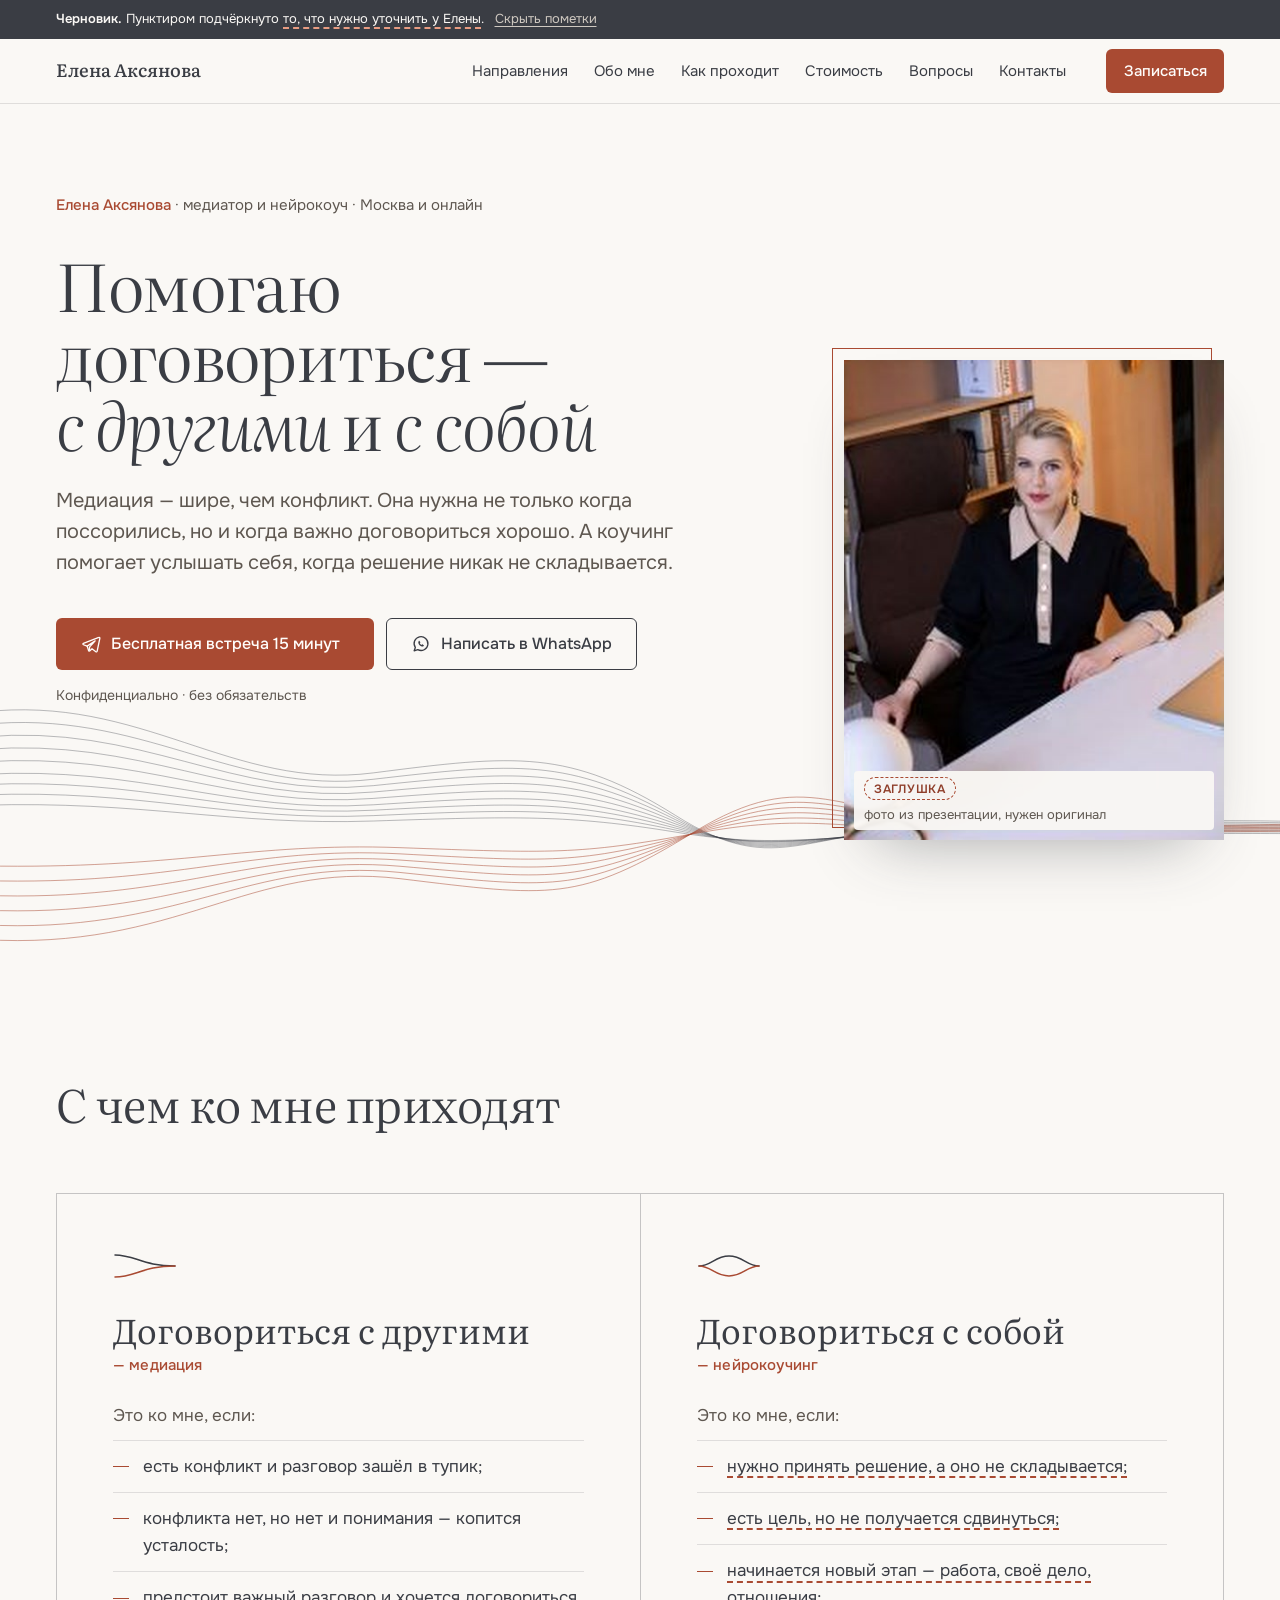
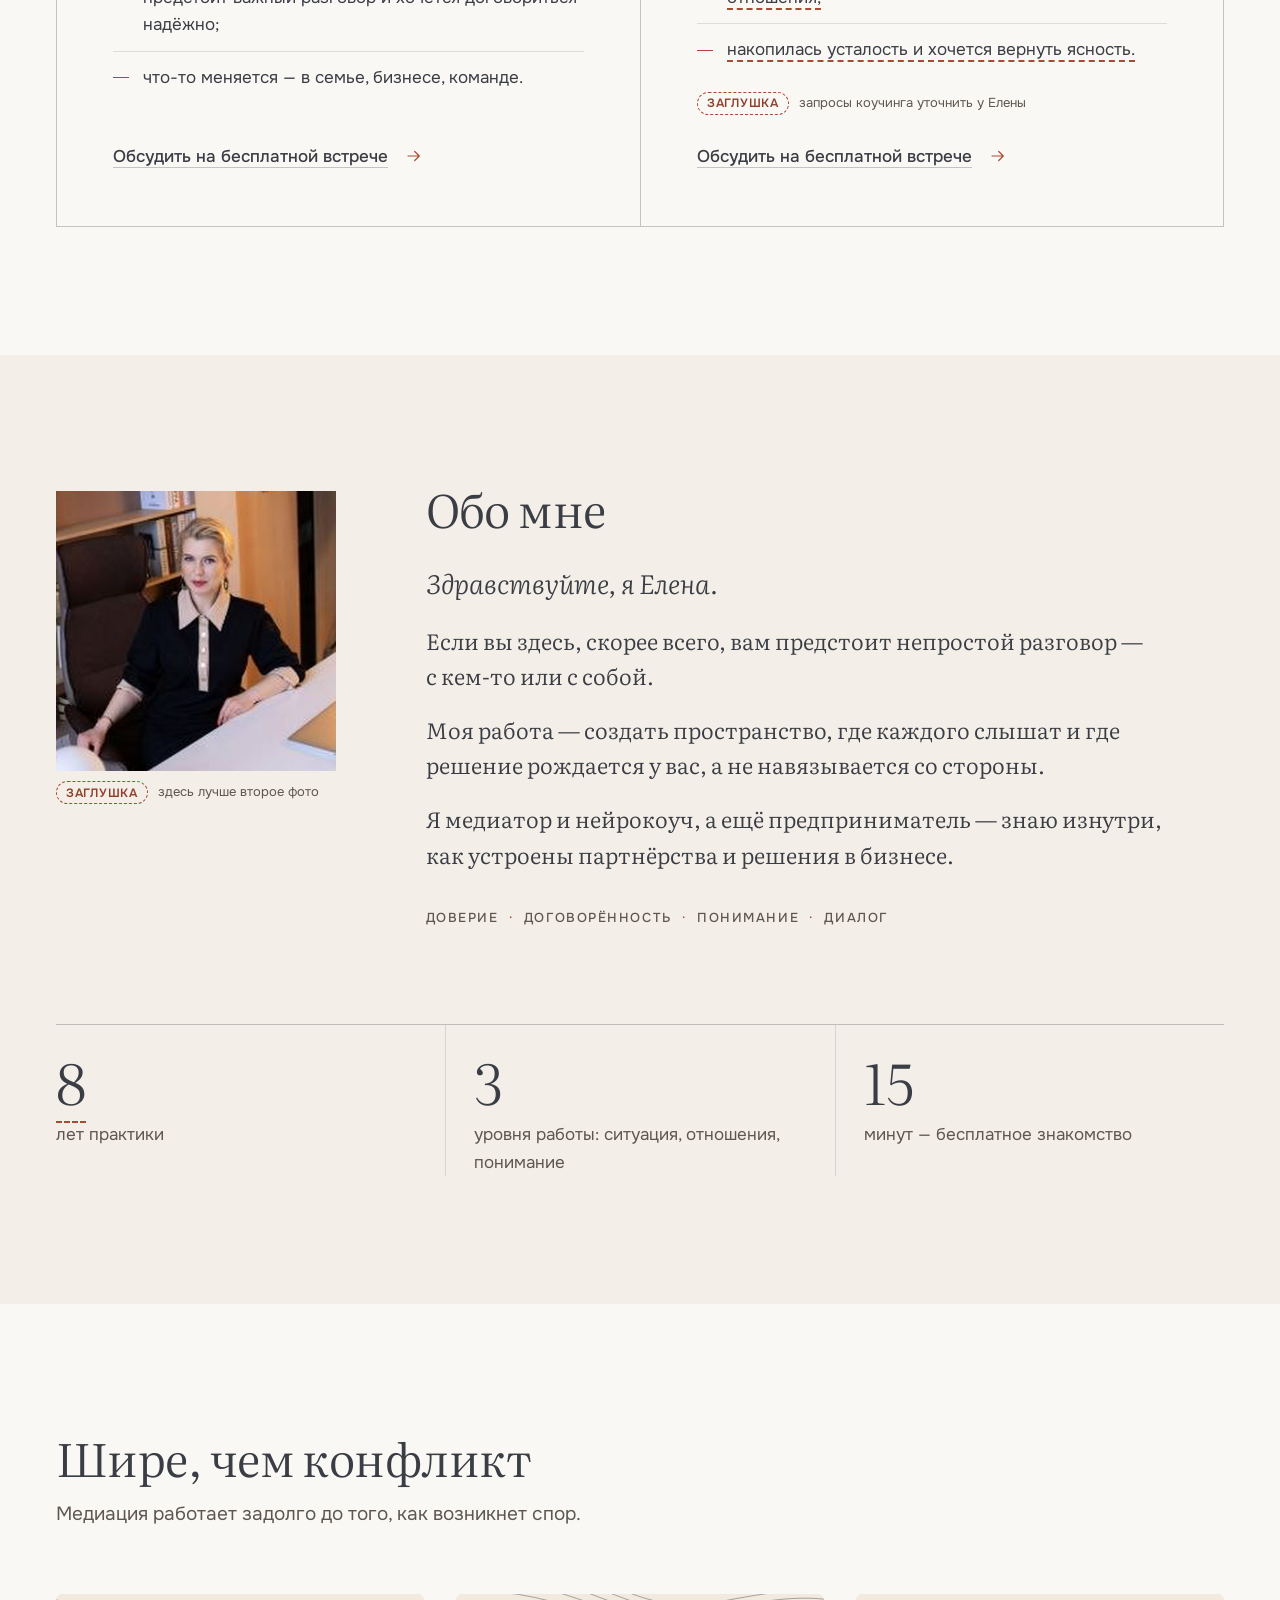
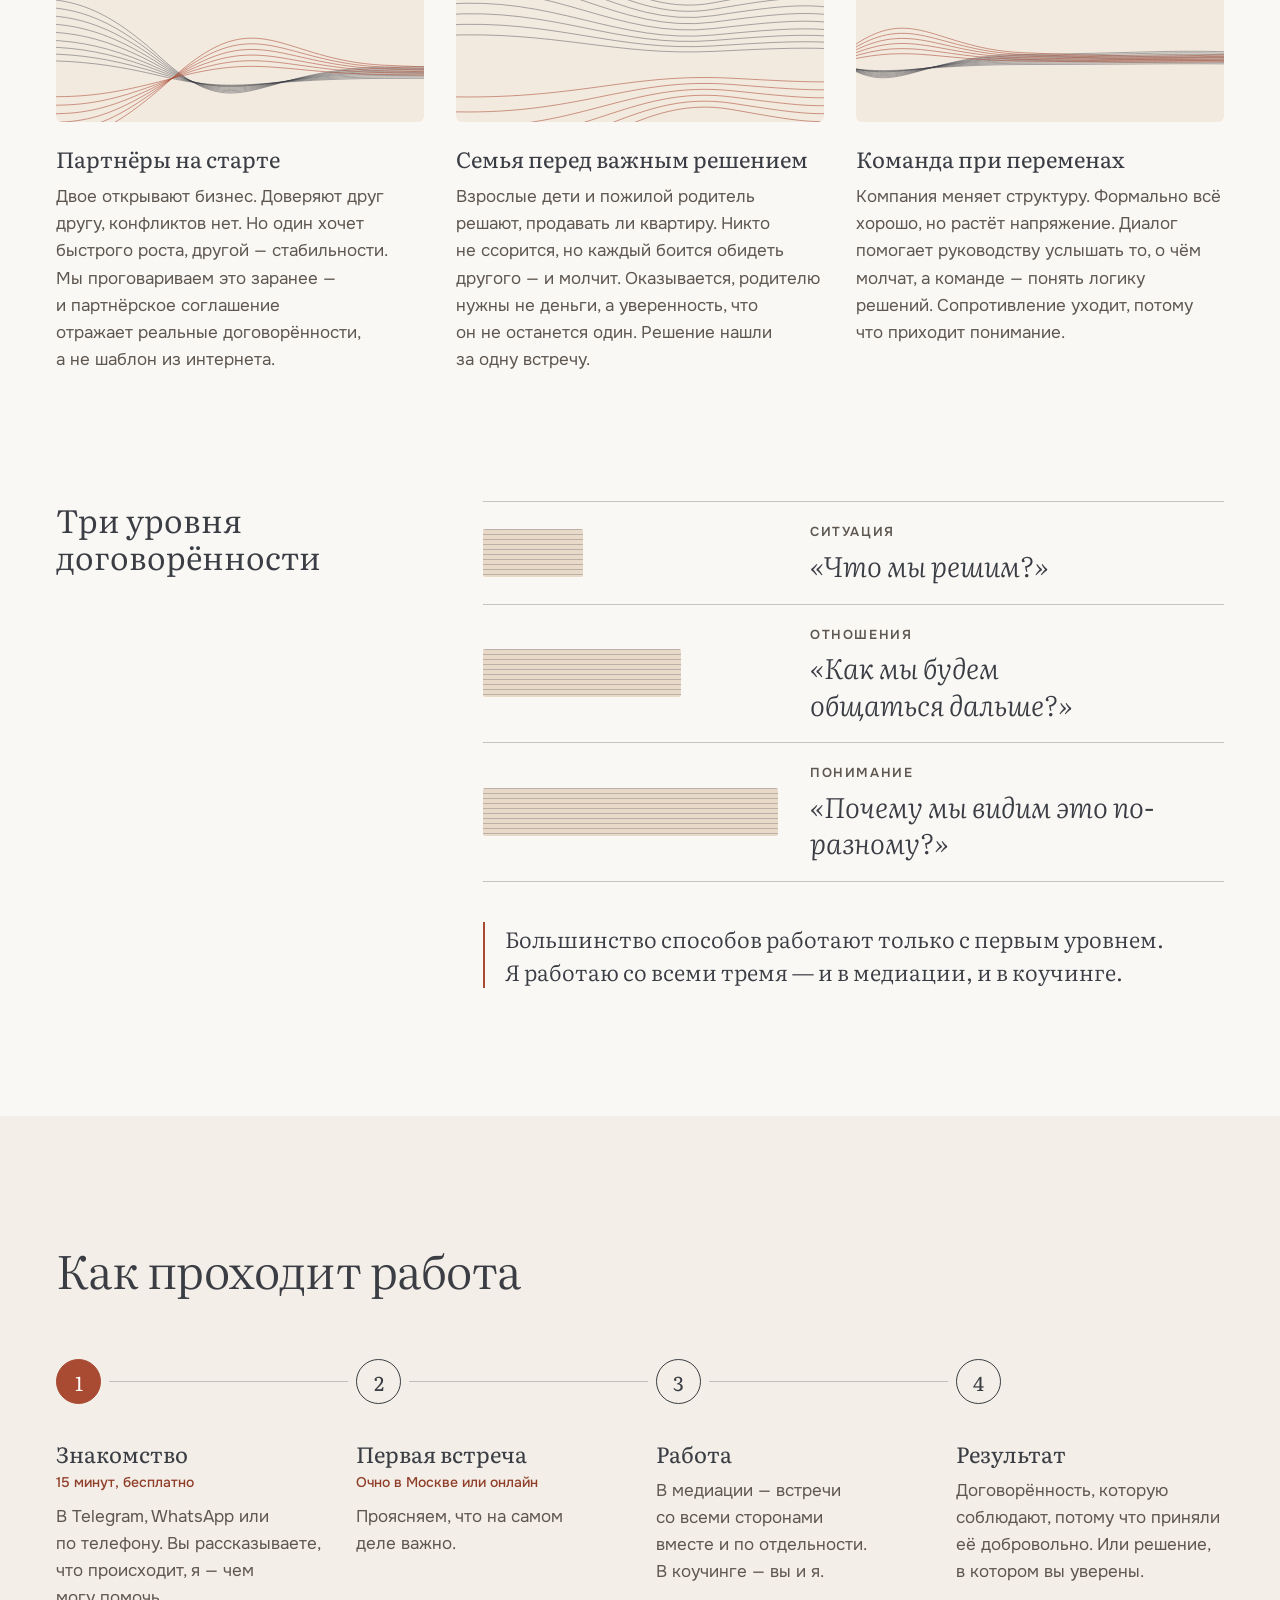
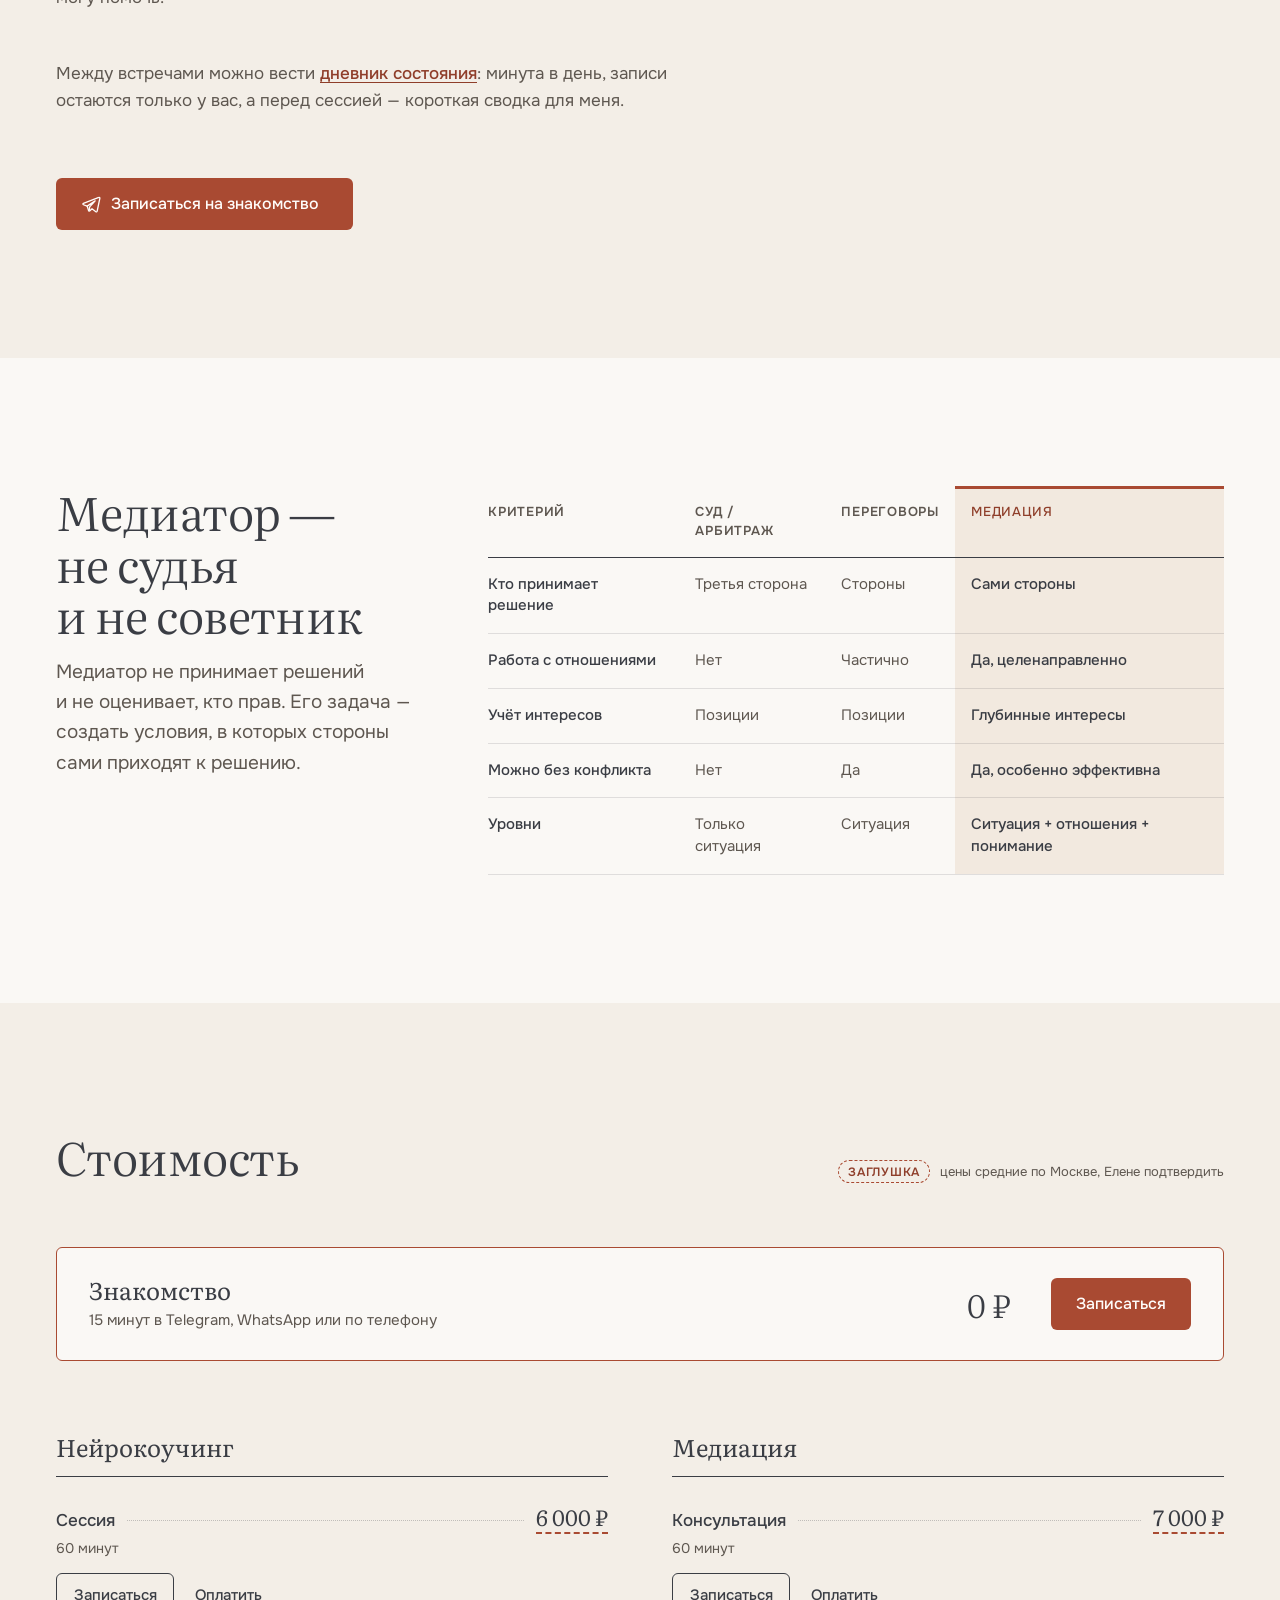
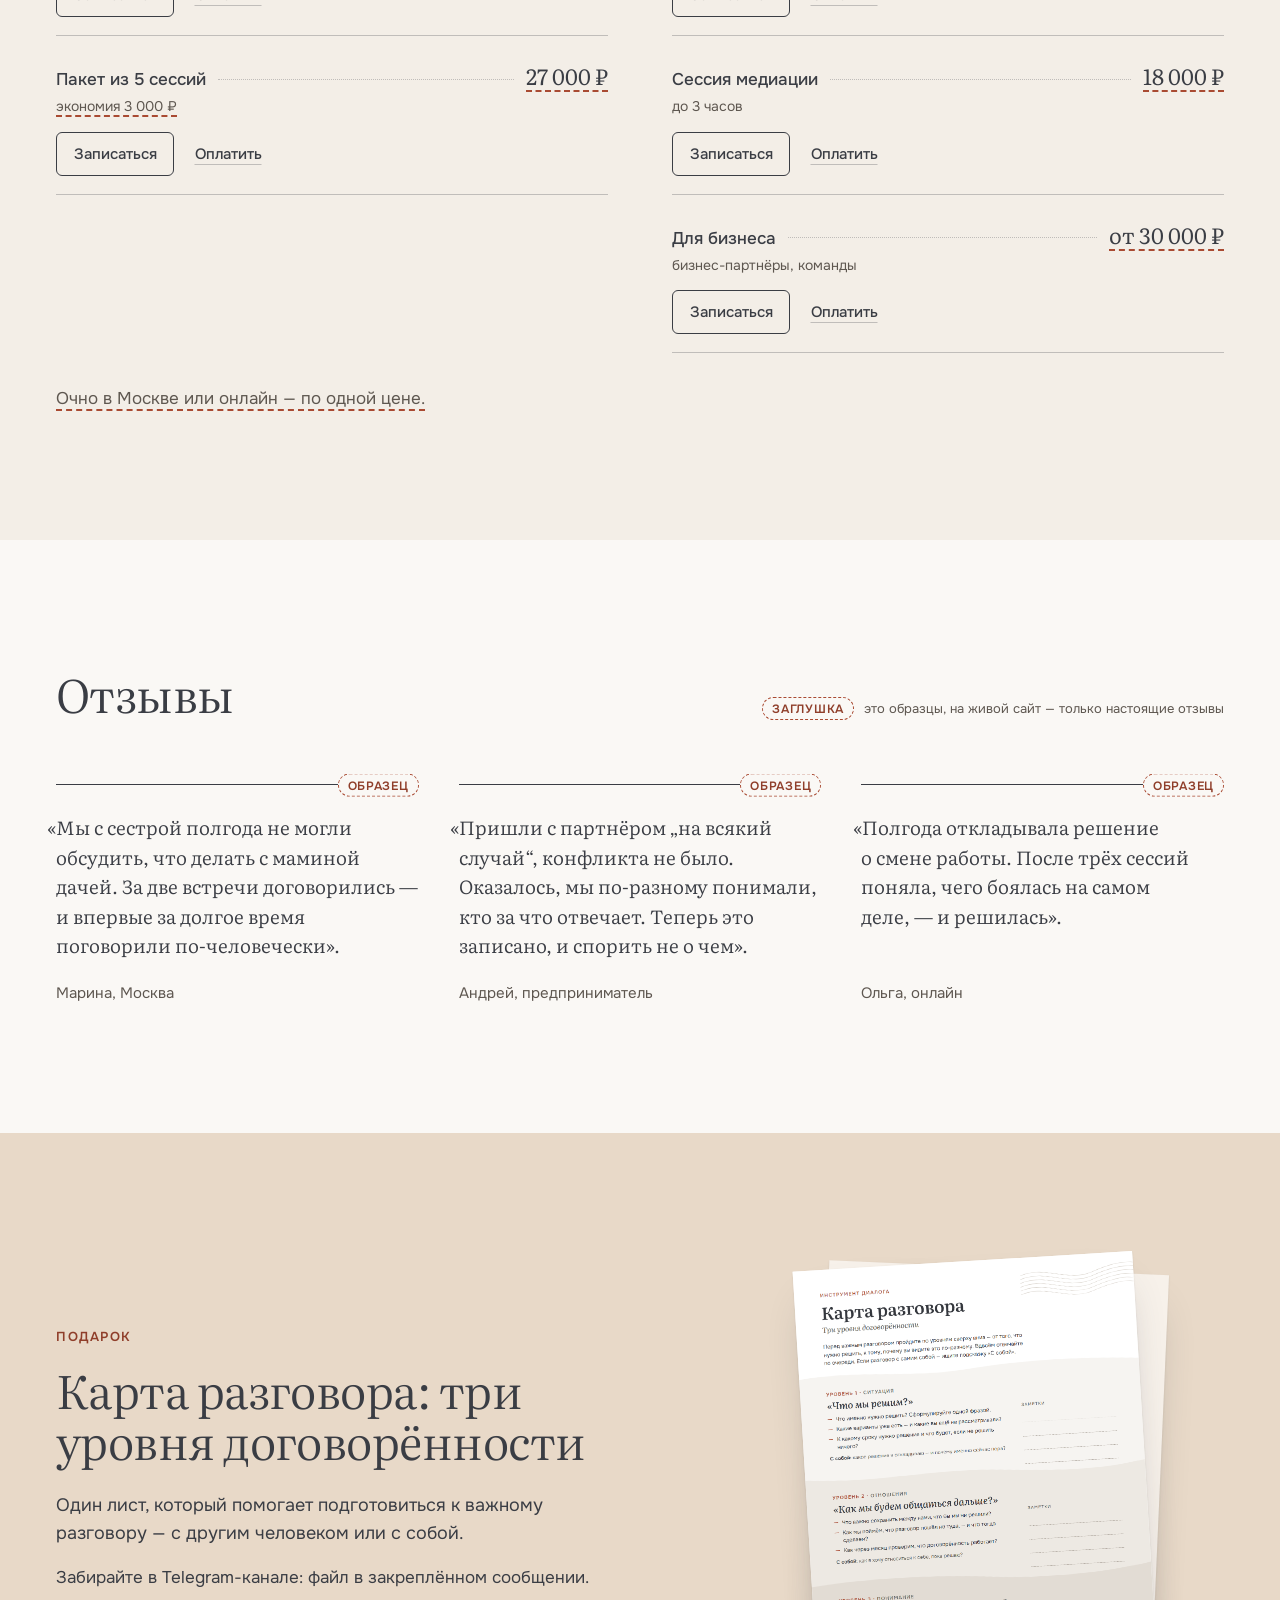
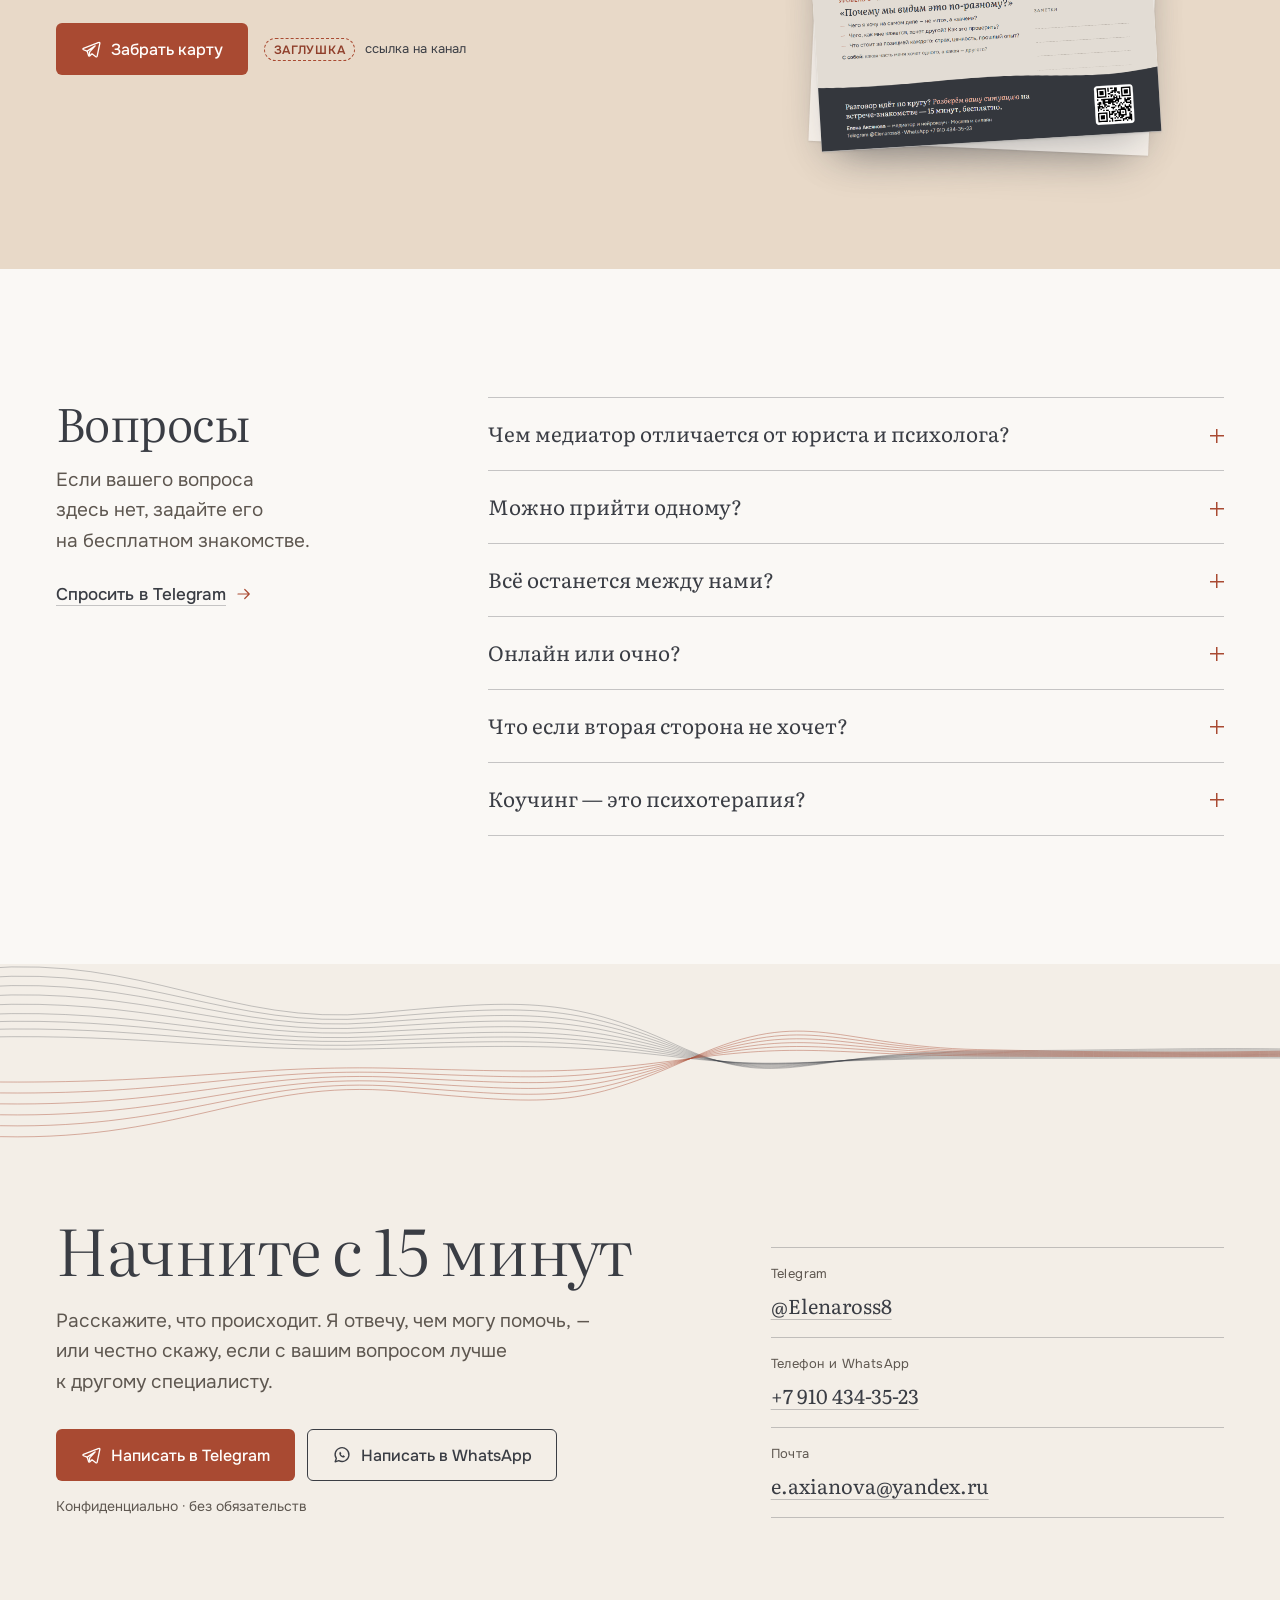
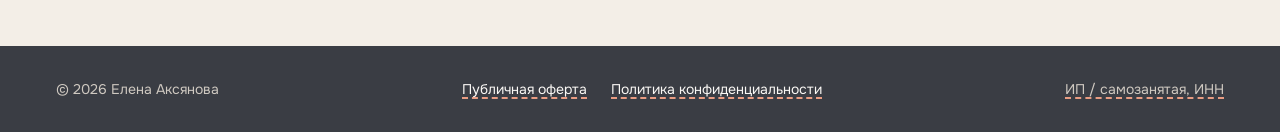
==== index.html @ 070c7357 "Черновик сайта Елены Аксяновой и дневник между сессиями Co-Authored-By: Claude Opus 5.5 <noreply@ant" ====
<!doctype html>
<html lang="ru" class="no-js">
<head>
  <meta charset="utf-8">
  <meta name="viewport" content="width=device-width, initial-scale=1, viewport-fit=cover">
  <title>Елена Аксянова — медиатор и нейрокоуч. Москва и онлайн</title>
  <meta name="description" content="Медиация и нейрокоучинг: помогаю договориться — с другими и с собой. Семья, бизнес-партнёры, команды. Москва и онлайн. Бесплатная встреча-знакомство 15 минут в Telegram или WhatsApp.">

  <!-- ЧЕРНОВИК: перед публикацией убрать noindex -->
  <meta name="robots" content="noindex, nofollow">
  <meta name="theme-color" content="#FAF8F5">

  <meta property="og:type" content="website">
  <meta property="og:locale" content="ru_RU">
  <meta property="og:site_name" content="Елена Аксянова">
  <meta property="og:title" content="Елена Аксянова — медиатор и нейрокоуч">
  <meta property="og:description" content="Помогаю договориться — с другими и с собой. Москва и онлайн. Бесплатная встреча-знакомство 15 минут.">
  <!-- TODO: когда появится домен — абсолютный адрес в og:image, добавить og:url, сделать картинку 1200×630 -->
  <meta property="og:image" content="img/elena-portrait.jpg">
  <meta property="og:image:width" content="424">
  <meta property="og:image:height" content="536">
  <meta property="og:image:alt" content="Елена Аксянова за рабочим столом">
  <meta name="twitter:card" content="summary">

  <link rel="icon" href="data:image/svg+xml,%3Csvg xmlns='http://www.w3.org/2000/svg' viewBox='0 0 32 32'%3E%3Crect width='32' height='32' rx='7' fill='%23FAF8F5'/%3E%3Cpath d='M4 8c9 0 12 8 24 8M4 24c9 0 12-8 24-8' fill='none' stroke='%23A94A32' stroke-width='2.2' stroke-linecap='round'/%3E%3C/svg%3E">

  <link rel="preconnect" href="https://fonts.googleapis.com">
  <link rel="preconnect" href="https://fonts.gstatic.com" crossorigin>
  <link rel="stylesheet" href="https://fonts.googleapis.com/css2?family=Literata:ital,opsz,wght@0,7..72,300..600;1,7..72,300..500&family=Onest:wght@300..600&display=swap">
  <link rel="stylesheet" href="css/style.css">

  <script>document.documentElement.classList.replace('no-js', 'js');</script>
  <script src="js/main.js" defer></script>
</head>
<body>

<!-- Графика: «волны» (два потока линий сходятся в одну ленту) и иконки -->
<svg class="svg-defs" width="0" height="0" aria-hidden="true" focusable="false">
  <defs>
    <path id="stream-a" vector-effect="non-scaling-stroke" d="M-20 20 C160 -10 260 150 420 120 S640 80 760 190 S900 206 1100 204 S1340 196 1460 200"/>
    <path id="stream-b" vector-effect="non-scaling-stroke" d="M-20 390 C200 410 280 260 450 290 S650 330 780 214 S940 190 1100 197 S1340 204 1460 200"/>
    <g id="waves" fill="none" stroke-width="1">
      <g style="stroke: var(--wave-a, #3A3D44); stroke-opacity: var(--wave-a-opacity, .32)">
        <use href="#stream-a" transform="matrix(1 0 0 1 0 -10)"/>
        <use href="#stream-a" transform="matrix(1 0 0 .9 0 12.5)"/>
        <use href="#stream-a" transform="matrix(1 0 0 .8 0 35)"/>
        <use href="#stream-a" transform="matrix(1 0 0 .7 0 57.5)"/>
        <use href="#stream-a" transform="matrix(1 0 0 .6 0 80)"/>
        <use href="#stream-a" transform="matrix(1 0 0 .5 0 102.5)"/>
        <use href="#stream-a" transform="matrix(1 0 0 .42 0 121)"/>
        <use href="#stream-a" transform="matrix(1 0 0 .34 0 139.5)"/>
        <use href="#stream-a" transform="matrix(1 0 0 .26 0 158)"/>
      </g>
      <g style="stroke: var(--wave-b, #A94A32); stroke-opacity: var(--wave-b-opacity, .45)">
        <use href="#stream-b" transform="matrix(1 0 0 1 0 -6)"/>
        <use href="#stream-b" transform="matrix(1 0 0 .86 0 24.4)"/>
        <use href="#stream-b" transform="matrix(1 0 0 .72 0 54.8)"/>
        <use href="#stream-b" transform="matrix(1 0 0 .58 0 85.2)"/>
        <use href="#stream-b" transform="matrix(1 0 0 .44 0 115.6)"/>
        <use href="#stream-b" transform="matrix(1 0 0 .3 0 146)"/>
      </g>
    </g>

    <symbol id="icon-tg" viewBox="0 0 24 24">
      <path fill="none" stroke="currentColor" stroke-width="1.6" stroke-linejoin="round" stroke-linecap="round" d="M21.4 4.1 2.9 11.2c-.8.3-.8 1.4 0 1.7l4.5 1.6 1.7 5.3c.2.7 1.1.9 1.6.4l2.5-2.4 4.6 3.4c.6.4 1.4.1 1.6-.6L22.6 5.2c.2-.8-.5-1.4-1.2-1.1Z"/>
      <path fill="none" stroke="currentColor" stroke-width="1.6" stroke-linejoin="round" stroke-linecap="round" d="m7.4 14.5 9.6-6.2-6.6 7.2-.4 3.6"/>
    </symbol>
    <symbol id="icon-wa" viewBox="0 0 24 24">
      <path fill="none" stroke="currentColor" stroke-width="1.6" stroke-linejoin="round" d="M5.2 16.2A8.3 8.3 0 1 1 8.1 18.8L3.8 20.2Z"/>
      <path fill="currentColor" d="M9.2 8.6c.2-.4.6-.5.9-.3l1 1.3c.2.3.1.7-.1.9l-.5.5c.4.9 1.2 1.7 2.1 2.1l.5-.5c.2-.2.6-.3.9-.1l1.3 1c.3.2.3.7-.1.9-.6.5-1.4.8-2.2.6-2-.6-3.6-2.2-4.2-4.2-.1-.8.1-1.6.4-2.2Z"/>
    </symbol>
    <symbol id="icon-arrow" viewBox="0 0 24 24">
      <path fill="none" stroke="currentColor" stroke-width="1.6" stroke-linecap="round" stroke-linejoin="round" d="M4 12h15M13 6l6 6-6 6"/>
    </symbol>
    <symbol id="icon-close" viewBox="0 0 24 24">
      <path fill="none" stroke="currentColor" stroke-width="1.6" stroke-linecap="round" d="M6 6l12 12M18 6 6 18"/>
    </symbol>
  </defs>
</svg>

<a class="skip-link" href="#main">Перейти к содержанию</a>

<div class="draft-bar" role="note">
  <div class="container draft-bar__inner">
    <p class="draft-bar__text"><b>Черновик.</b> Пунктиром подчёркнуто <span class="todo">то, что нужно уточнить у&nbsp;Елены</span>.
      <button type="button" class="draft-bar__toggle" data-marks-toggle>Скрыть пометки</button>
    </p>
  </div>
</div>

<header class="site-header">
  <div class="container site-header__inner">
    <a class="brand" href="#top">Елена Аксянова</a>

    <button class="nav-toggle" type="button" aria-expanded="false" aria-controls="site-nav">
      <span class="nav-toggle__icon" aria-hidden="true"></span>
      <span class="nav-toggle__label">Меню</span>
    </button>

    <nav class="site-nav" id="site-nav" aria-label="Разделы страницы">
      <ul>
        <li><a href="#napravleniya">Направления</a></li>
        <li><a href="#obo-mne">Обо мне</a></li>
        <li><a href="#kak">Как проходит</a></li>
        <li><a href="#ceny">Стоимость</a></li>
        <li><a href="#voprosy">Вопросы</a></li>
        <li><a href="#kontakty">Контакты</a></li>
      </ul>
    </nav>

    <a class="btn btn--primary btn--sm site-header__cta" href="https://t.me/Elenaross8" target="_blank" rel="noopener">Записаться<span class="sr-only"> на бесплатную встречу в Telegram</span></a>
  </div>
</header>

<main id="main" tabindex="-1">

  <!-- 1. Первый экран -->
  <section class="hero" id="top" aria-labelledby="hero-title">
    <div class="container hero__grid">
      <div class="hero__text">
        <p class="hero__eyebrow"><span class="hero__name">Елена Аксянова</span> · медиатор и&nbsp;нейрокоуч · Москва и&nbsp;онлайн</p>
        <h1 class="hero__title" id="hero-title">Помогаю договориться&nbsp;— <span class="hero__title-line"><em>с&nbsp;другими</em> и&nbsp;<em>с&nbsp;собой</em></span></h1>
        <p class="hero__lead">Медиация&nbsp;— шире, чем конфликт. Она нужна не&nbsp;только когда поссорились, но&nbsp;и&nbsp;когда важно договориться хорошо. А&nbsp;коучинг помогает услышать себя, когда решение никак не&nbsp;складывается.</p>
        <div class="hero__actions">
          <a class="btn btn--primary" href="https://t.me/Elenaross8" target="_blank" rel="noopener">
            <svg class="icon" aria-hidden="true" focusable="false"><use href="#icon-tg"/></svg>
            Бесплатная встреча 15&nbsp;минут<span class="sr-only"> — написать в&nbsp;Telegram</span>
          </a>
          <a class="btn btn--ghost" href="https://wa.me/79104343523" target="_blank" rel="noopener">
            <svg class="icon" aria-hidden="true" focusable="false"><use href="#icon-wa"/></svg>
            Написать в&nbsp;WhatsApp
          </a>
        </div>
        <p class="hero__note">Конфиденциально · без обязательств</p>
      </div>

      <figure class="hero__portrait">
        <div class="portrait-frame">
          <img src="img/elena-portrait.jpg" width="424" height="536" alt="Елена Аксянова за рабочим столом в кабинете, за спиной книжные полки" fetchpriority="high">
        </div>
        <figcaption class="draft-note draft-note--on-photo"><span class="badge-todo">заглушка</span> фото из&nbsp;презентации, нужен оригинал</figcaption>
      </figure>
    </div>

    <svg class="waves waves--hero" viewBox="0 0 1440 400" preserveAspectRatio="none" aria-hidden="true" focusable="false"><use href="#waves"/></svg>
  </section>

  <!-- 2. Два входа -->
  <section class="section directions" id="napravleniya" aria-labelledby="dir-title">
    <div class="container">
      <header class="section-head">
        <h2 class="section-title" id="dir-title">С&nbsp;чем ко&nbsp;мне приходят</h2>
      </header>

      <div class="directions__pair">
        <article class="direction" aria-labelledby="dir-mediation">
          <svg class="direction__glyph" viewBox="0 0 64 32" aria-hidden="true" focusable="false">
            <path class="glyph-a" d="M2 5C22 5 30 16 62 16"/>
            <path class="glyph-b" d="M2 27C22 27 30 16 62 16"/>
          </svg>
          <h3 class="direction__title" id="dir-mediation">Договориться с&nbsp;другими <span class="direction__kind">— медиация</span></h3>
          <p class="direction__intro">Это ко&nbsp;мне, если:</p>
          <ul class="dash-list">
            <li>есть конфликт и&nbsp;разговор зашёл в&nbsp;тупик;</li>
            <li>конфликта нет, но&nbsp;нет и&nbsp;понимания&nbsp;— копится усталость;</li>
            <li>предстоит важный разговор и&nbsp;хочется договориться надёжно;</li>
            <li>что-то меняется&nbsp;— в&nbsp;семье, бизнесе, команде.</li>
          </ul>
          <a class="link-arrow" href="https://t.me/Elenaross8" target="_blank" rel="noopener">Обсудить на&nbsp;бесплатной встрече<span class="sr-only"> (медиация, Telegram)</span>
            <svg class="icon" aria-hidden="true" focusable="false"><use href="#icon-arrow"/></svg>
          </a>
        </article>

        <article class="direction" aria-labelledby="dir-coaching">
          <svg class="direction__glyph" viewBox="0 0 64 32" aria-hidden="true" focusable="false">
            <path class="glyph-a" d="M2 16C14 16 18 6 32 6S50 16 62 16"/>
            <path class="glyph-b" d="M2 16C14 16 18 26 32 26S50 16 62 16"/>
          </svg>
          <h3 class="direction__title" id="dir-coaching">Договориться с&nbsp;собой <span class="direction__kind">— нейрокоучинг</span></h3>
          <p class="direction__intro">Это ко&nbsp;мне, если:</p>
          <ul class="dash-list">
            <li><span class="todo">нужно принять решение, а&nbsp;оно не&nbsp;складывается;</span></li>
            <li><span class="todo">есть цель, но&nbsp;не&nbsp;получается сдвинуться;</span></li>
            <li><span class="todo">начинается новый этап&nbsp;— работа, своё дело, отношения;</span></li>
            <li><span class="todo">накопилась усталость и&nbsp;хочется вернуть ясность.</span></li>
          </ul>
          <p class="draft-note"><span class="badge-todo">заглушка</span> запросы коучинга уточнить у&nbsp;Елены</p>
          <a class="link-arrow" href="https://t.me/Elenaross8" target="_blank" rel="noopener">Обсудить на&nbsp;бесплатной встрече<span class="sr-only"> (нейрокоучинг, Telegram)</span>
            <svg class="icon" aria-hidden="true" focusable="false"><use href="#icon-arrow"/></svg>
          </a>
        </article>
      </div>
    </div>
  </section>

  <!-- 3. Обо мне -->
  <section class="section section--sand about" id="obo-mne" aria-labelledby="about-title">
    <div class="container about__grid">
      <div class="about__text">
        <h2 class="section-title" id="about-title">Обо мне</h2>
        <div class="letter">
          <p class="letter__hello">Здравствуйте, я&nbsp;Елена.</p>
          <p>Если вы&nbsp;здесь, скорее всего, вам предстоит непростой разговор&nbsp;— с&nbsp;кем-то или с&nbsp;собой.</p>
          <p>Моя работа&nbsp;— создать пространство, где каждого слышат и&nbsp;где решение рождается у&nbsp;вас, а&nbsp;не&nbsp;навязывается со&nbsp;стороны.</p>
          <p>Я&nbsp;медиатор и&nbsp;нейрокоуч, а&nbsp;ещё предприниматель&nbsp;— знаю изнутри, как устроены партнёрства и&nbsp;решения в&nbsp;бизнесе.</p>
        </div>
        <ul class="values" aria-label="Ценности">
          <li>Доверие</li>
          <li>Договорённость</li>
          <li>Понимание</li>
          <li>Диалог</li>
        </ul>
      </div>

      <figure class="about__photo">
        <img src="img/elena-portrait.jpg" width="424" height="536" alt="Портрет Елены Аксяновой" loading="lazy">
        <figcaption class="draft-note"><span class="badge-todo">заглушка</span> здесь лучше второе фото</figcaption>
      </figure>
    </div>

    <div class="container">
      <ul class="facts">
        <li><span class="facts__num"><span class="todo">8</span></span><span class="facts__label">лет практики</span></li>
        <li><span class="facts__num">3</span><span class="facts__label">уровня работы: ситуация, отношения, понимание</span></li>
        <li><span class="facts__num">15</span><span class="facts__label">минут&nbsp;— бесплатное знакомство</span></li>
      </ul>
    </div>
  </section>

  <!-- 4. Шире, чем конфликт -->
  <section class="section wider" id="shire" aria-labelledby="wider-title">
    <div class="container">
      <header class="section-head">
        <h2 class="section-title" id="wider-title">Шире, чем конфликт</h2>
        <p class="section-lead">Медиация работает задолго до&nbsp;того, как возникнет спор.</p>
      </header>

      <ul class="cases">
        <li class="case">
          <svg class="case__waves" viewBox="600 40 560 280" preserveAspectRatio="xMidYMid slice" aria-hidden="true" focusable="false"><use href="#waves"/></svg>
          <h3 class="case__title">Партнёры на&nbsp;старте</h3>
          <p>Двое открывают бизнес. Доверяют друг другу, конфликтов нет. Но&nbsp;один хочет быстрого роста, другой&nbsp;— стабильности. Мы&nbsp;проговариваем это заранее&nbsp;— и&nbsp;партнёрское соглашение отражает реальные договорённости, а&nbsp;не&nbsp;шаблон из&nbsp;интернета.</p>
        </li>
        <li class="case">
          <svg class="case__waves" viewBox="0 0 600 400" preserveAspectRatio="xMidYMid slice" aria-hidden="true" focusable="false"><use href="#waves"/></svg>
          <h3 class="case__title">Семья перед важным решением</h3>
          <p>Взрослые дети и&nbsp;пожилой родитель решают, продавать&nbsp;ли квартиру. Никто не&nbsp;ссорится, но&nbsp;каждый боится обидеть другого&nbsp;— и&nbsp;молчит. Оказывается, родителю нужны не&nbsp;деньги, а&nbsp;уверенность, что он&nbsp;не&nbsp;останется один. Решение нашли за&nbsp;одну встречу.</p>
        </li>
        <li class="case">
          <svg class="case__waves" viewBox="820 80 620 240" preserveAspectRatio="xMidYMid slice" aria-hidden="true" focusable="false"><use href="#waves"/></svg>
          <h3 class="case__title">Команда при переменах</h3>
          <p>Компания меняет структуру. Формально всё хорошо, но&nbsp;растёт напряжение. Диалог помогает руководству услышать то, о&nbsp;чём молчат, а&nbsp;команде&nbsp;— понять логику решений. Сопротивление уходит, потому что приходит понимание.</p>
        </li>
      </ul>

      <div class="levels">
        <h3 class="levels__title">Три уровня договорённости</h3>
        <ol class="levels__list">
          <li class="level">
            <span class="level__bar" aria-hidden="true"></span>
            <div class="level__text">
              <p class="level__name">Ситуация</p>
              <p class="level__q">«Что мы решим?»</p>
            </div>
          </li>
          <li class="level">
            <span class="level__bar" aria-hidden="true"></span>
            <div class="level__text">
              <p class="level__name">Отношения</p>
              <p class="level__q">«Как мы будем общаться дальше?»</p>
            </div>
          </li>
          <li class="level">
            <span class="level__bar" aria-hidden="true"></span>
            <div class="level__text">
              <p class="level__name">Понимание</p>
              <p class="level__q">«Почему мы видим это по-разному?»</p>
            </div>
          </li>
        </ol>
        <p class="levels__note">Большинство способов работают только с&nbsp;первым уровнем. Я&nbsp;работаю со&nbsp;всеми тремя&nbsp;— и&nbsp;в&nbsp;медиации, и&nbsp;в&nbsp;коучинге.</p>
      </div>
    </div>
  </section>

  <!-- 5. Как проходит работа -->
  <section class="section section--sand process" id="kak" aria-labelledby="process-title">
    <div class="container">
      <header class="section-head">
        <h2 class="section-title" id="process-title">Как проходит работа</h2>
      </header>

      <ol class="steps">
        <li class="step step--free">
          <span class="step__num" aria-hidden="true">1</span>
          <h3 class="step__title">Знакомство</h3>
          <p class="step__meta">15&nbsp;минут, бесплатно</p>
          <p class="step__text">В&nbsp;Telegram, WhatsApp или по&nbsp;телефону. Вы&nbsp;рассказываете, что происходит, я&nbsp;— чем могу помочь.</p>
        </li>
        <li class="step">
          <span class="step__num" aria-hidden="true">2</span>
          <h3 class="step__title">Первая встреча</h3>
          <p class="step__meta">Очно в&nbsp;Москве или онлайн</p>
          <p class="step__text">Проясняем, что на&nbsp;самом деле важно.</p>
        </li>
        <li class="step">
          <span class="step__num" aria-hidden="true">3</span>
          <h3 class="step__title">Работа</h3>
          <p class="step__text">В&nbsp;медиации&nbsp;— встречи со&nbsp;всеми сторонами вместе и&nbsp;по&nbsp;отдельности. В&nbsp;коучинге&nbsp;— вы&nbsp;и&nbsp;я.</p>
        </li>
        <li class="step">
          <span class="step__num" aria-hidden="true">4</span>
          <h3 class="step__title">Результат</h3>
          <p class="step__text">Договорённость, которую соблюдают, потому что приняли её&nbsp;добровольно. Или решение, в&nbsp;котором вы&nbsp;уверены.</p>
        </li>
      </ol>

      <p class="process__diary">Между встречами можно вести <a href="dnevnik.html">дневник состояния</a>: минута в&nbsp;день, записи остаются только у&nbsp;вас, а&nbsp;перед сессией&nbsp;— короткая сводка для меня.</p>

      <div class="process__cta">
        <a class="btn btn--primary" href="https://t.me/Elenaross8" target="_blank" rel="noopener">
          <svg class="icon" aria-hidden="true" focusable="false"><use href="#icon-tg"/></svg>
          Записаться на&nbsp;знакомство<span class="sr-only"> в&nbsp;Telegram</span>
        </a>
      </div>
    </div>
  </section>

  <!-- 6. Сравнение -->
  <section class="section compare" id="sravnenie" aria-labelledby="compare-title">
    <div class="container compare__grid">
      <header class="section-head">
        <h2 class="section-title" id="compare-title">Медиатор&nbsp;— не&nbsp;судья и&nbsp;не&nbsp;советник</h2>
        <p class="section-lead">Медиатор не&nbsp;принимает решений и&nbsp;не&nbsp;оценивает, кто прав. Его задача&nbsp;— создать условия, в&nbsp;которых стороны сами приходят к&nbsp;решению.</p>
      </header>

      <div class="table-wrap">
        <table class="compare-table" role="table">
          <caption class="sr-only">Чем медиация отличается от&nbsp;суда и&nbsp;переговоров</caption>
          <thead role="rowgroup">
            <tr role="row">
              <th role="columnheader" scope="col">Критерий</th>
              <th role="columnheader" scope="col">Суд / арбитраж</th>
              <th role="columnheader" scope="col">Переговоры</th>
              <th role="columnheader" scope="col" class="is-mediation">Медиация</th>
            </tr>
          </thead>
          <tbody role="rowgroup">
            <tr role="row">
              <th role="rowheader" scope="row">Кто принимает решение</th>
              <td role="cell" data-label="Суд / арбитраж">Третья сторона</td>
              <td role="cell" data-label="Переговоры">Стороны</td>
              <td role="cell" data-label="Медиация" class="is-mediation">Сами стороны</td>
            </tr>
            <tr role="row">
              <th role="rowheader" scope="row">Работа с&nbsp;отношениями</th>
              <td role="cell" data-label="Суд / арбитраж">Нет</td>
              <td role="cell" data-label="Переговоры">Частично</td>
              <td role="cell" data-label="Медиация" class="is-mediation">Да, целенаправленно</td>
            </tr>
            <tr role="row">
              <th role="rowheader" scope="row">Учёт интересов</th>
              <td role="cell" data-label="Суд / арбитраж">Позиции</td>
              <td role="cell" data-label="Переговоры">Позиции</td>
              <td role="cell" data-label="Медиация" class="is-mediation">Глубинные интересы</td>
            </tr>
            <tr role="row">
              <th role="rowheader" scope="row">Можно без конфликта</th>
              <td role="cell" data-label="Суд / арбитраж">Нет</td>
              <td role="cell" data-label="Переговоры">Да</td>
              <td role="cell" data-label="Медиация" class="is-mediation">Да, особенно эффективна</td>
            </tr>
            <tr role="row">
              <th role="rowheader" scope="row">Уровни</th>
              <td role="cell" data-label="Суд / арбитраж">Только ситуация</td>
              <td role="cell" data-label="Переговоры">Ситуация</td>
              <td role="cell" data-label="Медиация" class="is-mediation">Ситуация + отношения + понимание</td>
            </tr>
          </tbody>
        </table>
      </div>
    </div>
  </section>

  <!-- 7. Стоимость -->
  <section class="section section--sand prices" id="ceny" aria-labelledby="prices-title">
    <div class="container">
      <header class="section-head section-head--row">
        <h2 class="section-title" id="prices-title">Стоимость</h2>
        <p class="draft-note"><span class="badge-todo">заглушка</span> цены средние по&nbsp;Москве, Елене подтвердить</p>
      </header>

      <div class="price-intro">
        <div class="price-intro__text">
          <h3 class="price-intro__title">Знакомство</h3>
          <p class="price-intro__meta">15&nbsp;минут в&nbsp;Telegram, WhatsApp или по&nbsp;телефону</p>
        </div>
        <p class="price-intro__price">0&nbsp;₽</p>
        <a class="btn btn--primary" href="https://t.me/Elenaross8" target="_blank" rel="noopener">Записаться<span class="sr-only"> на&nbsp;бесплатное знакомство в&nbsp;Telegram</span></a>
      </div>

      <div class="price-groups">
        <section class="price-group" aria-labelledby="pg-coach">
          <h3 class="price-group__title" id="pg-coach">Нейрокоучинг</h3>
          <ul class="price-list">
            <li class="price">
              <div class="price__head">
                <p class="price__name">Сессия</p>
                <span class="price__leader" aria-hidden="true"></span>
                <p class="price__value"><span class="todo">6&nbsp;000&nbsp;₽</span></p>
              </div>
              <p class="price__meta">60&nbsp;минут</p>
              <div class="price__actions">
                <a class="btn btn--ghost btn--sm" href="https://t.me/Elenaross8" target="_blank" rel="noopener">Записаться<span class="sr-only"> на&nbsp;сессию нейрокоучинга</span></a>
                <button type="button" class="btn btn--quiet btn--sm" data-pay="Нейрокоучинг · сессия 60&nbsp;минут">Оплатить<span class="sr-only"> сессию нейрокоучинга</span></button>
              </div>
            </li>
            <li class="price">
              <div class="price__head">
                <p class="price__name">Пакет из&nbsp;5&nbsp;сессий</p>
                <span class="price__leader" aria-hidden="true"></span>
                <p class="price__value"><span class="todo">27&nbsp;000&nbsp;₽</span></p>
              </div>
              <p class="price__meta"><span class="todo">экономия 3&nbsp;000&nbsp;₽</span></p>
              <div class="price__actions">
                <a class="btn btn--ghost btn--sm" href="https://t.me/Elenaross8" target="_blank" rel="noopener">Записаться<span class="sr-only"> на&nbsp;пакет из&nbsp;5&nbsp;сессий</span></a>
                <button type="button" class="btn btn--quiet btn--sm" data-pay="Нейрокоучинг · пакет из&nbsp;5&nbsp;сессий">Оплатить<span class="sr-only"> пакет из&nbsp;5&nbsp;сессий</span></button>
              </div>
            </li>
          </ul>
        </section>

        <section class="price-group" aria-labelledby="pg-mediation">
          <h3 class="price-group__title" id="pg-mediation">Медиация</h3>
          <ul class="price-list">
            <li class="price">
              <div class="price__head">
                <p class="price__name">Консультация</p>
                <span class="price__leader" aria-hidden="true"></span>
                <p class="price__value"><span class="todo">7&nbsp;000&nbsp;₽</span></p>
              </div>
              <p class="price__meta">60&nbsp;минут</p>
              <div class="price__actions">
                <a class="btn btn--ghost btn--sm" href="https://t.me/Elenaross8" target="_blank" rel="noopener">Записаться<span class="sr-only"> на&nbsp;консультацию по&nbsp;медиации</span></a>
                <button type="button" class="btn btn--quiet btn--sm" data-pay="Медиация · консультация 60&nbsp;минут">Оплатить<span class="sr-only"> консультацию по&nbsp;медиации</span></button>
              </div>
            </li>
            <li class="price">
              <div class="price__head">
                <p class="price__name">Сессия медиации</p>
                <span class="price__leader" aria-hidden="true"></span>
                <p class="price__value"><span class="todo">18&nbsp;000&nbsp;₽</span></p>
              </div>
              <p class="price__meta">до&nbsp;3&nbsp;часов</p>
              <div class="price__actions">
                <a class="btn btn--ghost btn--sm" href="https://t.me/Elenaross8" target="_blank" rel="noopener">Записаться<span class="sr-only"> на&nbsp;сессию медиации</span></a>
                <button type="button" class="btn btn--quiet btn--sm" data-pay="Медиация · сессия до&nbsp;3&nbsp;часов">Оплатить<span class="sr-only"> сессию медиации</span></button>
              </div>
            </li>
            <li class="price">
              <div class="price__head">
                <p class="price__name">Для бизнеса</p>
                <span class="price__leader" aria-hidden="true"></span>
                <p class="price__value"><span class="todo">от&nbsp;30&nbsp;000&nbsp;₽</span></p>
              </div>
              <p class="price__meta">бизнес-партнёры, команды</p>
              <div class="price__actions">
                <a class="btn btn--ghost btn--sm" href="https://t.me/Elenaross8" target="_blank" rel="noopener">Записаться<span class="sr-only"> на&nbsp;медиацию для бизнеса</span></a>
                <button type="button" class="btn btn--quiet btn--sm" data-pay="Медиация для бизнеса">Оплатить<span class="sr-only"> медиацию для бизнеса</span></button>
              </div>
            </li>
          </ul>
        </section>
      </div>

      <p class="prices__note"><span class="todo">Очно в&nbsp;Москве или онлайн&nbsp;— по&nbsp;одной цене.</span></p>
    </div>
  </section>

  <!-- 8. Отзывы -->
  <section class="section reviews" id="otzyvy" aria-labelledby="reviews-title">
    <div class="container">
      <header class="section-head section-head--row">
        <h2 class="section-title" id="reviews-title">Отзывы</h2>
        <p class="draft-note"><span class="badge-todo">заглушка</span> это образцы, на&nbsp;живой сайт&nbsp;— только настоящие отзывы</p>
      </header>

      <ul class="reviews__list">
        <li>
          <figure class="review">
            <span class="badge-todo review__badge">образец</span>
            <blockquote class="review__quote">
              <p>«Мы&nbsp;с&nbsp;сестрой полгода не&nbsp;могли обсудить, что делать с&nbsp;маминой дачей. За&nbsp;две встречи договорились&nbsp;— и&nbsp;впервые за&nbsp;долгое время поговорили по-человечески».</p>
            </blockquote>
            <figcaption class="review__author">Марина, Москва</figcaption>
          </figure>
        </li>
        <li>
          <figure class="review">
            <span class="badge-todo review__badge">образец</span>
            <blockquote class="review__quote">
              <p>«Пришли с&nbsp;партнёром „на&nbsp;всякий случай“, конфликта не&nbsp;было. Оказалось, мы&nbsp;по-разному понимали, кто за&nbsp;что отвечает. Теперь это записано, и&nbsp;спорить не&nbsp;о&nbsp;чем».</p>
            </blockquote>
            <figcaption class="review__author">Андрей, предприниматель</figcaption>
          </figure>
        </li>
        <li>
          <figure class="review">
            <span class="badge-todo review__badge">образец</span>
            <blockquote class="review__quote">
              <p>«Полгода откладывала решение о&nbsp;смене работы. После трёх сессий поняла, чего боялась на&nbsp;самом деле,&nbsp;— и&nbsp;решилась».</p>
            </blockquote>
            <figcaption class="review__author">Ольга, онлайн</figcaption>
          </figure>
        </li>
      </ul>
    </div>
  </section>

  <!-- 9. Подарок -->
  <section class="section gift" id="podarok" aria-labelledby="gift-title">
    <div class="container gift__grid">
      <div class="gift__text">
        <p class="eyebrow">Подарок</p>
        <h2 class="section-title" id="gift-title">Карта разговора: три уровня договорённости</h2>
        <p class="gift__lead">Один лист, который помогает подготовиться к&nbsp;важному разговору&nbsp;— с&nbsp;другим человеком или с&nbsp;собой.</p>
        <p>Забирайте в&nbsp;Telegram-канале: файл в&nbsp;закреплённом сообщении.</p>
        <div class="gift__actions">
          <a class="btn btn--primary" href="#" data-todo-link>
            <svg class="icon" aria-hidden="true" focusable="false"><use href="#icon-tg"/></svg>
            Забрать карту
          </a>
          <span class="draft-note"><span class="badge-todo">заглушка</span> ссылка на&nbsp;канал</span>
        </div>
      </div>

      <div class="gift__visual">
        <div class="sheet-stack">
          <div class="sheet sheet--under" aria-hidden="true"></div>
          <div class="sheet">
            <img src="img/karta-preview.png" width="424" height="600" alt="Превью «Карты разговора»: лист формата A4 с&nbsp;тремя уровнями договорённости" loading="lazy">
          </div>
        </div>
      </div>
    </div>
  </section>

  <!-- 10. Вопросы -->
  <section class="section faq" id="voprosy" aria-labelledby="faq-title">
    <div class="container faq__grid">
      <header class="section-head">
        <h2 class="section-title" id="faq-title">Вопросы</h2>
        <p class="section-lead">Если вашего вопроса здесь нет, задайте его на&nbsp;бесплатном знакомстве.</p>
        <a class="link-arrow" href="https://t.me/Elenaross8" target="_blank" rel="noopener">Спросить в&nbsp;Telegram
          <svg class="icon" aria-hidden="true" focusable="false"><use href="#icon-arrow"/></svg>
        </a>
      </header>

      <div class="faq__list">
        <details class="faq-item">
          <summary>Чем медиатор отличается от&nbsp;юриста и&nbsp;психолога?</summary>
          <div class="faq-item__body">
            <p>Юрист защищает интересы одной стороны, психолог работает с&nbsp;переживаниями. Медиатор нейтрален: помогает сторонам услышать друг друга и&nbsp;самим прийти к&nbsp;решению.</p>
          </div>
        </details>
        <details class="faq-item">
          <summary>Можно прийти одному?</summary>
          <div class="faq-item__body">
            <p>Да. Часто первая встреча проходит с&nbsp;одной стороной: разбираемся в&nbsp;ситуации и&nbsp;думаем, как пригласить второго. Коучинг&nbsp;— всегда индивидуально.</p>
          </div>
        </details>
        <details class="faq-item">
          <summary>Всё останется между нами?</summary>
          <div class="faq-item__body">
            <p>Да. Конфиденциальность&nbsp;— один из&nbsp;принципов медиации, он&nbsp;закреплён в&nbsp;законе о&nbsp;медиации. В&nbsp;коучинге действует то&nbsp;же правило.</p>
          </div>
        </details>
        <details class="faq-item">
          <summary>Онлайн или очно?</summary>
          <div class="faq-item__body">
            <p>Как вам удобнее: очно в&nbsp;Москве или онлайн по&nbsp;видеосвязи.</p>
            <p>Где проходят очные встречи: <span class="todo">адрес или район уточнить у&nbsp;Елены</span>.</p>
          </div>
        </details>
        <details class="faq-item">
          <summary>Что если вторая сторона не&nbsp;хочет?</summary>
          <div class="faq-item__body">
            <p>Медиация добровольна. На&nbsp;знакомстве обсудим, как предложить её&nbsp;бережно&nbsp;— и&nbsp;с&nbsp;чем можно поработать уже сейчас, одному.</p>
          </div>
        </details>
        <details class="faq-item">
          <summary>Коучинг&nbsp;— это психотерапия?</summary>
          <div class="faq-item__body">
            <p>Нет. Коучинг&nbsp;— про цели и&nbsp;решения здесь и&nbsp;сейчас. Если вашему запросу нужен психолог, я&nbsp;честно скажу об&nbsp;этом.</p>
          </div>
        </details>
      </div>
    </div>
  </section>

  <!-- 11. Финал -->
  <section class="section final" id="kontakty" aria-labelledby="final-title">
    <svg class="waves waves--final" viewBox="0 0 1440 400" preserveAspectRatio="none" aria-hidden="true" focusable="false"><use href="#waves"/></svg>

    <div class="container final__grid">
      <div class="final__main">
        <h2 class="final__title" id="final-title">Начните с&nbsp;15&nbsp;минут</h2>
        <p class="final__text">Расскажите, что происходит. Я&nbsp;отвечу, чем могу помочь,&nbsp;— или честно скажу, если с&nbsp;вашим вопросом лучше к&nbsp;другому специалисту.</p>
        <div class="final__actions">
          <a class="btn btn--primary" href="https://t.me/Elenaross8" target="_blank" rel="noopener">
            <svg class="icon" aria-hidden="true" focusable="false"><use href="#icon-tg"/></svg>
            Написать в&nbsp;Telegram
          </a>
          <a class="btn btn--ghost" href="https://wa.me/79104343523" target="_blank" rel="noopener">
            <svg class="icon" aria-hidden="true" focusable="false"><use href="#icon-wa"/></svg>
            Написать в&nbsp;WhatsApp
          </a>
        </div>
        <p class="hero__note">Конфиденциально · без обязательств</p>
      </div>

      <address class="contacts">
        <dl>
          <div>
            <dt>Telegram</dt>
            <dd><a href="https://t.me/Elenaross8" target="_blank" rel="noopener">@Elenaross8</a></dd>
          </div>
          <div>
            <dt>Телефон и&nbsp;WhatsApp</dt>
            <dd><a href="tel:+79104343523">+7&nbsp;910&nbsp;434-35-23</a></dd>
          </div>
          <div>
            <dt>Почта</dt>
            <dd><a href="mailto:e.axianova@yandex.ru">e.axianova@yandex.ru</a></dd>
          </div>
        </dl>
      </address>
    </div>
  </section>

</main>

<footer class="site-footer">
  <div class="container site-footer__inner">
    <p>© 2026 Елена Аксянова</p>
    <ul class="site-footer__links">
      <li><a class="link-todo" href="#" data-todo-link><span class="todo">Публичная оферта</span></a></li>
      <li><a class="link-todo" href="#" data-todo-link><span class="todo">Политика конфиденциальности</span></a></li>
    </ul>
    <p><span class="todo">ИП / самозанятая, ИНН</span></p>
  </div>
</footer>

<!-- Телефон: закреплённая кнопка записи -->
<div class="mobile-cta">
  <a class="btn btn--primary btn--block" href="https://t.me/Elenaross8" target="_blank" rel="noopener">
    <svg class="icon" aria-hidden="true" focusable="false"><use href="#icon-tg"/></svg>
    Бесплатная встреча 15&nbsp;минут<span class="sr-only"> — написать в&nbsp;Telegram</span>
  </a>
</div>

<!-- Оплата: заглушка до подключения ЮKassa -->
<dialog class="pay-dialog" id="pay-dialog" aria-labelledby="pay-dialog-title" aria-describedby="pay-dialog-text">
  <div class="pay-dialog__inner">
    <button type="button" class="pay-dialog__x" data-dialog-close aria-label="Закрыть окно">
      <svg class="icon" aria-hidden="true" focusable="false"><use href="#icon-close"/></svg>
    </button>
    <p class="pay-dialog__service" data-pay-service></p>
    <h2 class="pay-dialog__title" id="pay-dialog-title">Онлайн-оплата скоро заработает</h2>
    <p class="pay-dialog__text" id="pay-dialog-text">Пока напишите в&nbsp;Telegram&nbsp;— пришлю ссылку на&nbsp;оплату.</p>
    <div class="pay-dialog__actions">
      <a class="btn btn--primary" href="https://t.me/Elenaross8" target="_blank" rel="noopener">
        <svg class="icon" aria-hidden="true" focusable="false"><use href="#icon-tg"/></svg>
        Написать в&nbsp;Telegram
      </a>
      <button type="button" class="btn btn--quiet" data-dialog-close>Закрыть</button>
    </div>
    <p class="draft-note"><span class="badge-todo">заглушка</span> здесь будет оплата через ЮKassa</p>
  </div>
</dialog>

</body>
</html>
---- css/style.css ----
/* ==========================================================================
   Елена Аксянова — сайт-визитка (черновик)
   Стиль: её презентация, согретая. Тёплая бумага, графит, терракота.
   Заголовки — Literata (тёплая книжная антиква), текст — Onest (спокойный гротеск).
   Сначала телефон (от 360 px), дальше: 480 / 720 / 760 / 860 / 900 / 960 / 1024.

   Контраст (WCAG AA, проверено расчётом):
   графит #3A3D44 на бумаге #FAF8F5 — 10.3:1
   вторичный текст #5E5750 на бумаге — 6.7:1, на песке — 6.2:1, на льне — 5.1:1
   терракота #A94A32 на бумаге — 5.3:1, на песке — 4.9:1
     (на льне #E8D9C8 — только 4.1:1, поэтому там текст тёмной терракотой #8F3E2A — 5.3:1)
   белый на терракотовой кнопке — 5.6:1
   бумага на графите — 10.3:1, светлая терракота #E89C82 на графите — 4.9:1
   ========================================================================== */

:root {
  /* Цвета */
  --paper: #FAF8F5;          /* основной фон */
  --sand: #F3EEE7;           /* фон через блок */
  --linen: #E8D9C8;          /* бежевый, как воротник на фото — блок «Подарок» */
  --linen-soft: #F2E9DF;     /* выделение столбца «Медиация», подложки волн */
  --graphite: #3A3D44;       /* текст, линии */
  --ink-soft: #5E5750;       /* вторичный текст (тёплый серый, проходит AA везде) */
  --terracotta: #A94A32;     /* акцент: имя, кнопки, пометки черновика */
  --terracotta-deep: #8F3E2A;/* текст-акцент на бежевом, наведение на кнопки */
  --terracotta-light: #E89C82;/* акцент только на графите */
  --on-dark-soft: #CFC9C1;   /* вторичный текст на графите */
  --white: #FFFDFB;

  --line: rgba(58, 61, 68, .14);
  --line-strong: rgba(58, 61, 68, .28);

  /* Шрифты */
  --font-serif: "Literata", Georgia, "Times New Roman", serif;
  --font-sans: "Onest", "Segoe UI", system-ui, -apple-system, "Helvetica Neue", Arial, sans-serif;

  /* Сетка и ритм */
  --container: 1200px;
  --gutter: clamp(20px, 5vw, 56px);
  --section-y: clamp(72px, 10vw, 136px);
  --radius: 6px;
  --header-h: 64px;
  --mobile-cta-h: 76px;

  --focus: var(--graphite);
}

/* ---------- База ---------- */

*,
*::before,
*::after { box-sizing: border-box; }

html {
  -webkit-text-size-adjust: 100%;
  text-size-adjust: 100%;
  scroll-padding-top: calc(var(--header-h) + 16px);
}

@media (prefers-reduced-motion: no-preference) {
  html { scroll-behavior: smooth; }
}

html:has(dialog[open]) { overflow: hidden; }

body {
  margin: 0;
  background: var(--paper);
  color: var(--graphite);
  font-family: var(--font-sans);
  font-size: 1rem;
  line-height: 1.6;
  font-weight: 400;
  -webkit-font-smoothing: antialiased;
  -moz-osx-font-smoothing: grayscale;
}

@media (min-width: 720px) {
  body { font-size: 1.0625rem; }
}

img { display: block; max-width: 100%; height: auto; }
svg { display: block; }

h1, h2, h3 {
  margin: 0;
  font-family: var(--font-serif);
  font-weight: 400;
  line-height: 1.15;
  text-wrap: balance;
}

p { margin: 0; text-wrap: pretty; }

a {
  color: inherit;
  text-decoration-thickness: 1px;
  text-underline-offset: .2em;
}

b, strong { font-weight: 600; }

:focus-visible {
  outline: 2px solid var(--focus);
  outline-offset: 3px;
  border-radius: 2px;
}

main:focus { outline: none; }

.sr-only {
  position: absolute !important;
  width: 1px; height: 1px;
  padding: 0; margin: -1px;
  overflow: hidden;
  clip: rect(0 0 0 0);
  clip-path: inset(50%);
  white-space: nowrap;
  border: 0;
}

.svg-defs { position: absolute; width: 0; height: 0; overflow: hidden; }

.icon { width: 20px; height: 20px; flex: none; }

.skip-link {
  position: absolute;
  left: 12px; top: -100px;
  z-index: 100;
  padding: 10px 16px;
  background: var(--graphite);
  color: var(--paper);
  border-radius: var(--radius);
  --focus: var(--terracotta);
}
.skip-link:focus { top: 12px; }

.container {
  width: 100%;
  max-width: calc(var(--container) + 2 * var(--gutter));
  margin-inline: auto;
  padding-inline: var(--gutter);
}

/* ---------- Пометки черновика ---------- */
/* Всё, что нужно уточнить у Елены: <span class="todo"> или бейдж .badge-todo.
   Снять перед публикацией: найти по «todo» и «badge-todo». */

.todo {
  text-decoration-line: underline;
  text-decoration-style: dashed;
  text-decoration-color: var(--terracotta);
  text-decoration-thickness: 1.5px;
  text-underline-offset: .28em;
  text-decoration-skip-ink: none;
}

.badge-todo {
  display: inline-block;
  padding: .4em .75em .35em;
  border: 1px dashed var(--terracotta);
  border-radius: 999px;
  font-family: var(--font-sans);
  font-size: .75rem;
  font-weight: 600;
  font-style: normal;
  line-height: 1;
  letter-spacing: .06em;
  text-transform: uppercase;
  color: var(--terracotta-deep);
  white-space: nowrap;
  vertical-align: middle;
}

.draft-note {
  display: flex;
  flex-wrap: wrap;
  align-items: center;
  gap: 6px 10px;
  font-size: .8125rem;
  line-height: 1.4;
  color: var(--ink-soft);
}

.marks-off .todo { text-decoration: none; }
.marks-off .badge-todo,
.marks-off .draft-note { display: none; }

.draft-bar {
  background: var(--graphite);
  color: var(--paper);
  font-size: .8125rem;
  line-height: 1.45;
  --focus: var(--paper);
}
.draft-bar__inner { padding-block: 8px; }
.draft-bar .todo { text-decoration-color: var(--terracotta-light); }
.draft-bar__toggle {
  margin-left: .5em;
  padding: 2px 0;
  background: none;
  border: 0;
  font: inherit;
  color: var(--on-dark-soft);
  text-decoration: underline;
  text-underline-offset: .2em;
  cursor: pointer;
}
.draft-bar__toggle:hover { color: var(--paper); }
.no-js .draft-bar__toggle { display: none; }

/* ---------- Кнопки и ссылки ---------- */

.btn {
  display: inline-flex;
  align-items: center;
  justify-content: center;
  gap: .6em;
  min-height: 52px;
  padding: .8em 1.5em;
  border: 1px solid transparent;
  border-radius: var(--radius);
  font-family: var(--font-sans);
  font-size: 1rem;
  font-weight: 500;
  line-height: 1.2;
  text-align: center;
  text-decoration: none;
  cursor: pointer;
  touch-action: manipulation;
  transition: background-color .2s ease, color .2s ease, border-color .2s ease;
}

.btn--primary { background: var(--terracotta); color: var(--white); }
.btn--primary:hover { background: var(--terracotta-deep); }

.btn--ghost { background: transparent; color: var(--graphite); border-color: var(--graphite); }
.btn--ghost:hover { background: var(--graphite); color: var(--paper); }

.btn--quiet {
  background: transparent;
  color: var(--graphite);
  padding-inline: .6em;
  text-decoration: underline;
  text-decoration-color: var(--line-strong);
  text-underline-offset: .3em;
}
.btn--quiet:hover { text-decoration-color: var(--terracotta); }

.btn--sm { min-height: 44px; padding: .55em 1.1em; font-size: .9375rem; }
.btn--quiet.btn--sm { padding-inline: .5em; }
.btn--block { width: 100%; }

.link-arrow {
  display: inline-flex;
  align-items: center;
  gap: .5em;
  min-height: 44px;
  font-weight: 500;
  text-decoration: underline;
  text-decoration-color: var(--line-strong);
  text-underline-offset: .3em;
}
.link-arrow .icon { width: 18px; height: 18px; color: var(--terracotta); transition: transform .2s ease; }
.link-arrow:hover { text-decoration-color: var(--terracotta); }
.link-arrow:hover .icon { transform: translateX(3px); }

/* ---------- Шапка ---------- */

.site-header {
  position: sticky;
  top: 0;
  z-index: 50;
  background: rgba(250, 248, 245, .95);
  -webkit-backdrop-filter: saturate(1.2) blur(10px);
  backdrop-filter: saturate(1.2) blur(10px);
  border-bottom: 1px solid var(--line);
}

.site-header__inner {
  display: flex;
  align-items: center;
  gap: 8px 16px;
  min-height: var(--header-h);
}

.brand {
  margin-right: auto;
  font-family: var(--font-serif);
  font-size: 1.125rem;
  font-weight: 500;
  letter-spacing: -.005em;
  text-decoration: none;
  white-space: nowrap;
}

.nav-toggle {
  display: inline-flex;
  align-items: center;
  gap: 10px;
  min-height: 44px;
  padding: 0 4px 0 10px;
  background: none;
  border: 0;
  font-family: var(--font-sans);
  font-size: .9375rem;
  font-weight: 500;
  color: var(--graphite);
  cursor: pointer;
}
.nav-toggle__icon { position: relative; display: block; width: 20px; height: 10px; }
.nav-toggle__icon::before,
.nav-toggle__icon::after {
  content: "";
  position: absolute;
  left: 0; right: 0;
  height: 1.5px;
  background: currentColor;
  transition: transform .2s ease;
}
.nav-toggle__icon::before { top: 0; }
.nav-toggle__icon::after { bottom: 0; }
.nav-toggle[aria-expanded="true"] .nav-toggle__icon::before { transform: translateY(4.25px) rotate(45deg); }
.nav-toggle[aria-expanded="true"] .nav-toggle__icon::after { transform: translateY(-4.25px) rotate(-45deg); }
.no-js .nav-toggle { display: none; }

/* Меню на телефоне и планшете — выпадает под шапкой */
.site-nav ul { list-style: none; margin: 0; padding: 0; }

.js .site-nav {
  display: none;
  position: absolute;
  top: 100%;
  left: 0; right: 0;
  max-height: calc(100dvh - var(--header-h));
  overflow-y: auto;
  background: var(--paper);
  border-bottom: 1px solid var(--line-strong);
  box-shadow: 0 24px 40px -28px rgba(58, 61, 68, .45);
}
.js .site-nav.is-open { display: block; }
.js .site-nav ul {
  max-width: calc(var(--container) + 2 * var(--gutter));
  margin-inline: auto;
  padding: 4px var(--gutter) 20px;
}
.js .site-nav a {
  display: block;
  padding: 14px 0;
  border-bottom: 1px solid var(--line);
  font-family: var(--font-serif);
  font-size: 1.25rem;
  text-decoration: none;
}

/* Без JS меню просто стоит строкой под именем */
.no-js .site-header__inner { flex-wrap: wrap; }
.no-js .site-nav { order: 3; width: 100%; padding-bottom: 8px; }
.no-js .site-nav ul { display: flex; flex-wrap: wrap; gap: 4px 16px; font-size: .9375rem; }

.site-header__cta { display: none; }

@media (min-width: 720px) {
  .site-header__cta { display: inline-flex; }
}

@media (min-width: 1024px) {
  .nav-toggle { display: none; }
  .js .site-nav,
  .no-js .site-nav {
    display: block;
    position: static;
    order: 0;
    width: auto;
    max-height: none;
    overflow: visible;
    padding: 0;
    background: none;
    border: 0;
    box-shadow: none;
  }
  .js .site-nav ul,
  .no-js .site-nav ul { display: flex; gap: 2px; padding: 0; margin: 0; }
  .js .site-nav a,
  .no-js .site-nav a {
    padding: 10px 12px;
    border: 0;
    border-radius: 4px;
    font-family: var(--font-sans);
    font-size: .9375rem;
    text-decoration: none;
  }
  .site-nav a:hover { color: var(--terracotta-deep); }
  .site-header__cta { margin-left: 12px; }
}

/* ---------- Общее для секций ---------- */

.section { padding-block: var(--section-y); }
.section--sand { background: var(--sand); }

.section-head { margin-bottom: clamp(36px, 5vw, 64px); }

.section-head--row {
  display: flex;
  flex-wrap: wrap;
  align-items: baseline;
  justify-content: space-between;
  gap: 12px 32px;
}

.section-title {
  font-size: clamp(1.875rem, 1.35rem + 2.2vw, 2.875rem);
  font-weight: 350;
  line-height: 1.12;
  letter-spacing: -.012em;
}

.section-lead {
  margin-top: 16px;
  max-width: 36em;
  font-size: clamp(1.0625rem, 1rem + .3vw, 1.1875rem);
  color: var(--ink-soft);
}

.eyebrow {
  margin-bottom: 16px;
  font-size: .8125rem;
  font-weight: 600;
  letter-spacing: .12em;
  text-transform: uppercase;
  color: var(--terracotta-deep);
}

/* «Волны»: два потока линий сходятся в одну ленту. Цвет задаётся переменными. */
.waves {
  width: 100%;
  pointer-events: none;
  --wave-a: var(--graphite);
  --wave-b: var(--terracotta);
}

/* ---------- 1. Первый экран ---------- */

.hero {
  --band: clamp(150px, 19vw, 250px);
  position: relative;
  overflow: clip;
  padding-top: clamp(40px, 7vw, 96px);
  padding-bottom: var(--band);
}

.hero__grid {
  position: relative;
  z-index: 1;
  display: grid;
  gap: clamp(44px, 6vw, 72px);
}

.hero__eyebrow {
  margin-bottom: clamp(20px, 3vw, 32px);
  font-size: .9375rem;
  color: var(--ink-soft);
}
.hero__name { color: var(--terracotta); font-weight: 500; }

.hero__title {
  font-size: clamp(2.25rem, 1.2rem + 3.6vw, 4.5rem);
  font-weight: 330;
  line-height: 1.06;
  letter-spacing: -.02em;
}
.hero__title em { font-style: italic; font-weight: 300; }
.hero__title-line { display: block; }

.hero__lead {
  margin-top: clamp(20px, 3vw, 28px);
  max-width: 34em;
  font-size: clamp(1.0625rem, 1rem + .35vw, 1.25rem);
  line-height: 1.55;
  color: var(--ink-soft);
}

.hero__actions {
  display: flex;
  flex-wrap: wrap;
  gap: 12px;
  margin-top: clamp(28px, 4vw, 40px);
}

.hero__note {
  margin-top: 14px;
  font-size: .875rem;
  color: var(--ink-soft);
}

/* Портрет: не крупнее ~420 px (исходник 424×536 и мягкий).
   Тонкая терракотовая рамка со сдвигом — как на обложке её презентации.
   Нижняя часть портрета «ложится» на волны. */
.hero__portrait {
  position: relative;
  justify-self: end;
  width: min(82%, 300px);
  margin: 0 12px calc(var(--band) * -.55) 0;
}

.portrait-frame { position: relative; }
.portrait-frame::before {
  content: "";
  position: absolute;
  inset: -12px 12px 12px -12px;
  border: 1px solid var(--terracotta);
  pointer-events: none;
}
.portrait-frame img {
  position: relative;
  width: 100%;
  aspect-ratio: 424 / 536;
  object-fit: cover;
  box-shadow: 0 30px 60px -32px rgba(58, 61, 68, .45);
}

.draft-note--on-photo {
  position: absolute;
  left: 10px; right: 10px; bottom: 10px;
  padding: 6px 10px;
  background: rgba(250, 248, 245, .94);
  border-radius: 4px;
}

.waves--hero {
  position: absolute;
  left: 0;
  bottom: 0;
  height: var(--band);
  z-index: 0;
  --wave-a-opacity: .34;
  --wave-b-opacity: .5;
}

@media (prefers-reduced-motion: no-preference) {
  .waves--hero { animation: waves-settle 1.8s cubic-bezier(.2, .7, .2, 1) .15s both; }
}

@keyframes waves-settle {
  from { opacity: 0; transform: translateX(-3%) scaleY(1.18); }
  to   { opacity: 1; transform: none; }
}

@media (max-width: 479.98px) {
  .hero__actions .btn,
  .final__actions .btn { width: 100%; }
}

@media (min-width: 760px) {
  .hero__grid {
    grid-template-columns: minmax(0, 7fr) minmax(0, 5fr);
    align-items: end;
  }
  .hero__portrait { width: min(100%, 380px); margin-right: 0; }
}

/* ---------- 2. Два входа ---------- */
/* Одна рамка, разделённая пополам: направления равны. */

.directions__pair {
  display: grid;
  border: 1px solid var(--line-strong);
}

.direction {
  display: flex;
  flex-direction: column;
  padding: clamp(28px, 5vw, 56px);
}
.direction + .direction { border-top: 1px solid var(--line-strong); }

@media (min-width: 760px) {
  .directions__pair { grid-template-columns: 1fr 1fr; }
  .direction + .direction { border-top: 0; border-left: 1px solid var(--line-strong); }
}

.direction__glyph {
  width: 64px;
  height: 32px;
  margin-bottom: 28px;
  overflow: visible;
}
.direction__glyph path { fill: none; stroke-width: 1.5; stroke-linecap: round; }
.glyph-a { stroke: var(--graphite); }
.glyph-b { stroke: var(--terracotta); }

.direction__title {
  font-size: clamp(1.625rem, 1.3rem + 1.2vw, 2.125rem);
  font-weight: 380;
  line-height: 1.15;
}
.direction__kind {
  display: block;
  margin-top: 8px;
  font-family: var(--font-sans);
  font-size: .9375rem;
  font-weight: 500;
  letter-spacing: .01em;
  color: var(--terracotta);
}

.direction__intro { margin-top: 28px; color: var(--ink-soft); }

.dash-list { list-style: none; margin: 10px 0 0; padding: 0; }
.dash-list li {
  position: relative;
  padding: 12px 0 12px 30px;
  border-top: 1px solid var(--line);
}
.dash-list li::before {
  content: "";
  position: absolute;
  left: 0;
  top: calc(12px + .8em);
  width: 16px;
  height: 1px;
  background: var(--terracotta);
}

.direction .draft-note { margin-top: 16px; }
.direction .link-arrow { margin-top: auto; padding-top: 28px; align-self: flex-start; }

/* ---------- 3. Обо мне ---------- */

.about__grid { display: grid; gap: 40px; }

.about__photo { margin: 0; width: min(100%, 280px); }
.about__photo img {
  width: 100%;
  aspect-ratio: 1;
  object-fit: cover;
  object-position: 50% 12%;
}
.about__photo .draft-note { margin-top: 10px; }

@media (min-width: 860px) {
  .about__grid {
    grid-template-columns: 280px minmax(0, 1fr);
    gap: clamp(56px, 7vw, 112px);
    align-items: start;
  }
  /* в разметке фото после текста (на телефоне сначала заголовок), здесь — слева */
  .about__photo { grid-column: 1; grid-row: 1; margin-top: 8px; }
  .about__text { grid-column: 2; grid-row: 1; }
}

.letter {
  margin-top: 28px;
  max-width: 34em;
  font-family: var(--font-serif);
  font-size: clamp(1.125rem, 1.02rem + .45vw, 1.375rem);
  font-weight: 350;
  line-height: 1.6;
}
.letter p + p { margin-top: .85em; }
.letter__hello { font-size: 1.2em; font-style: italic; font-weight: 330; }

.values {
  display: flex;
  flex-wrap: wrap;
  row-gap: 6px;
  margin: 36px 0 0;
  padding: 0;
  list-style: none;
  font-size: .8125rem;
  font-weight: 500;
  letter-spacing: .12em;
  text-transform: uppercase;
  color: var(--ink-soft);
}
.values li + li::before {
  content: "·";
  margin-inline: .8em;
  color: var(--terracotta);
}

.facts {
  display: grid;
  margin: clamp(56px, 8vw, 96px) 0 0;
  padding: 0;
  list-style: none;
  border-top: 1px solid var(--line-strong);
}
.facts li {
  display: flex;
  align-items: baseline;
  gap: 18px;
  padding: 20px 0;
  border-bottom: 1px solid var(--line);
}
.facts__num {
  flex: none;
  min-width: 1.3em;
  font-family: var(--font-serif);
  font-size: clamp(2.5rem, 2rem + 2vw, 3.5rem);
  font-weight: 300;
  line-height: 1;
}
.facts__label { color: var(--ink-soft); }

@media (min-width: 760px) {
  .facts { grid-template-columns: repeat(3, 1fr); }
  .facts li {
    flex-direction: column;
    gap: 12px;
    padding: 28px 28px 0 0;
    border-bottom: 0;
  }
  .facts li + li { padding-left: 28px; border-left: 1px solid var(--line); }
}

/* ---------- 4. Шире, чем конфликт ---------- */

.cases {
  display: grid;
  gap: 44px;
  margin: 0;
  padding: 0;
  list-style: none;
}

@media (min-width: 900px) {
  .cases { grid-template-columns: repeat(3, minmax(0, 1fr)); gap: 32px; }
}

/* Фрагменты тех же волн: партнёры — потоки сходятся,
   семья — пока порознь, команда — идут одной лентой. */
.case__waves {
  width: 100%;
  height: 128px;
  background: var(--linen-soft);
  border-radius: var(--radius);
  --wave-a: var(--graphite);
  --wave-b: var(--terracotta);
  --wave-a-opacity: .42;
  --wave-b-opacity: .55;
}

.case__title {
  margin-top: 24px;
  font-size: 1.375rem;
  font-weight: 420;
}
.case p { margin-top: 12px; color: var(--ink-soft); }

/* Три уровня: полоса становится шире — уровень глубже */
.levels {
  display: grid;
  gap: 28px;
  margin-top: clamp(80px, 10vw, 128px);
}

.levels__title {
  font-size: clamp(1.5rem, 1.2rem + 1.2vw, 2rem);
  font-weight: 380;
}

.levels__list { display: grid; margin: 0; padding: 0; list-style: none; }

.level {
  display: grid;
  gap: 14px;
  padding-block: 20px;
  border-top: 1px solid var(--line-strong);
}
.level:last-child { border-bottom: 1px solid var(--line-strong); }

.level__bar {
  display: block;
  width: var(--w, 100%);
  height: 14px;
  background-color: var(--linen);
  background-image: repeating-linear-gradient(to bottom, rgba(58, 61, 68, .26) 0 1px, transparent 1px 5px);
  border-radius: 2px;
}
.level:nth-child(1) { --w: 34%; }
.level:nth-child(2) { --w: 67%; }
.level:nth-child(3) { --w: 100%; }

.level__name {
  font-size: .8125rem;
  font-weight: 600;
  letter-spacing: .12em;
  text-transform: uppercase;
  color: var(--ink-soft);
}
.level__q {
  margin-top: 4px;
  font-family: var(--font-serif);
  font-size: clamp(1.375rem, 1.1rem + 1vw, 1.75rem);
  font-style: italic;
  font-weight: 330;
  line-height: 1.3;
}

.levels__note {
  max-width: 34em;
  padding-left: 20px;
  border-left: 2px solid var(--terracotta);
  font-family: var(--font-serif);
  font-size: clamp(1.125rem, 1rem + .5vw, 1.375rem);
  font-weight: 350;
  line-height: 1.5;
}

@media (min-width: 900px) {
  .levels {
    grid-template-columns: minmax(0, 4fr) minmax(0, 8fr);
    column-gap: 56px;
    align-items: start;
  }
  .level {
    grid-template-columns: minmax(0, 5fr) minmax(0, 7fr);
    align-items: center;
    column-gap: 32px;
  }
  .level__bar { height: 48px; }
  .levels__note { grid-column: 2; margin-top: 12px; }
}

/* ---------- 5. Как проходит работа ---------- */

.steps {
  display: grid;
  margin: 0;
  padding: 0;
  list-style: none;
}

.step {
  position: relative;
  padding: 0 0 40px 68px;
}
.step::before {
  content: "";
  position: absolute;
  left: 22px;
  top: 52px;
  bottom: 8px;
  width: 1px;
  background: var(--line-strong);
}
.step:last-child { padding-bottom: 0; }
.step:last-child::before { display: none; }

.step__num {
  position: absolute;
  left: 0; top: 0;
  display: grid;
  place-items: center;
  width: 45px; height: 45px;
  border: 1px solid var(--graphite);
  border-radius: 50%;
  background: var(--sand);
  font-family: var(--font-serif);
  font-size: 1.25rem;
  line-height: 1;
}
.step--free .step__num {
  background: var(--terracotta);
  border-color: var(--terracotta);
  color: var(--white);
}

.step__title { padding-top: 6px; font-size: 1.375rem; font-weight: 420; }
.step__meta {
  margin-top: 4px;
  font-size: .875rem;
  font-weight: 500;
  color: var(--terracotta-deep);
}
.step__text { margin-top: 10px; max-width: 30em; color: var(--ink-soft); }

.process__cta { margin-top: clamp(40px, 5vw, 64px); }

@media (min-width: 960px) {
  .steps { grid-template-columns: repeat(4, minmax(0, 1fr)); column-gap: 32px; }
  .step { padding: 76px 0 0; }
  .step::before {
    left: 53px; right: -24px;
    top: 22px; bottom: auto;
    width: auto; height: 1px;
  }
}

/* ---------- 6. Сравнение ---------- */

.compare__grid { display: grid; }

@media (min-width: 1024px) {
  .compare__grid {
    grid-template-columns: minmax(0, 4fr) minmax(0, 8fr);
    gap: 64px;
    align-items: start;
  }
  .compare .section-head { margin-bottom: 0; }
}

.table-wrap { overflow-x: auto; }

.compare-table {
  width: 100%;
  border-collapse: collapse;
  font-size: .9375rem;
  line-height: 1.45;
}

.compare-table th,
.compare-table td {
  padding: 16px;
  text-align: left;
  vertical-align: top;
  border-bottom: 1px solid var(--line);
}

.compare-table thead th {
  padding-top: 14px;
  border-top: 3px solid transparent;
  border-bottom: 1px solid var(--graphite);
  font-size: .8125rem;
  font-weight: 600;
  letter-spacing: .06em;
  text-transform: uppercase;
  color: var(--ink-soft);
}
.compare-table thead th:first-child { padding-left: 0; }

.compare-table tbody th {
  width: 26%;
  padding-left: 0;
  font-weight: 500;
  color: var(--graphite);
}

.compare-table td { color: var(--ink-soft); }

.compare-table .is-mediation {
  background: var(--linen-soft);
  color: var(--graphite);
  font-weight: 500;
}
.compare-table thead .is-mediation {
  border-top-color: var(--terracotta);
  color: var(--terracotta-deep);
}

/* Телефон: каждая строка таблицы — карточка, без прокрутки */
@media (max-width: 719.98px) {
  .compare-table,
  .compare-table tbody,
  .compare-table tr,
  .compare-table th,
  .compare-table td { display: block; width: auto; }

  .compare-table thead {
    position: absolute;
    width: 1px; height: 1px;
    overflow: hidden;
    clip: rect(0 0 0 0);
    clip-path: inset(50%);
    white-space: nowrap;
  }

  .compare-table tbody tr { padding: 20px 0; border-top: 1px solid var(--line-strong); }
  .compare-table tbody tr:last-child { border-bottom: 1px solid var(--line-strong); }

  .compare-table tbody th {
    padding: 0 0 10px;
    border: 0;
    font-family: var(--font-serif);
    font-size: 1.1875rem;
    font-weight: 420;
  }

  .compare-table td {
    display: grid;
    grid-template-columns: 8em minmax(0, 1fr);
    gap: 12px;
    padding: 8px 0;
    border: 0;
  }
  .compare-table td::before {
    content: attr(data-label);
    padding-top: .1em;
    font-size: .8125rem;
    font-weight: 500;
    color: var(--ink-soft);
  }
  .compare-table td.is-mediation {
    margin-top: 4px;
    padding: 10px 12px;
    border-left: 2px solid var(--terracotta);
  }
}

/* ---------- 7. Стоимость ---------- */

.price-intro {
  display: grid;
  grid-template-columns: minmax(0, 1fr) auto;
  align-items: center;
  gap: 16px 24px;
  padding: 24px;
  background: var(--paper);
  border: 1px solid var(--terracotta);
  border-radius: var(--radius);
}
.price-intro .btn { grid-column: 1 / -1; }

.price-intro__title { font-size: 1.5rem; font-weight: 400; }
.price-intro__meta { margin-top: 4px; font-size: .9375rem; color: var(--ink-soft); }
.price-intro__price {
  font-family: var(--font-serif);
  font-size: 2rem;
  font-weight: 330;
  line-height: 1;
  white-space: nowrap;
}

@media (min-width: 720px) {
  .price-intro { grid-template-columns: minmax(0, 1fr) auto auto; padding: 28px 32px; gap: 16px 40px; }
  .price-intro .btn { grid-column: auto; }
}

.price-groups {
  display: grid;
  gap: 56px;
  margin-top: clamp(48px, 6vw, 72px);
}

@media (min-width: 900px) {
  .price-groups { grid-template-columns: 1fr 1fr; gap: 64px; }
}

.price-group__title {
  padding-bottom: 16px;
  border-bottom: 1px solid var(--graphite);
  font-size: 1.5rem;
  font-weight: 400;
}

.price-list { margin: 0; padding: 0; list-style: none; }

.price { padding: 22px 0 18px; border-bottom: 1px solid var(--line-strong); }

.price__head { display: flex; align-items: baseline; gap: 12px; }
.price__name { font-weight: 500; }
.price__leader {
  flex: 1 1 auto;
  min-width: 20px;
  height: 0;
  border-bottom: 1px dotted var(--line-strong);
  position: relative;
  top: -.3em;
}
.price__value {
  font-family: var(--font-serif);
  font-size: 1.375rem;
  font-weight: 380;
  white-space: nowrap;
}
.price__meta { margin-top: 2px; font-size: .875rem; color: var(--ink-soft); }

.price__actions {
  display: flex;
  flex-wrap: wrap;
  align-items: center;
  gap: 8px 12px;
  margin-top: 14px;
}

.prices__note { margin-top: 32px; color: var(--ink-soft); }

/* ---------- 8. Отзывы ---------- */

.reviews__list {
  display: grid;
  gap: 48px;
  margin: 0;
  padding: 0;
  list-style: none;
}

@media (min-width: 900px) {
  .reviews__list { grid-template-columns: repeat(3, minmax(0, 1fr)); gap: 40px; }
}

.review {
  position: relative;
  display: flex;
  flex-direction: column;
  height: 100%;
  margin: 0;
  padding-top: 28px;
  border-top: 1px solid var(--graphite);
}

.review__badge {
  position: absolute;
  top: 0; right: 0;
  transform: translateY(-50%);
  background: var(--paper);
}

.review__quote { margin: 0; }
.review__quote p {
  font-family: var(--font-serif);
  font-size: 1.1875rem;
  font-weight: 350;
  line-height: 1.55;
  text-indent: -.45em; /* висячая кавычка */
}

.review__author {
  margin-top: auto;
  padding-top: 20px;
  font-size: .9375rem;
  color: var(--ink-soft);
}

/* ---------- 9. Подарок ---------- */

.gift { background: var(--linen); overflow: clip; }
.gift .draft-note { color: var(--graphite); }

.gift__grid { display: grid; gap: 64px; align-items: center; }

@media (min-width: 860px) {
  .gift__grid { grid-template-columns: minmax(0, 6fr) minmax(0, 5fr); gap: 80px; }
}

.gift__text p:not(.eyebrow) { margin-top: 16px; max-width: 32em; }
.gift__text p.gift__lead { margin-top: 24px; font-size: 1.125rem; }

.gift__actions {
  display: flex;
  flex-wrap: wrap;
  align-items: center;
  gap: 12px 16px;
  margin-top: 32px;
}

/* Лист A4 на столе: слегка повёрнут, под ним второй */
.sheet-stack {
  position: relative;
  width: min(76%, 340px);
  margin-inline: auto;
}

.sheet {
  position: relative;
  aspect-ratio: 1 / 1.414;
  background: var(--white);
  box-shadow:
    0 1px 2px rgba(58, 61, 68, .12),
    0 22px 44px -20px rgba(58, 61, 68, .42);
  transform: rotate(-3.5deg);
}
.sheet img { width: 100%; height: 100%; object-fit: cover; }

.sheet--under {
  position: absolute;
  inset: 0;
  background: #F7F1EA;
  transform: rotate(2.5deg) translate(12px, 6px);
}

/* Пока превью нет — пустой лист с намёком на строки */
.sheet.is-missing img { display: none; }
.sheet.is-missing {
  background-color: var(--white);
  background-image:
    linear-gradient(var(--terracotta), var(--terracotta)),
    repeating-linear-gradient(to bottom, transparent 0 17px, rgba(58, 61, 68, .12) 17px 18px);
  background-size: 30% 2px, 76% 58%;
  background-position: 12% 12%, 50% 70%;
  background-repeat: no-repeat;
}

/* ---------- 10. Вопросы ---------- */

.faq__grid { display: grid; }

@media (min-width: 960px) {
  .faq__grid {
    grid-template-columns: minmax(0, 4fr) minmax(0, 8fr);
    gap: 64px;
    align-items: start;
  }
  .faq .section-head { margin-bottom: 0; }
}

.faq .section-head .link-arrow { margin-top: 16px; }

.faq-item { border-bottom: 1px solid var(--line-strong); }
.faq-item:first-child { border-top: 1px solid var(--line-strong); }

.faq-item summary {
  display: flex;
  align-items: flex-start;
  justify-content: space-between;
  gap: 24px;
  padding: 22px 0;
  list-style: none;
  cursor: pointer;
  font-family: var(--font-serif);
  font-size: clamp(1.125rem, 1.05rem + .3vw, 1.3125rem);
  font-weight: 400;
  line-height: 1.35;
}
.faq-item summary::-webkit-details-marker { display: none; }
.faq-item summary::after {
  content: "";
  flex: none;
  width: 14px; height: 14px;
  margin-top: .4em;
  background:
    linear-gradient(var(--terracotta), var(--terracotta)) center / 100% 1.5px no-repeat,
    linear-gradient(var(--terracotta), var(--terracotta)) center / 1.5px 100% no-repeat;
  transition: transform .25s ease;
}
.faq-item[open] summary::after { transform: rotate(45deg); }
.faq-item summary:hover { color: var(--terracotta-deep); }

.faq-item__body {
  max-width: 40em;
  padding: 0 40px 26px 0;
  color: var(--ink-soft);
}
.faq-item__body p + p { margin-top: .6em; }

/* ---------- 11. Финал ---------- */

.final {
  position: relative;
  padding-top: 0;
  background: var(--sand);
  overflow: clip;
}

.waves--final {
  height: clamp(110px, 14vw, 200px);
  margin-bottom: clamp(40px, 6vw, 72px);
  --wave-a-opacity: .28;
  --wave-b-opacity: .42;
}

.final__grid { display: grid; gap: 56px; }

@media (min-width: 900px) {
  .final__grid {
    grid-template-columns: minmax(0, 7fr) minmax(0, 5fr);
    gap: 80px;
    align-items: end;
  }
}

.final__title {
  font-size: clamp(2.25rem, 1.4rem + 3.6vw, 4rem);
  font-weight: 330;
  line-height: 1.05;
  letter-spacing: -.02em;
}

.final__text {
  margin-top: 24px;
  max-width: 32em;
  font-size: clamp(1.0625rem, 1rem + .3vw, 1.1875rem);
  color: var(--ink-soft);
}

.final__actions {
  display: flex;
  flex-wrap: wrap;
  gap: 12px;
  margin-top: 32px;
}

.contacts { font-style: normal; }
.contacts dl { margin: 0; }
.contacts dl > div { padding: 16px 0; border-top: 1px solid var(--line-strong); }
.contacts dl > div:last-child { border-bottom: 1px solid var(--line-strong); }
.contacts dt { font-size: .8125rem; letter-spacing: .03em; color: var(--ink-soft); }
.contacts dd {
  margin: 4px 0 0;
  font-family: var(--font-serif);
  font-size: 1.25rem;
  overflow-wrap: anywhere;
}
.contacts a { text-decoration-color: var(--line-strong); text-underline-offset: .25em; }
.contacts a:hover { text-decoration-color: var(--terracotta); }

/* ---------- Подвал ---------- */

.site-footer {
  padding-block: 32px;
  background: var(--graphite);
  color: var(--on-dark-soft);
  font-size: .875rem;
  --focus: var(--paper);
}

.site-footer__inner {
  display: flex;
  flex-wrap: wrap;
  align-items: center;
  justify-content: space-between;
  gap: 12px 32px;
}

.site-footer__links {
  display: flex;
  flex-wrap: wrap;
  gap: 8px 24px;
  margin: 0;
  padding: 0;
  list-style: none;
}
.site-footer a { color: var(--paper); }
.site-footer a.link-todo { text-decoration: none; }
.site-footer .todo { text-decoration-color: var(--terracotta-light); }

/* ---------- Телефон: закреплённая кнопка внизу ---------- */

.mobile-cta {
  position: fixed;
  left: 0; right: 0; bottom: 0;
  z-index: 40;
  padding: 10px var(--gutter) calc(10px + env(safe-area-inset-bottom, 0px));
  background: rgba(250, 248, 245, .96);
  -webkit-backdrop-filter: blur(10px);
  backdrop-filter: blur(10px);
  border-top: 1px solid var(--line);
}

/* чтобы кнопка не закрывала подвал */
.site-footer { padding-bottom: calc(32px + var(--mobile-cta-h) + env(safe-area-inset-bottom, 0px)); }

@media (min-width: 720px) {
  .mobile-cta { display: none; }
  .site-footer { padding-bottom: 32px; }
}

/* ---------- Окно оплаты (заглушка ЮKassa) ---------- */

.pay-dialog {
  width: min(100% - 32px, 460px);
  max-height: calc(100dvh - 32px);
  padding: 0;
  border: 0;
  border-radius: 10px;
  background: var(--paper);
  color: var(--graphite);
  box-shadow: 0 30px 80px -24px rgba(30, 30, 35, .5);
}
.pay-dialog::backdrop { background: rgba(58, 61, 68, .55); }

.pay-dialog__inner { position: relative; padding: 36px 28px 24px; }

.pay-dialog__x {
  position: absolute;
  top: 8px; right: 8px;
  display: grid;
  place-items: center;
  width: 44px; height: 44px;
  padding: 0;
  background: none;
  border: 0;
  border-radius: 50%;
  color: var(--graphite);
  cursor: pointer;
}
.pay-dialog__x:hover { background: var(--sand); }

.pay-dialog__service {
  margin-bottom: 10px;
  padding-right: 40px;
  font-size: .8125rem;
  font-weight: 600;
  letter-spacing: .06em;
  text-transform: uppercase;
  color: var(--terracotta-deep);
}
.pay-dialog__service:empty { display: none; }

.pay-dialog__title { padding-right: 32px; font-size: 1.5rem; font-weight: 400; line-height: 1.2; }
.pay-dialog__text { margin-top: 12px; color: var(--ink-soft); }

.pay-dialog__actions {
  display: flex;
  flex-wrap: wrap;
  align-items: center;
  gap: 8px 12px;
  margin-top: 28px;
}
.pay-dialog .draft-note { margin-top: 20px; }

@media (prefers-reduced-motion: no-preference) {
  .pay-dialog[open] { animation: dialog-in .22s ease-out; }
}
@keyframes dialog-in {
  from { opacity: 0; transform: translateY(8px); }
  to   { opacity: 1; transform: none; }
}

/* ---------- Меньше движения — по просьбе системы ---------- */

@media (prefers-reduced-motion: reduce) {
  *,
  *::before,
  *::after {
    animation-duration: .01ms !important;
    animation-iteration-count: 1 !important;
    transition-duration: .01ms !important;
  }
}

/* Ссылка на дневник между сессиями */
.process__diary { margin-top: clamp(32px, 4vw, 48px); max-width: 40em; color: var(--ink-soft); }
.process__diary a { color: var(--terracotta-deep); font-weight: 500; }
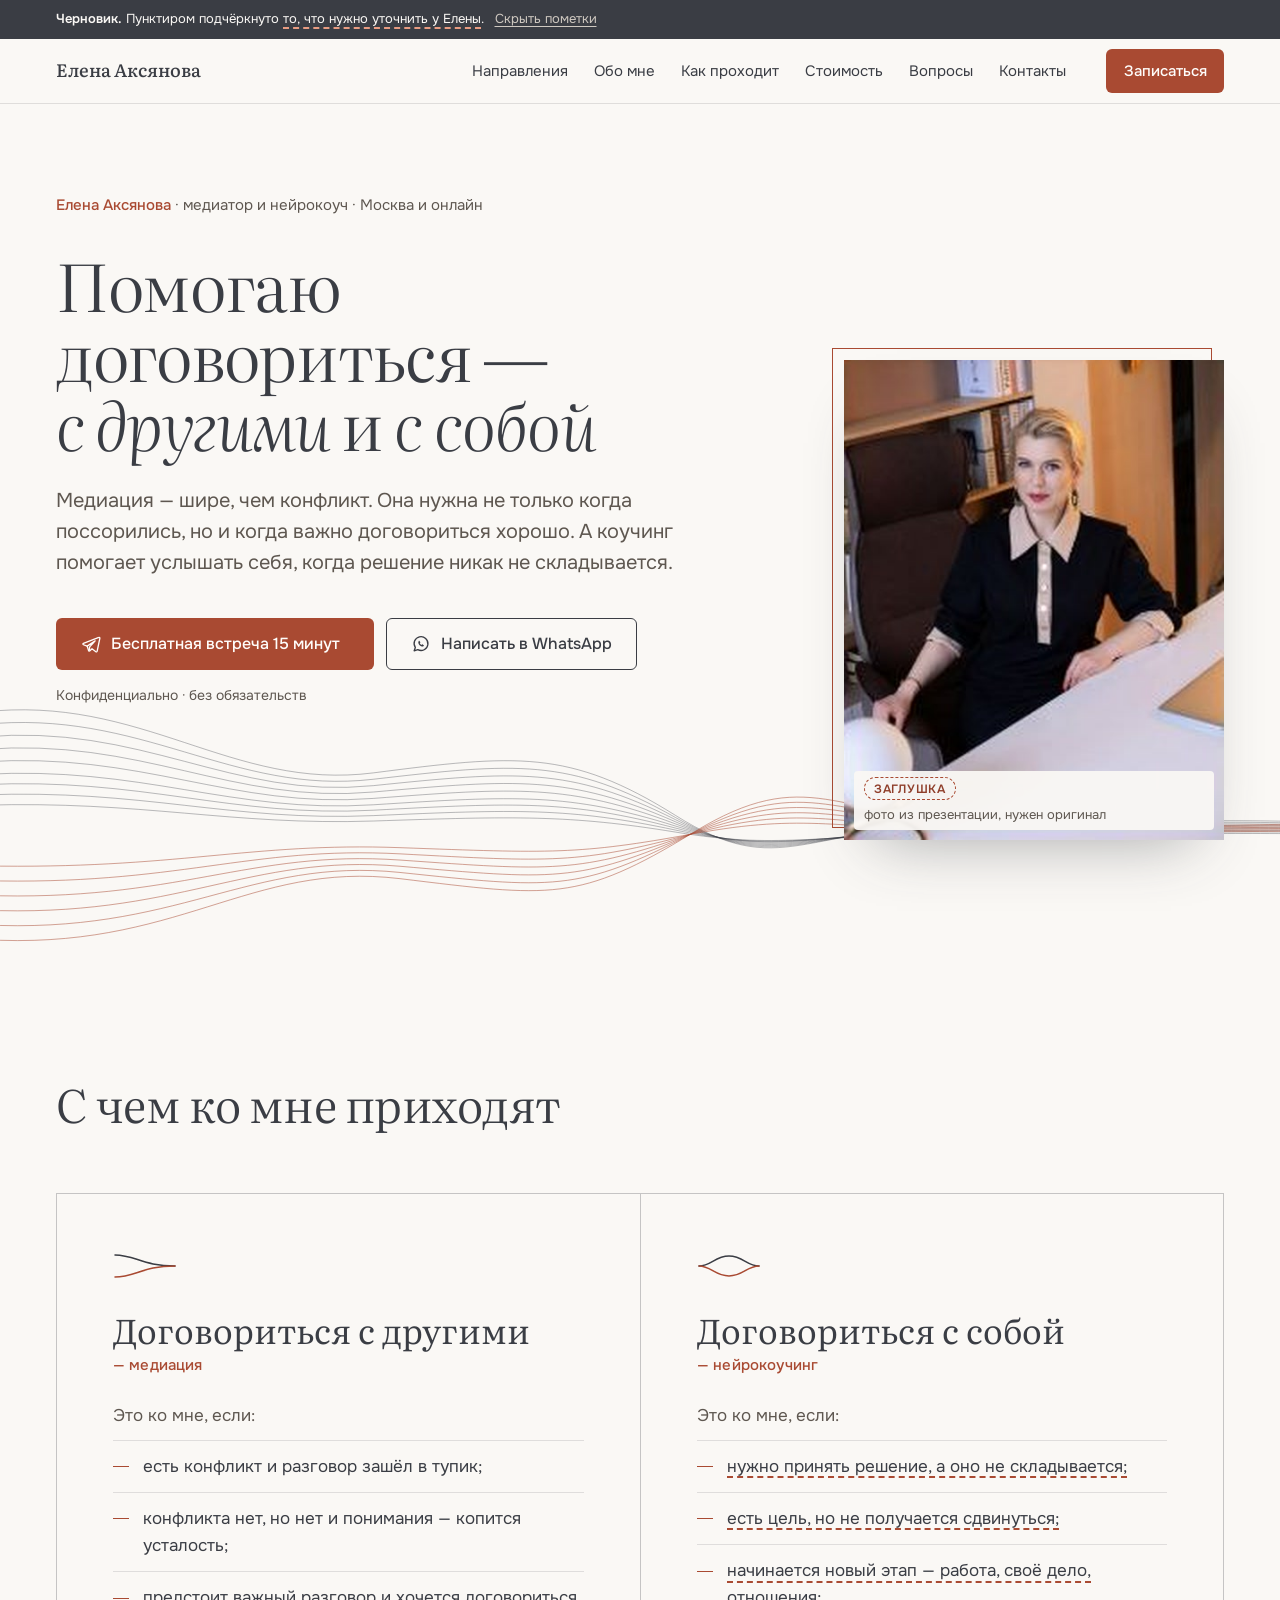
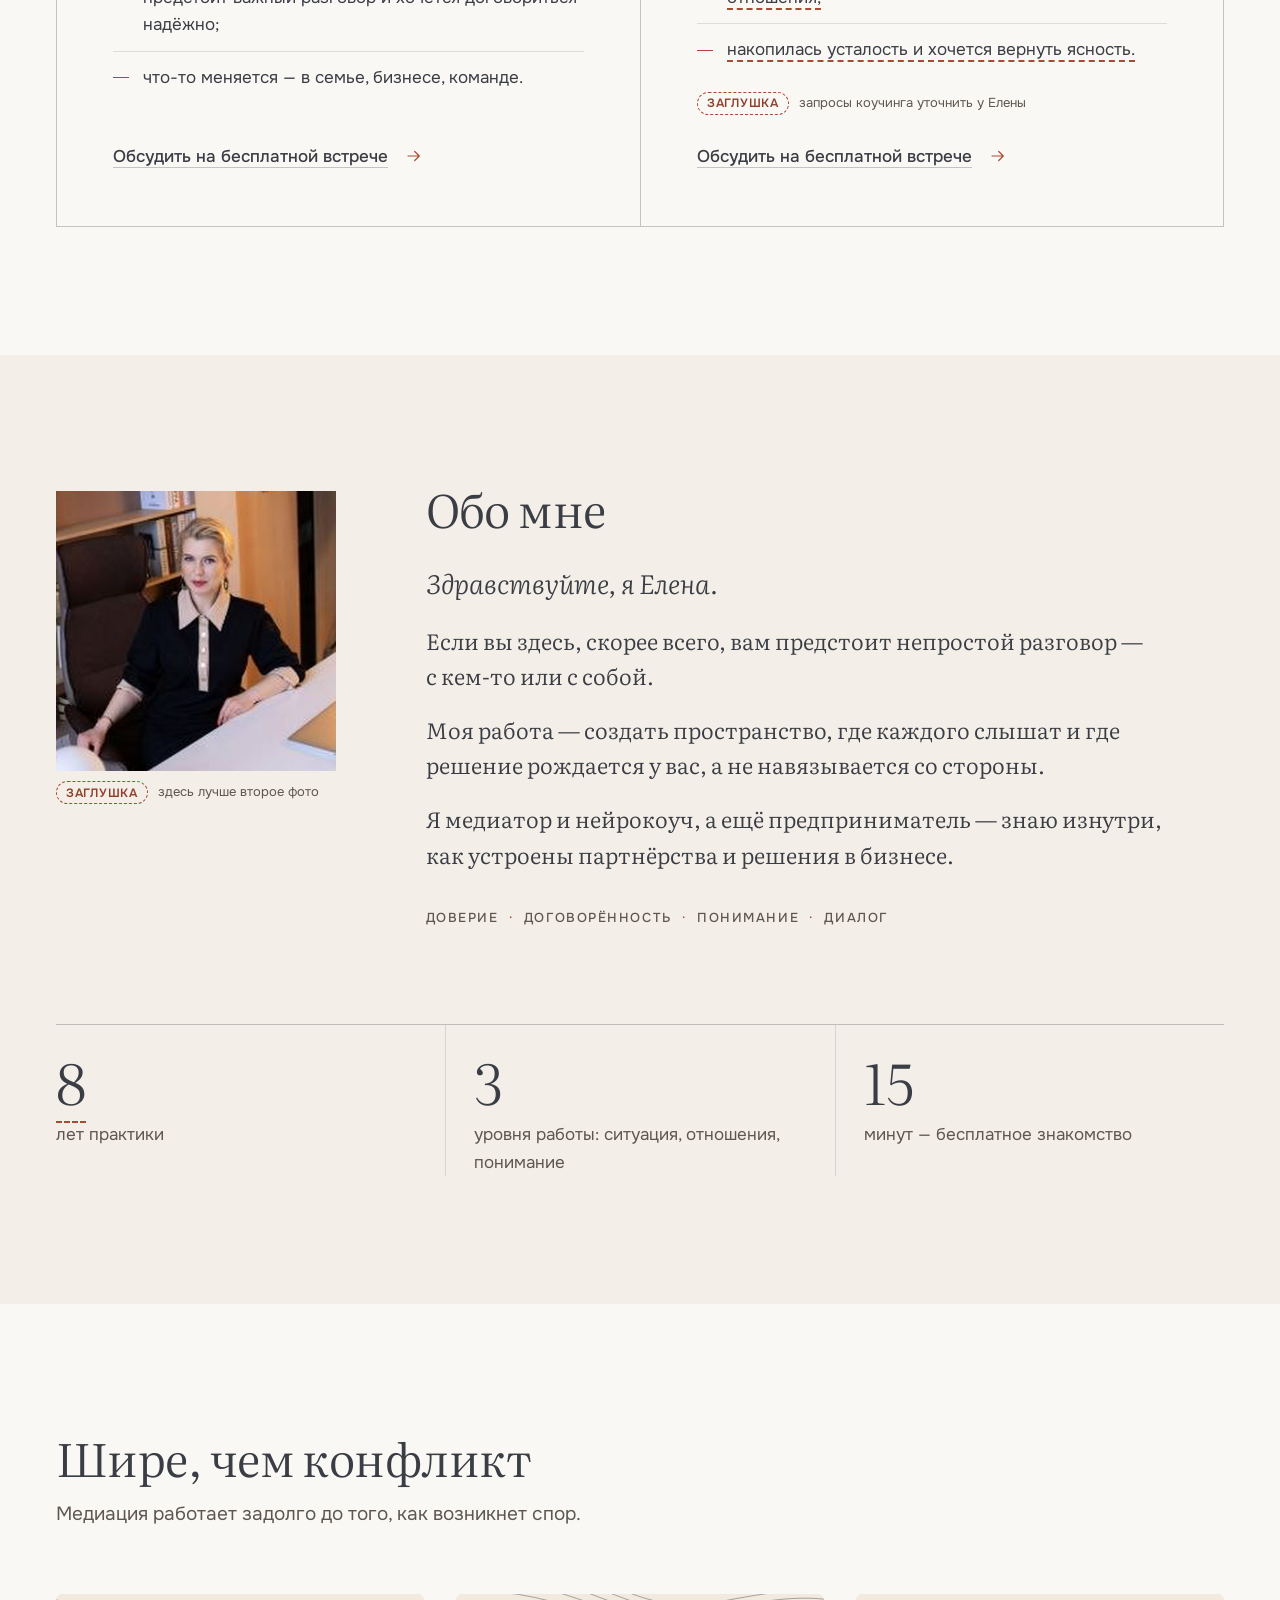
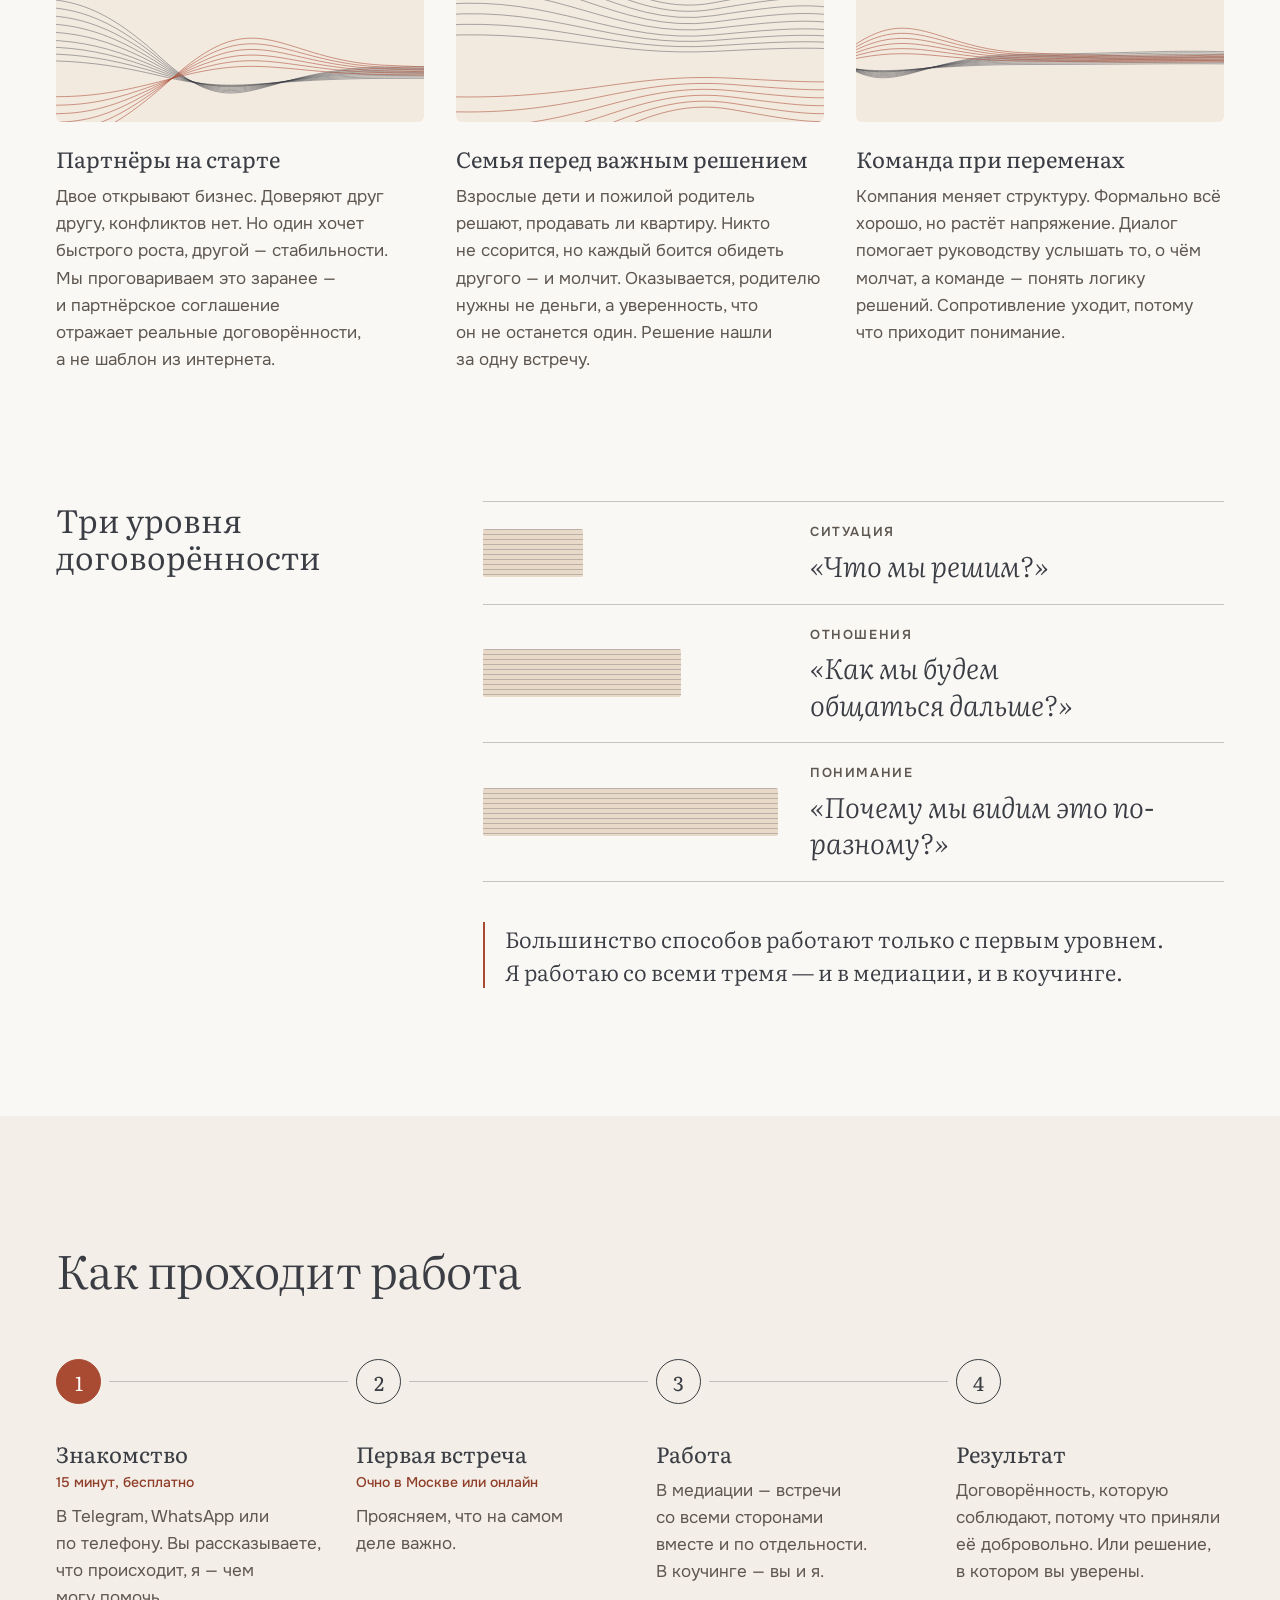
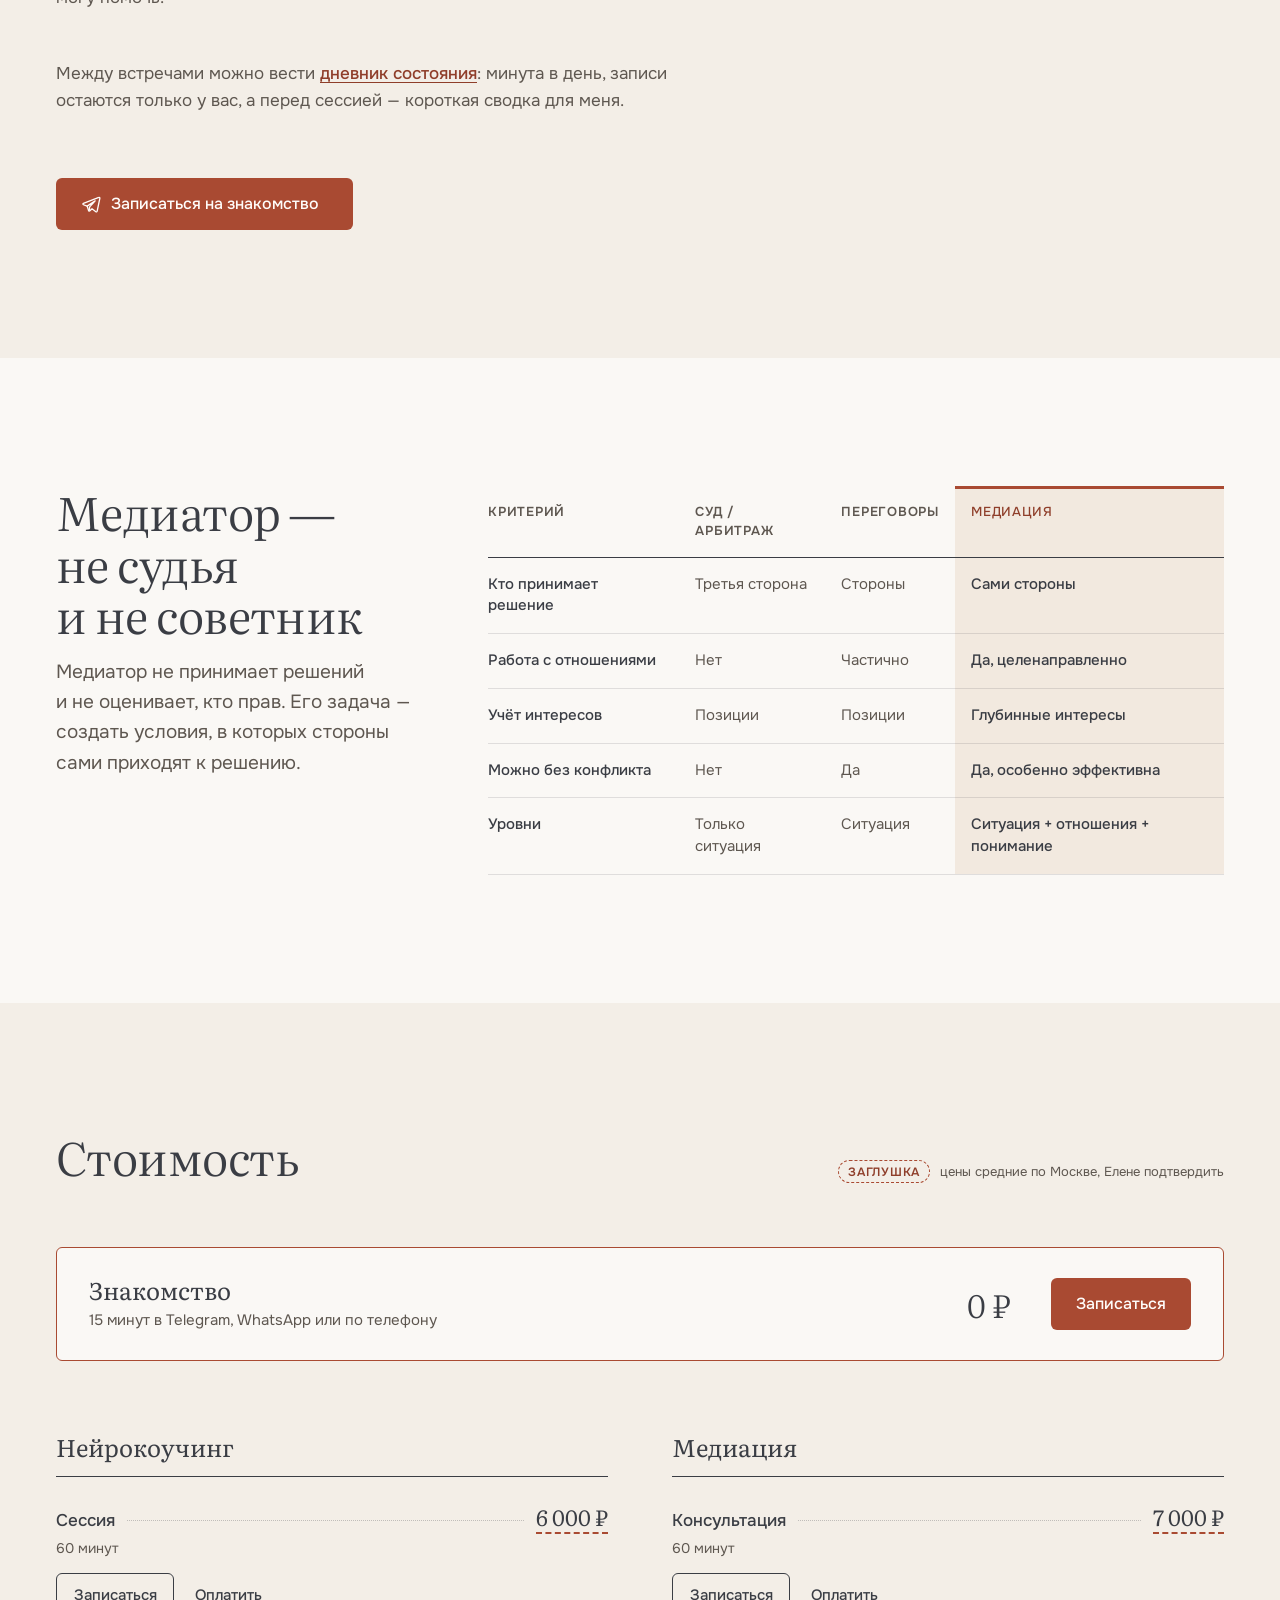
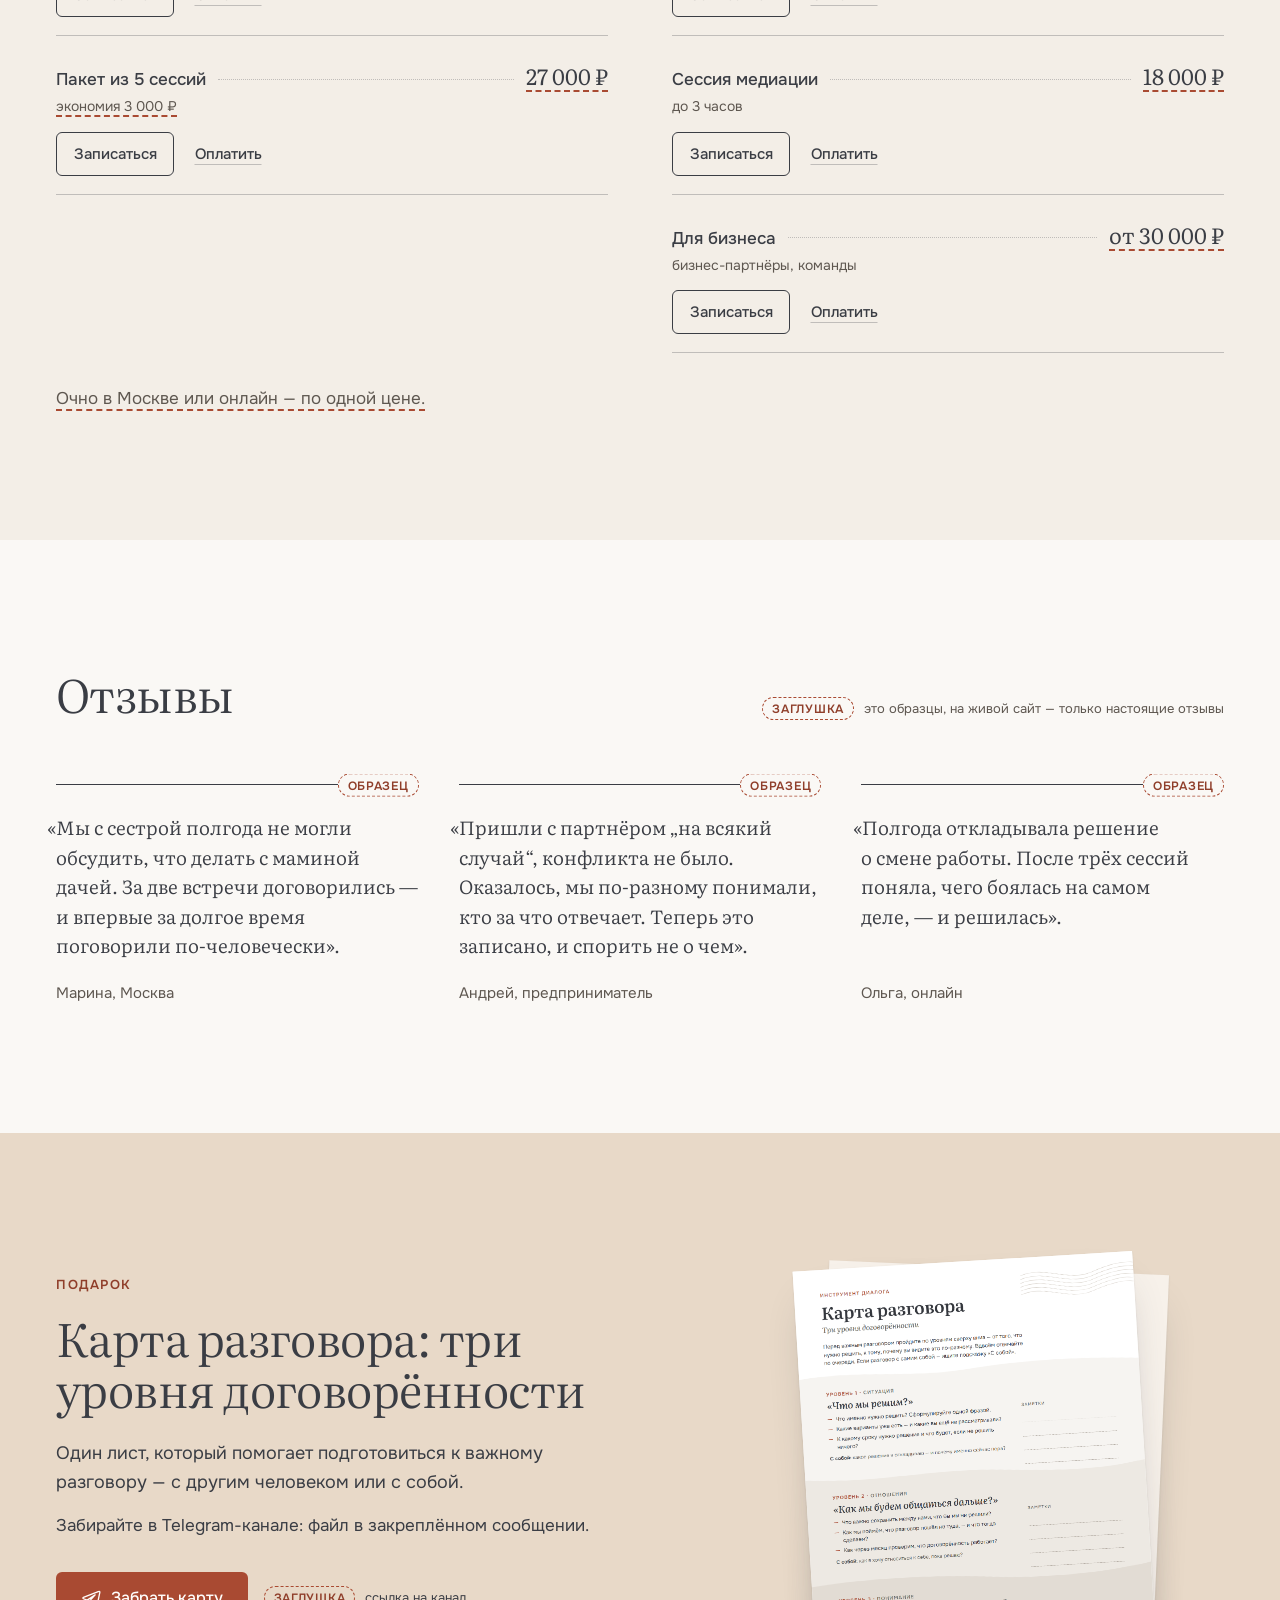
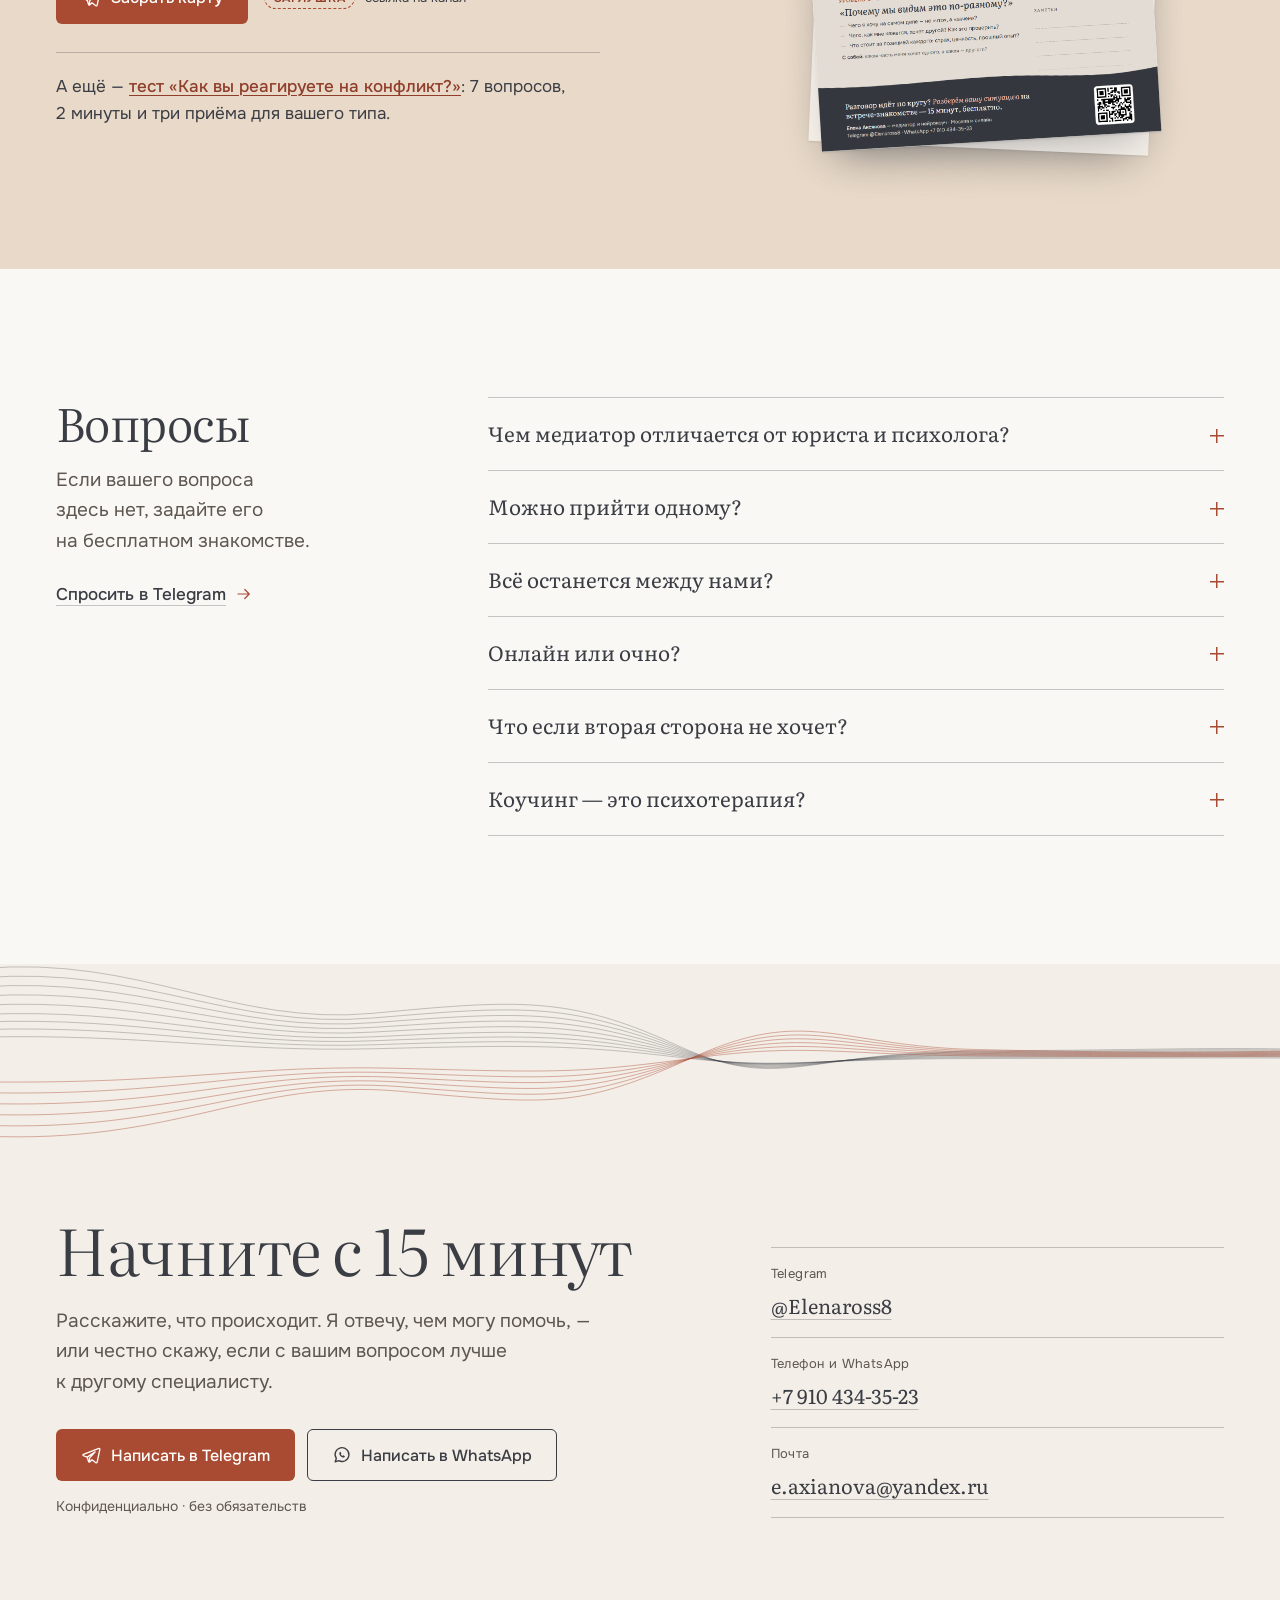
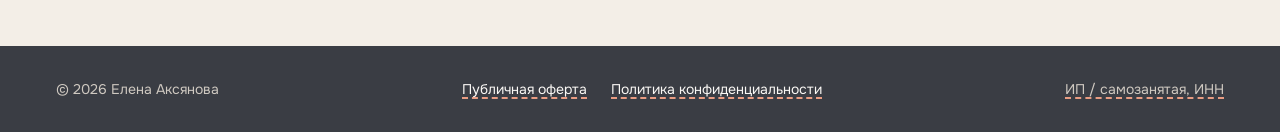
==== commit 5ae33eac: "Тест «Как вы реагируете на конфликт» Co-Authored-By: Claude Opus 5.5 <noreply@anthropic.com>" ====
--- a/index.html
+++ b/index.html
@@ -532,6 +532,7 @@
           </a>
           <span class="draft-note"><span class="badge-todo">заглушка</span> ссылка на&nbsp;канал</span>
         </div>
+        <p class="gift__test">А&nbsp;ещё&nbsp;— <a href="test.html">тест «Как вы реагируете на&nbsp;конфликт?»</a>: 7&nbsp;вопросов, 2&nbsp;минуты и&nbsp;три приёма для вашего типа.</p>
       </div>
 
       <div class="gift__visual">
--- a/css/style.css
+++ b/css/style.css
@@ -1424,3 +1424,5 @@
 /* Ссылка на дневник между сессиями */
 .process__diary { margin-top: clamp(32px, 4vw, 48px); max-width: 40em; color: var(--ink-soft); }
 .process__diary a { color: var(--terracotta-deep); font-weight: 500; }
+.gift__text p.gift__test { margin-top: 28px; padding-top: 20px; border-top: 1px solid var(--line-strong); }
+.gift__test a { color: var(--terracotta-deep); font-weight: 500; }
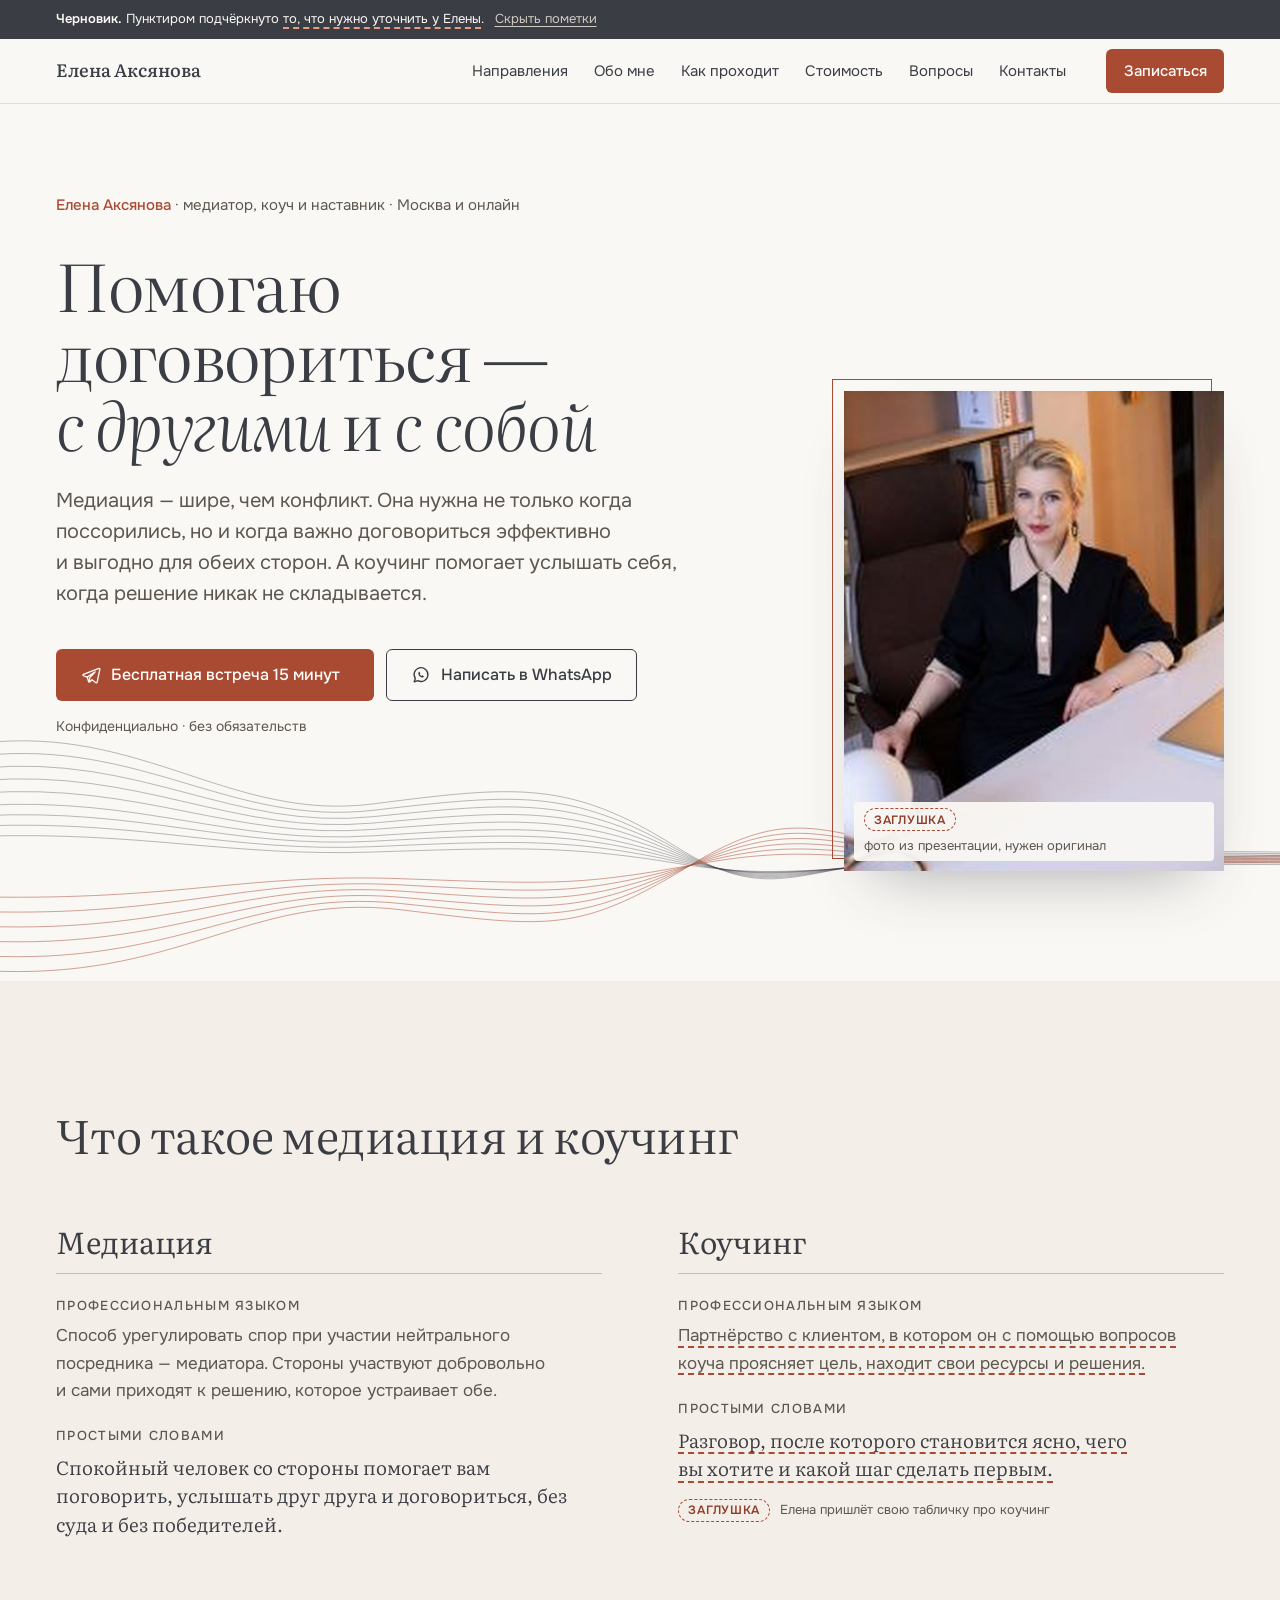
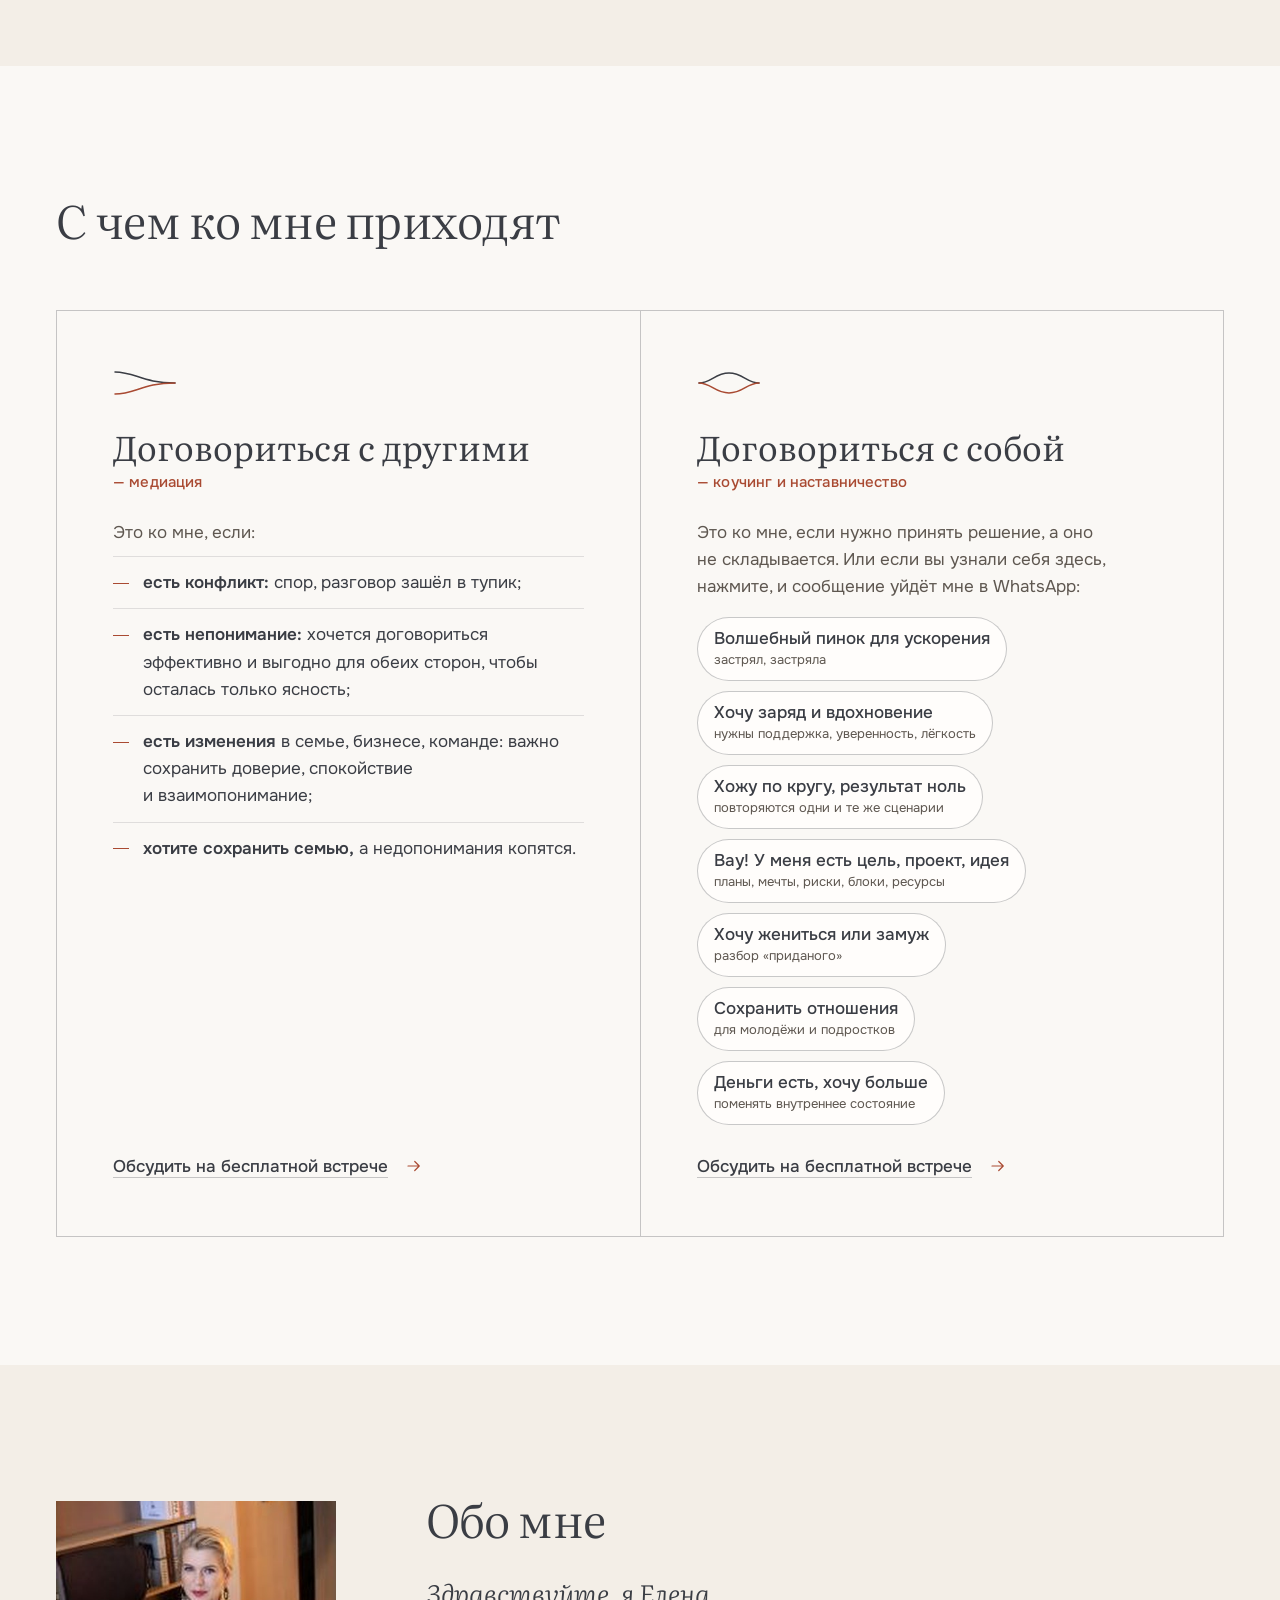
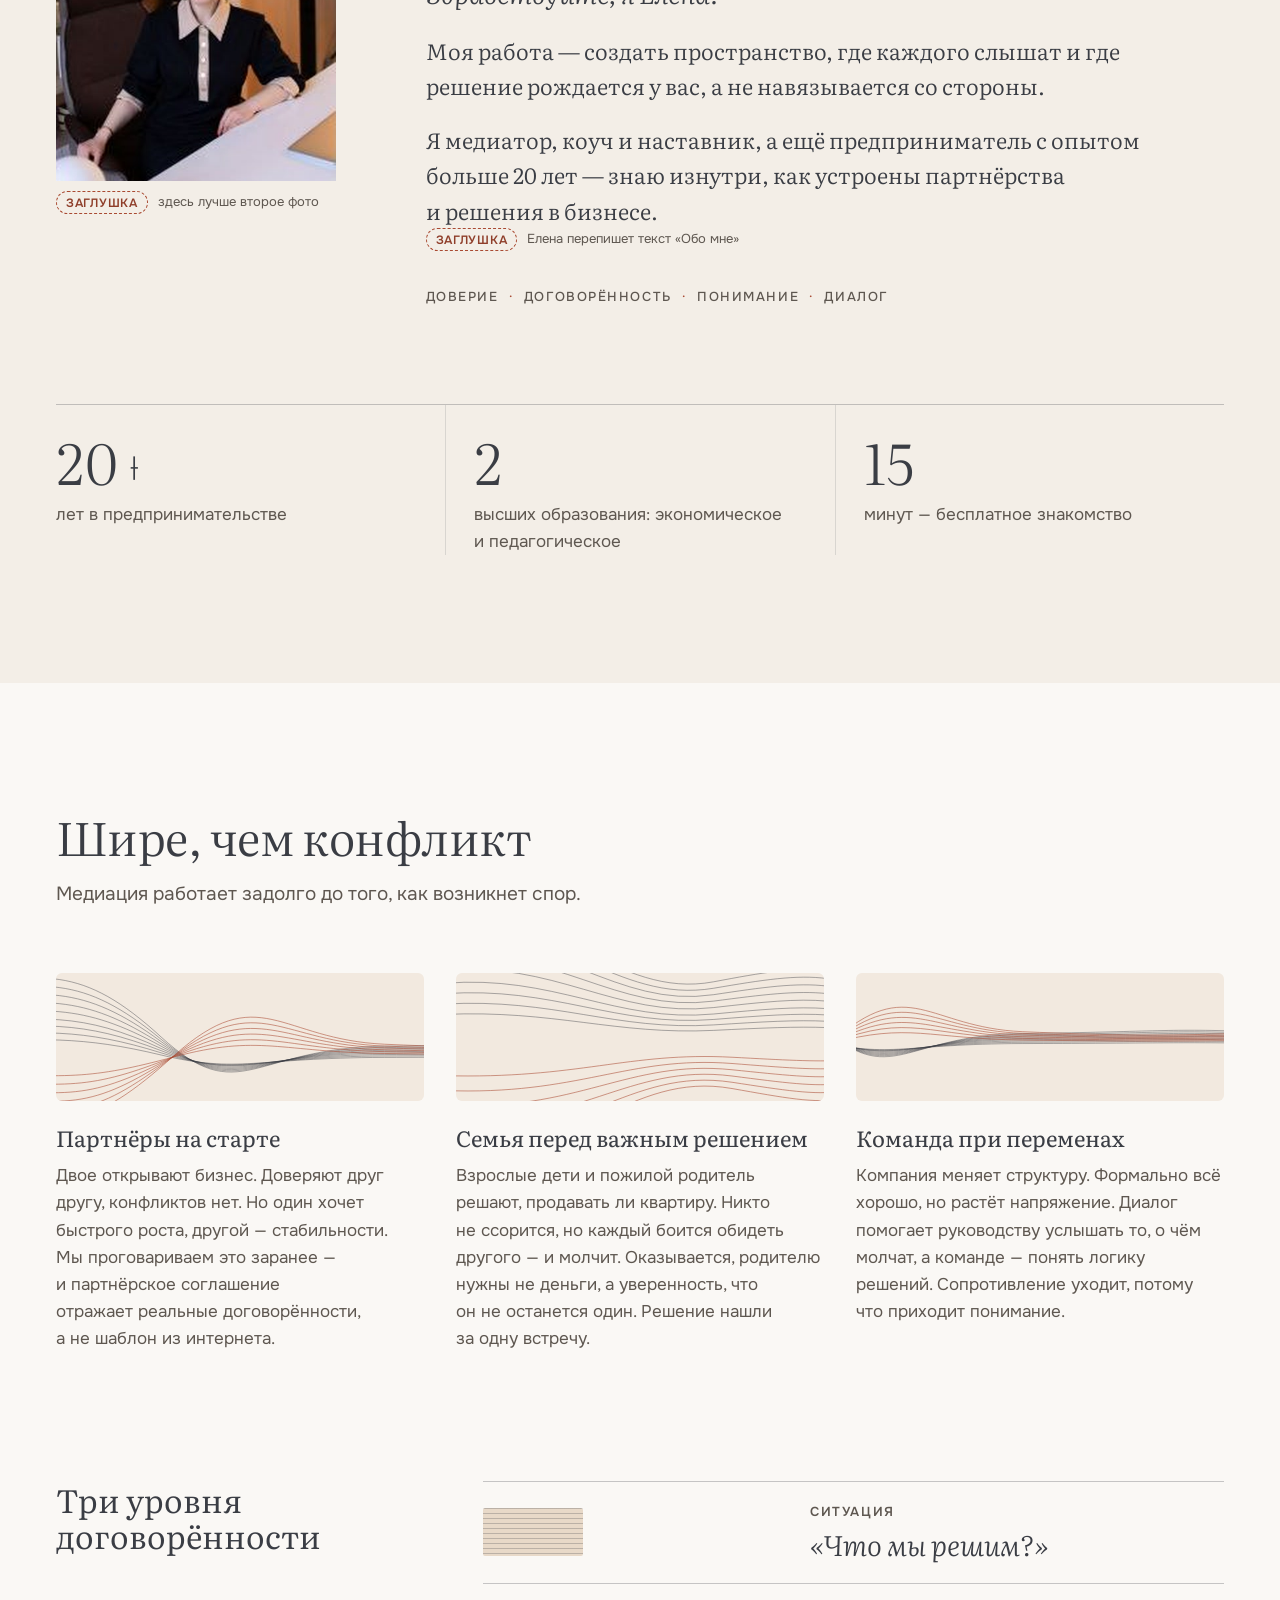
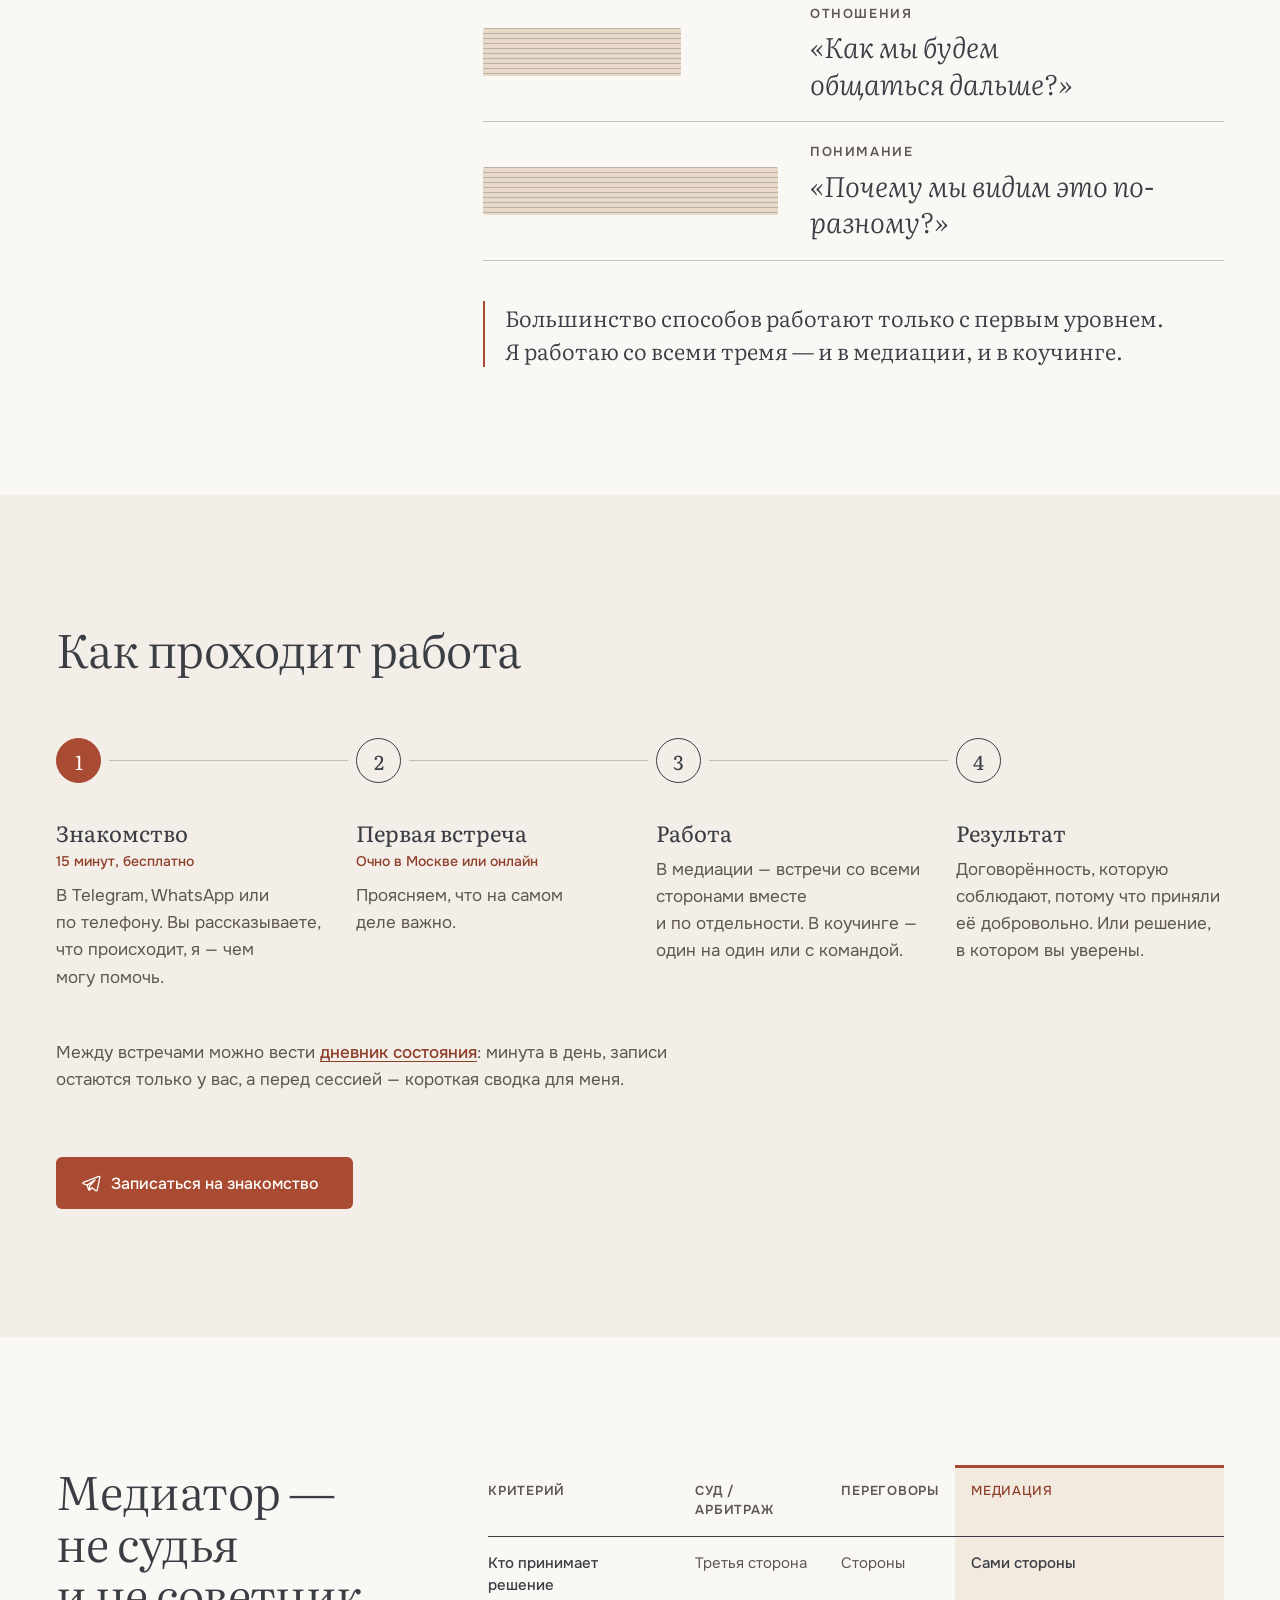
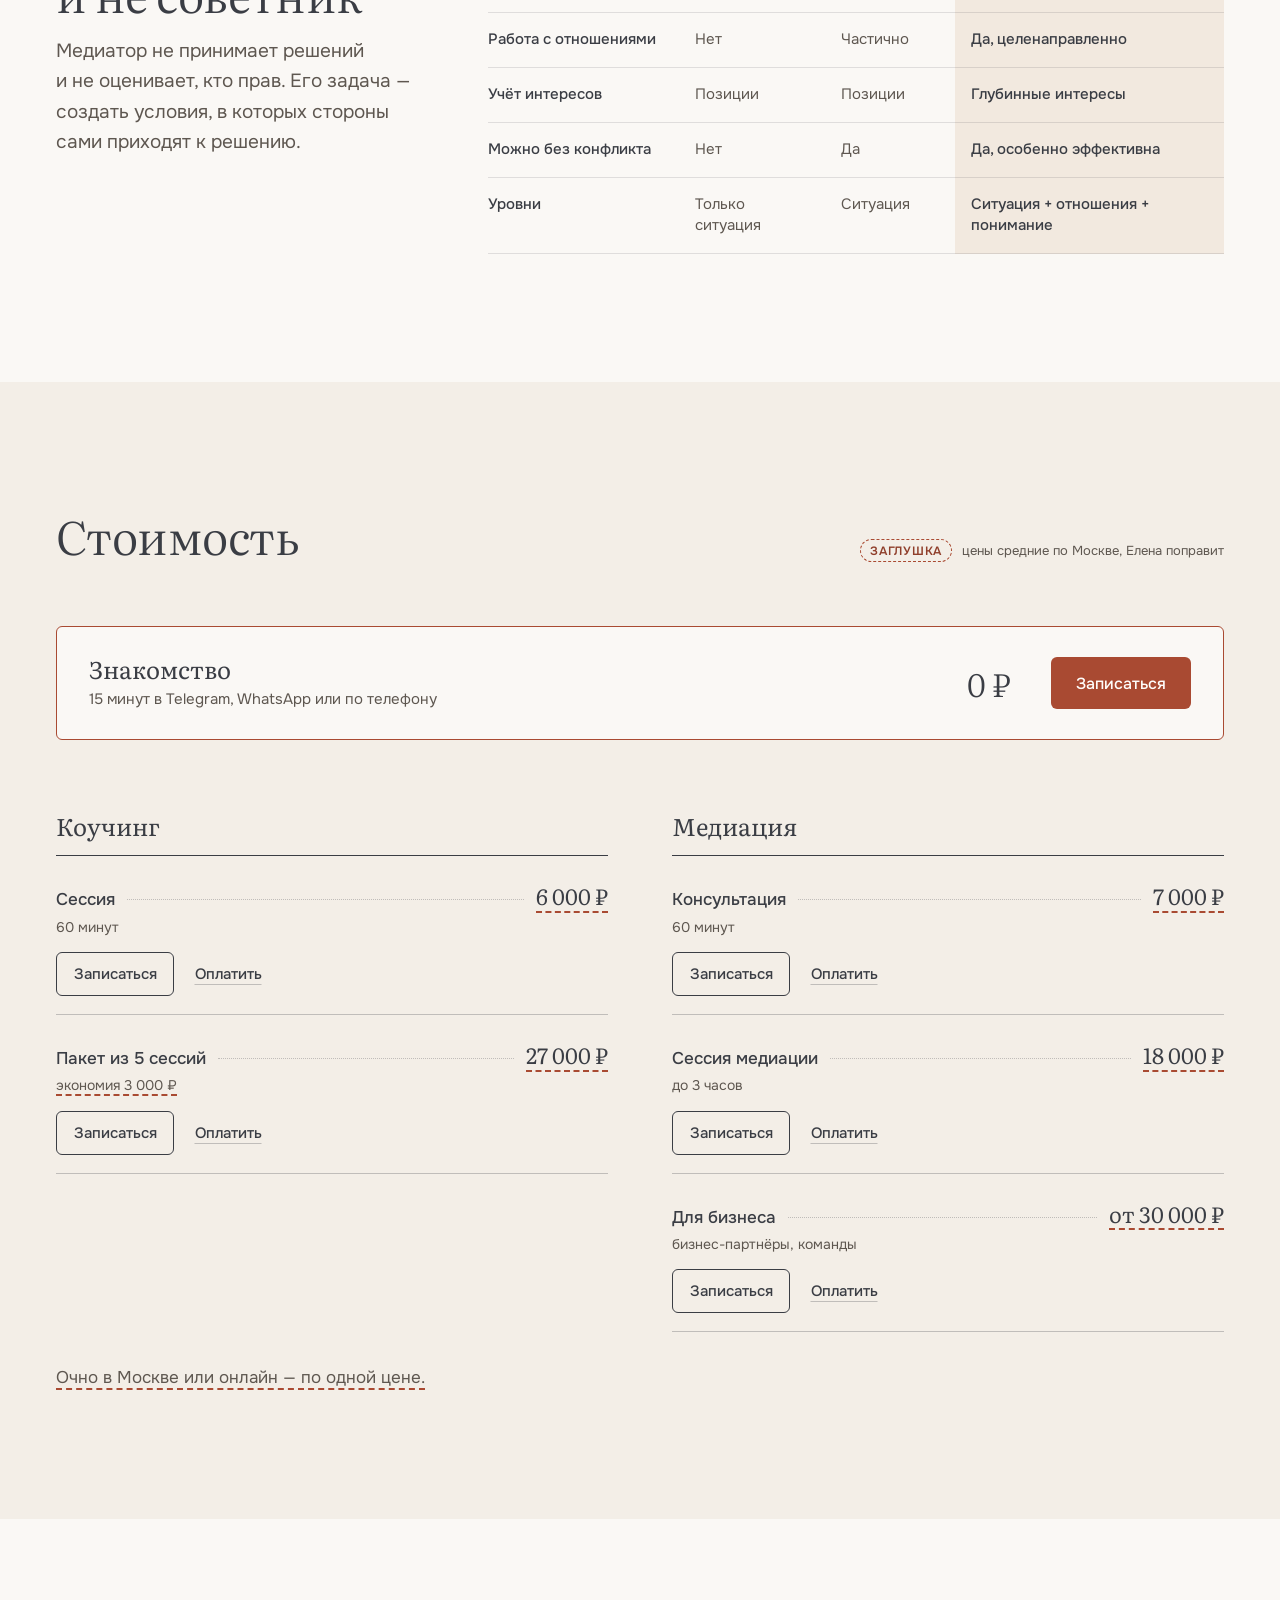
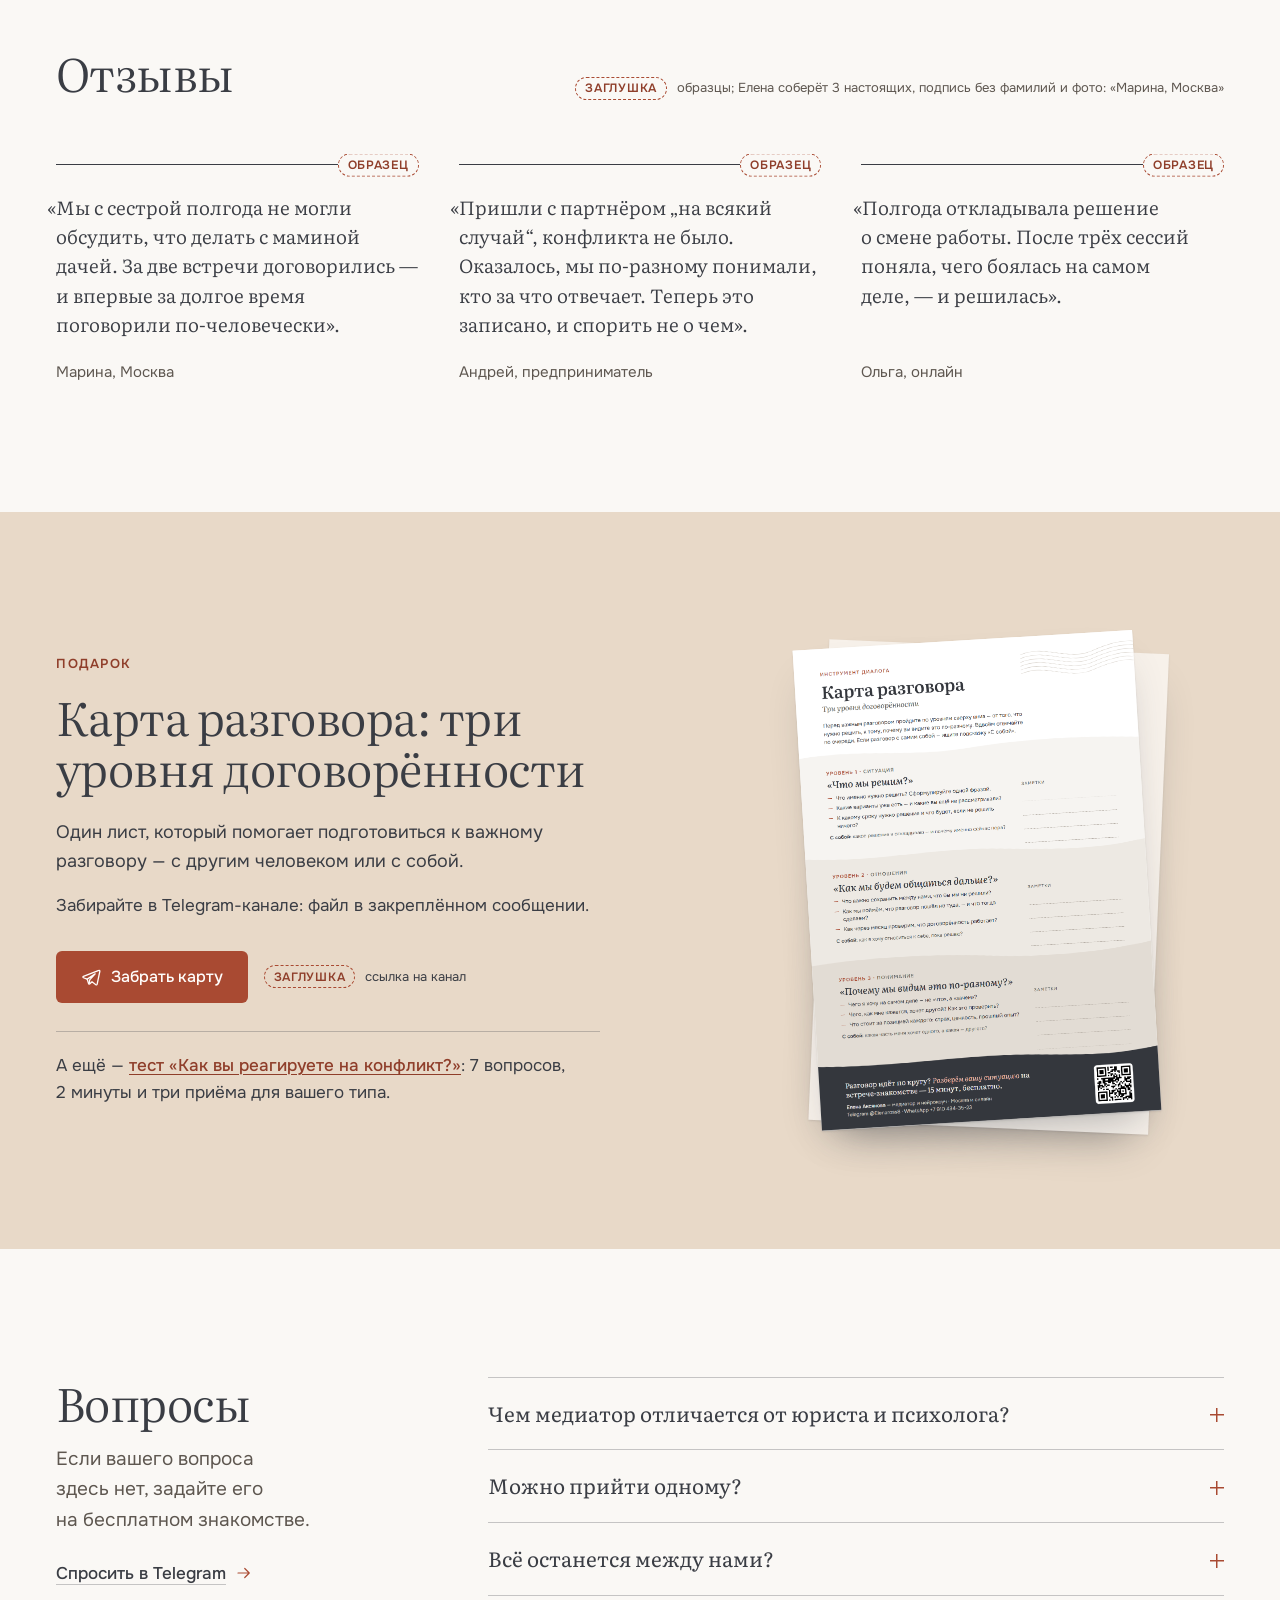
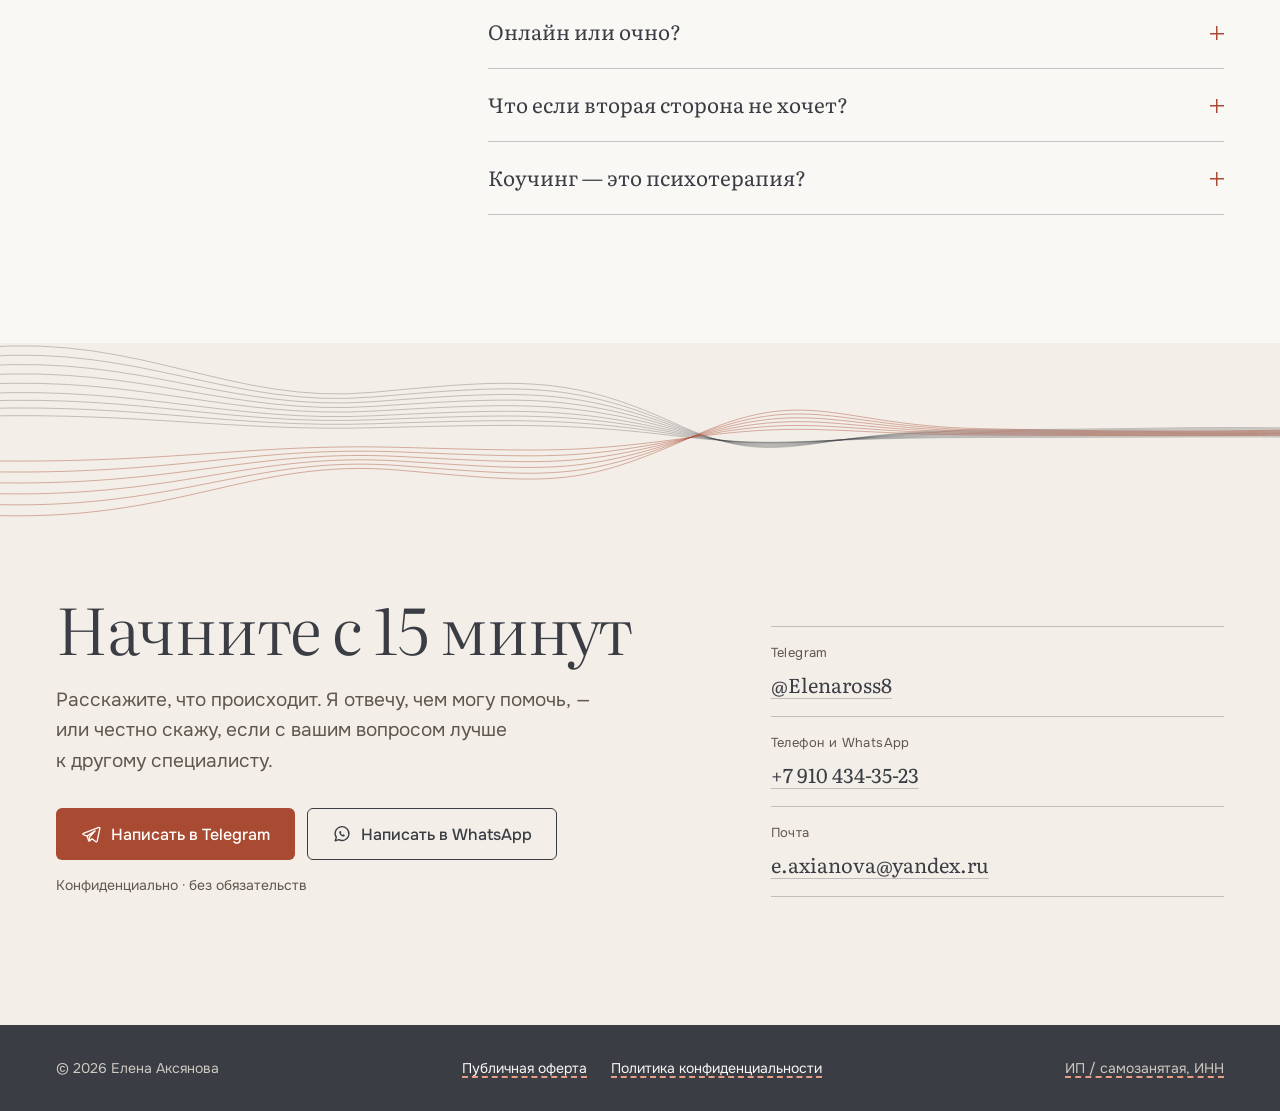
==== commit 0dd8ef34: "Правки Елены после звонка 18.10: коуч и наставник, кнопки-запросы, что такое медиация Co-Authored-By" ====
--- a/index.html
+++ b/index.html
@@ -3,8 +3,8 @@
 <head>
   <meta charset="utf-8">
   <meta name="viewport" content="width=device-width, initial-scale=1, viewport-fit=cover">
-  <title>Елена Аксянова — медиатор и нейрокоуч. Москва и онлайн</title>
-  <meta name="description" content="Медиация и нейрокоучинг: помогаю договориться — с другими и с собой. Семья, бизнес-партнёры, команды. Москва и онлайн. Бесплатная встреча-знакомство 15 минут в Telegram или WhatsApp.">
+  <title>Елена Аксянова — медиатор, коуч и наставник. Москва и онлайн</title>
+  <meta name="description" content="Медиация и коучинг: помогаю договориться — с другими и с собой. Семья, бизнес-партнёры, команды. Москва и онлайн. Бесплатная встреча-знакомство 15 минут в Telegram или WhatsApp.">
 
   <!-- ЧЕРНОВИК: перед публикацией убрать noindex -->
   <meta name="robots" content="noindex, nofollow">
@@ -13,7 +13,7 @@
   <meta property="og:type" content="website">
   <meta property="og:locale" content="ru_RU">
   <meta property="og:site_name" content="Елена Аксянова">
-  <meta property="og:title" content="Елена Аксянова — медиатор и нейрокоуч">
+  <meta property="og:title" content="Елена Аксянова — медиатор, коуч и наставник">
   <meta property="og:description" content="Помогаю договориться — с другими и с собой. Москва и онлайн. Бесплатная встреча-знакомство 15 минут.">
   <!-- TODO: когда появится домен — абсолютный адрес в og:image, добавить og:url, сделать картинку 1200×630 -->
   <meta property="og:image" content="img/elena-portrait.jpg">
@@ -118,9 +118,9 @@
   <section class="hero" id="top" aria-labelledby="hero-title">
     <div class="container hero__grid">
       <div class="hero__text">
-        <p class="hero__eyebrow"><span class="hero__name">Елена Аксянова</span> · медиатор и&nbsp;нейрокоуч · Москва и&nbsp;онлайн</p>
+        <p class="hero__eyebrow"><span class="hero__name">Елена Аксянова</span> · медиатор, коуч и&nbsp;наставник · Москва и&nbsp;онлайн</p>
         <h1 class="hero__title" id="hero-title">Помогаю договориться&nbsp;— <span class="hero__title-line"><em>с&nbsp;другими</em> и&nbsp;<em>с&nbsp;собой</em></span></h1>
-        <p class="hero__lead">Медиация&nbsp;— шире, чем конфликт. Она нужна не&nbsp;только когда поссорились, но&nbsp;и&nbsp;когда важно договориться хорошо. А&nbsp;коучинг помогает услышать себя, когда решение никак не&nbsp;складывается.</p>
+        <p class="hero__lead">Медиация&nbsp;— шире, чем конфликт. Она нужна не&nbsp;только когда поссорились, но&nbsp;и&nbsp;когда важно договориться эффективно и&nbsp;выгодно для обеих сторон. А&nbsp;коучинг помогает услышать себя, когда решение никак не&nbsp;складывается.</p>
         <div class="hero__actions">
           <a class="btn btn--primary" href="https://t.me/Elenaross8" target="_blank" rel="noopener">
             <svg class="icon" aria-hidden="true" focusable="false"><use href="#icon-tg"/></svg>
@@ -145,6 +145,32 @@
     <svg class="waves waves--hero" viewBox="0 0 1440 400" preserveAspectRatio="none" aria-hidden="true" focusable="false"><use href="#waves"/></svg>
   </section>
 
+  <!-- 1а. Что такое медиация и коучинг -->
+  <section class="section section--sand define" id="chto-eto" aria-labelledby="define-title">
+    <div class="container">
+      <header class="section-head">
+        <h2 class="section-title" id="define-title">Что такое медиация и&nbsp;коучинг</h2>
+      </header>
+      <div class="define__grid">
+        <article class="define__item">
+          <h3 class="define__name">Медиация</h3>
+          <p class="define__label">Профессиональным языком</p>
+          <p class="define__pro">Способ урегулировать спор при участии нейтрального посредника&nbsp;— медиатора. Стороны участвуют добровольно и&nbsp;сами приходят к&nbsp;решению, которое устраивает обе.</p>
+          <p class="define__label">Простыми словами</p>
+          <p class="define__simple">Спокойный человек со&nbsp;стороны помогает вам поговорить, услышать друг друга и&nbsp;договориться, без суда и&nbsp;без победителей.</p>
+        </article>
+        <article class="define__item">
+          <h3 class="define__name">Коучинг</h3>
+          <p class="define__label">Профессиональным языком</p>
+          <p class="define__pro"><span class="todo">Партнёрство с&nbsp;клиентом, в&nbsp;котором он&nbsp;с&nbsp;помощью вопросов коуча проясняет цель, находит свои ресурсы и&nbsp;решения.</span></p>
+          <p class="define__label">Простыми словами</p>
+          <p class="define__simple"><span class="todo">Разговор, после которого становится ясно, чего вы&nbsp;хотите и&nbsp;какой шаг сделать первым.</span></p>
+          <p class="draft-note"><span class="badge-todo">заглушка</span> Елена пришлёт свою табличку про коучинг</p>
+        </article>
+      </div>
+    </div>
+  </section>
+
   <!-- 2. Два входа -->
   <section class="section directions" id="napravleniya" aria-labelledby="dir-title">
     <div class="container">
@@ -161,10 +187,10 @@
           <h3 class="direction__title" id="dir-mediation">Договориться с&nbsp;другими <span class="direction__kind">— медиация</span></h3>
           <p class="direction__intro">Это ко&nbsp;мне, если:</p>
           <ul class="dash-list">
-            <li>есть конфликт и&nbsp;разговор зашёл в&nbsp;тупик;</li>
-            <li>конфликта нет, но&nbsp;нет и&nbsp;понимания&nbsp;— копится усталость;</li>
-            <li>предстоит важный разговор и&nbsp;хочется договориться надёжно;</li>
-            <li>что-то меняется&nbsp;— в&nbsp;семье, бизнесе, команде.</li>
+            <li><b>есть конфликт:</b> спор, разговор зашёл в&nbsp;тупик;</li>
+            <li><b>есть непонимание:</b> хочется договориться эффективно и&nbsp;выгодно для обеих сторон, чтобы осталась только ясность;</li>
+            <li><b>есть изменения</b> в&nbsp;семье, бизнесе, команде: важно сохранить доверие, спокойствие и&nbsp;взаимопонимание;</li>
+            <li><b>хотите сохранить семью,</b> а&nbsp;недопонимания копятся.</li>
           </ul>
           <a class="link-arrow" href="https://t.me/Elenaross8" target="_blank" rel="noopener">Обсудить на&nbsp;бесплатной встрече<span class="sr-only"> (медиация, Telegram)</span>
             <svg class="icon" aria-hidden="true" focusable="false"><use href="#icon-arrow"/></svg>
@@ -176,16 +202,18 @@
             <path class="glyph-a" d="M2 16C14 16 18 6 32 6S50 16 62 16"/>
             <path class="glyph-b" d="M2 16C14 16 18 26 32 26S50 16 62 16"/>
           </svg>
-          <h3 class="direction__title" id="dir-coaching">Договориться с&nbsp;собой <span class="direction__kind">— нейрокоучинг</span></h3>
-          <p class="direction__intro">Это ко&nbsp;мне, если:</p>
-          <ul class="dash-list">
-            <li><span class="todo">нужно принять решение, а&nbsp;оно не&nbsp;складывается;</span></li>
-            <li><span class="todo">есть цель, но&nbsp;не&nbsp;получается сдвинуться;</span></li>
-            <li><span class="todo">начинается новый этап&nbsp;— работа, своё дело, отношения;</span></li>
-            <li><span class="todo">накопилась усталость и&nbsp;хочется вернуть ясность.</span></li>
+          <h3 class="direction__title" id="dir-coaching">Договориться с&nbsp;собой <span class="direction__kind">— коучинг и&nbsp;наставничество</span></h3>
+          <p class="direction__intro">Это ко&nbsp;мне, если нужно принять решение, а&nbsp;оно не&nbsp;складывается. Или если вы&nbsp;узнали себя здесь, нажмите, и&nbsp;сообщение уйдёт мне в&nbsp;WhatsApp:</p>
+          <ul class="chips">
+            <li><a class="chip" href="https://wa.me/79104343523?text=%D0%97%D0%B4%D1%80%D0%B0%D0%B2%D1%81%D1%82%D0%B2%D1%83%D0%B9%D1%82%D0%B5%2C%20%D0%95%D0%BB%D0%B5%D0%BD%D0%B0%21%20%D0%9F%D0%B8%D1%88%D1%83%20%D1%81%20%D1%81%D0%B0%D0%B9%D1%82%D0%B0%3A%20%D0%BC%D0%BD%D0%B5%20%D0%BD%D1%83%D0%B6%D0%B5%D0%BD%20%D0%B2%D0%BE%D0%BB%D1%88%D0%B5%D0%B1%D0%BD%D1%8B%D0%B9%20%D0%BF%D0%B8%D0%BD%D0%BE%D0%BA%20%D0%B4%D0%BB%D1%8F%20%D1%83%D1%81%D0%BA%D0%BE%D1%80%D0%B5%D0%BD%D0%B8%D1%8F" target="_blank" rel="noopener"><span class="chip__title">Волшебный пинок для ускорения</span><span class="chip__sub">застрял, застряла</span></a></li>
+            <li><a class="chip" href="https://wa.me/79104343523?text=%D0%97%D0%B4%D1%80%D0%B0%D0%B2%D1%81%D1%82%D0%B2%D1%83%D0%B9%D1%82%D0%B5%2C%20%D0%95%D0%BB%D0%B5%D0%BD%D0%B0%21%20%D0%9F%D0%B8%D1%88%D1%83%20%D1%81%20%D1%81%D0%B0%D0%B9%D1%82%D0%B0%3A%20%D1%85%D0%BE%D1%87%D1%83%20%D0%B7%D0%B0%D1%80%D1%8F%D0%B4%20%D0%B8%20%D0%B2%D0%B4%D0%BE%D1%85%D0%BD%D0%BE%D0%B2%D0%B5%D0%BD%D0%B8%D0%B5" target="_blank" rel="noopener"><span class="chip__title">Хочу заряд и вдохновение</span><span class="chip__sub">нужны поддержка, уверенность, лёгкость</span></a></li>
+            <li><a class="chip" href="https://wa.me/79104343523?text=%D0%97%D0%B4%D1%80%D0%B0%D0%B2%D1%81%D1%82%D0%B2%D1%83%D0%B9%D1%82%D0%B5%2C%20%D0%95%D0%BB%D0%B5%D0%BD%D0%B0%21%20%D0%9F%D0%B8%D1%88%D1%83%20%D1%81%20%D1%81%D0%B0%D0%B9%D1%82%D0%B0%3A%20%D1%85%D0%BE%D0%B6%D1%83%20%D0%BF%D0%BE%20%D0%BA%D1%80%D1%83%D0%B3%D1%83%2C%20%D1%80%D0%B5%D0%B7%D1%83%D0%BB%D1%8C%D1%82%D0%B0%D1%82%20%D0%BD%D0%BE%D0%BB%D1%8C" target="_blank" rel="noopener"><span class="chip__title">Хожу по кругу, результат ноль</span><span class="chip__sub">повторяются одни и те же сценарии</span></a></li>
+            <li><a class="chip" href="https://wa.me/79104343523?text=%D0%97%D0%B4%D1%80%D0%B0%D0%B2%D1%81%D1%82%D0%B2%D1%83%D0%B9%D1%82%D0%B5%2C%20%D0%95%D0%BB%D0%B5%D0%BD%D0%B0%21%20%D0%9F%D0%B8%D1%88%D1%83%20%D1%81%20%D1%81%D0%B0%D0%B9%D1%82%D0%B0%3A%20%D1%83%20%D0%BC%D0%B5%D0%BD%D1%8F%20%D0%B5%D1%81%D1%82%D1%8C%20%D1%86%D0%B5%D0%BB%D1%8C%2C%20%D0%BF%D1%80%D0%BE%D0%B5%D0%BA%D1%82%2C%20%D0%B8%D0%B4%D0%B5%D1%8F%20%E2%80%94%20%D1%85%D0%BE%D1%87%D1%83%20%D1%80%D0%B0%D0%B7%D0%BE%D0%B1%D1%80%D0%B0%D1%82%D1%8C" target="_blank" rel="noopener"><span class="chip__title">Вау! У меня есть цель, проект, идея</span><span class="chip__sub">планы, мечты, риски, блоки, ресурсы</span></a></li>
+            <li><a class="chip" href="https://wa.me/79104343523?text=%D0%97%D0%B4%D1%80%D0%B0%D0%B2%D1%81%D1%82%D0%B2%D1%83%D0%B9%D1%82%D0%B5%2C%20%D0%95%D0%BB%D0%B5%D0%BD%D0%B0%21%20%D0%9F%D0%B8%D1%88%D1%83%20%D1%81%20%D1%81%D0%B0%D0%B9%D1%82%D0%B0%3A%20%D1%85%D0%BE%D1%87%D1%83%20%D0%B6%D0%B5%D0%BD%D0%B8%D1%82%D1%8C%D1%81%D1%8F%20/%20%D0%B7%D0%B0%D0%BC%D1%83%D0%B6%20%E2%80%94%20%D0%BD%D1%83%D0%B6%D0%B5%D0%BD%20%D1%80%D0%B0%D0%B7%D0%B1%D0%BE%D1%80%20%C2%AB%D0%BF%D1%80%D0%B8%D0%B4%D0%B0%D0%BD%D0%BE%D0%B3%D0%BE%C2%BB" target="_blank" rel="noopener"><span class="chip__title">Хочу жениться или замуж</span><span class="chip__sub">разбор «приданого»</span></a></li>
+            <li><a class="chip" href="https://wa.me/79104343523?text=%D0%97%D0%B4%D1%80%D0%B0%D0%B2%D1%81%D1%82%D0%B2%D1%83%D0%B9%D1%82%D0%B5%2C%20%D0%95%D0%BB%D0%B5%D0%BD%D0%B0%21%20%D0%9F%D0%B8%D1%88%D1%83%20%D1%81%20%D1%81%D0%B0%D0%B9%D1%82%D0%B0%3A%20%D1%85%D0%BE%D1%87%D1%83%20%D1%81%D0%BE%D1%85%D1%80%D0%B0%D0%BD%D0%B8%D1%82%D1%8C%20%D0%BE%D1%82%D0%BD%D0%BE%D1%88%D0%B5%D0%BD%D0%B8%D1%8F" target="_blank" rel="noopener"><span class="chip__title">Сохранить отношения</span><span class="chip__sub">для молодёжи и подростков</span></a></li>
+            <li><a class="chip" href="https://wa.me/79104343523?text=%D0%97%D0%B4%D1%80%D0%B0%D0%B2%D1%81%D1%82%D0%B2%D1%83%D0%B9%D1%82%D0%B5%2C%20%D0%95%D0%BB%D0%B5%D0%BD%D0%B0%21%20%D0%9F%D0%B8%D1%88%D1%83%20%D1%81%20%D1%81%D0%B0%D0%B9%D1%82%D0%B0%3A%20%D0%B4%D0%B5%D0%BD%D1%8C%D0%B3%D0%B8%20%D0%B5%D1%81%D1%82%D1%8C%2C%20%D1%85%D0%BE%D1%87%D1%83%20%D0%B1%D0%BE%D0%BB%D1%8C%D1%88%D0%B5" target="_blank" rel="noopener"><span class="chip__title">Деньги есть, хочу больше</span><span class="chip__sub">поменять внутреннее состояние</span></a></li>
           </ul>
-          <p class="draft-note"><span class="badge-todo">заглушка</span> запросы коучинга уточнить у&nbsp;Елены</p>
-          <a class="link-arrow" href="https://t.me/Elenaross8" target="_blank" rel="noopener">Обсудить на&nbsp;бесплатной встрече<span class="sr-only"> (нейрокоучинг, Telegram)</span>
+          <a class="link-arrow" href="https://t.me/Elenaross8" target="_blank" rel="noopener">Обсудить на&nbsp;бесплатной встрече<span class="sr-only"> (коучинг, Telegram)</span>
             <svg class="icon" aria-hidden="true" focusable="false"><use href="#icon-arrow"/></svg>
           </a>
         </article>
@@ -200,10 +228,10 @@
         <h2 class="section-title" id="about-title">Обо мне</h2>
         <div class="letter">
           <p class="letter__hello">Здравствуйте, я&nbsp;Елена.</p>
-          <p>Если вы&nbsp;здесь, скорее всего, вам предстоит непростой разговор&nbsp;— с&nbsp;кем-то или с&nbsp;собой.</p>
           <p>Моя работа&nbsp;— создать пространство, где каждого слышат и&nbsp;где решение рождается у&nbsp;вас, а&nbsp;не&nbsp;навязывается со&nbsp;стороны.</p>
-          <p>Я&nbsp;медиатор и&nbsp;нейрокоуч, а&nbsp;ещё предприниматель&nbsp;— знаю изнутри, как устроены партнёрства и&nbsp;решения в&nbsp;бизнесе.</p>
+          <p>Я&nbsp;медиатор, коуч и&nbsp;наставник, а&nbsp;ещё предприниматель с&nbsp;опытом больше 20&nbsp;лет&nbsp;— знаю изнутри, как устроены партнёрства и&nbsp;решения в&nbsp;бизнесе.</p>
         </div>
+        <p class="draft-note"><span class="badge-todo">заглушка</span> Елена перепишет текст «Обо мне»</p>
         <ul class="values" aria-label="Ценности">
           <li>Доверие</li>
           <li>Договорённость</li>
@@ -220,8 +248,8 @@
 
     <div class="container">
       <ul class="facts">
-        <li><span class="facts__num"><span class="todo">8</span></span><span class="facts__label">лет практики</span></li>
-        <li><span class="facts__num">3</span><span class="facts__label">уровня работы: ситуация, отношения, понимание</span></li>
+        <li><span class="facts__num">20+</span><span class="facts__label">лет в&nbsp;предпринимательстве</span></li>
+        <li><span class="facts__num">2</span><span class="facts__label">высших образования: экономическое и&nbsp;педагогическое</span></li>
         <li><span class="facts__num">15</span><span class="facts__label">минут&nbsp;— бесплатное знакомство</span></li>
       </ul>
     </div>
@@ -306,7 +334,7 @@
         <li class="step">
           <span class="step__num" aria-hidden="true">3</span>
           <h3 class="step__title">Работа</h3>
-          <p class="step__text">В&nbsp;медиации&nbsp;— встречи со&nbsp;всеми сторонами вместе и&nbsp;по&nbsp;отдельности. В&nbsp;коучинге&nbsp;— вы&nbsp;и&nbsp;я.</p>
+          <p class="step__text">В&nbsp;медиации&nbsp;— встречи со&nbsp;всеми сторонами вместе и&nbsp;по&nbsp;отдельности. В&nbsp;коучинге&nbsp;— один на&nbsp;один или с&nbsp;командой.</p>
         </li>
         <li class="step">
           <span class="step__num" aria-hidden="true">4</span>
@@ -387,7 +415,7 @@
     <div class="container">
       <header class="section-head section-head--row">
         <h2 class="section-title" id="prices-title">Стоимость</h2>
-        <p class="draft-note"><span class="badge-todo">заглушка</span> цены средние по&nbsp;Москве, Елене подтвердить</p>
+        <p class="draft-note"><span class="badge-todo">заглушка</span> цены средние по&nbsp;Москве, Елена поправит</p>
       </header>
 
       <div class="price-intro">
@@ -401,7 +429,7 @@
 
       <div class="price-groups">
         <section class="price-group" aria-labelledby="pg-coach">
-          <h3 class="price-group__title" id="pg-coach">Нейрокоучинг</h3>
+          <h3 class="price-group__title" id="pg-coach">Коучинг</h3>
           <ul class="price-list">
             <li class="price">
               <div class="price__head">
@@ -411,8 +439,8 @@
               </div>
               <p class="price__meta">60&nbsp;минут</p>
               <div class="price__actions">
-                <a class="btn btn--ghost btn--sm" href="https://t.me/Elenaross8" target="_blank" rel="noopener">Записаться<span class="sr-only"> на&nbsp;сессию нейрокоучинга</span></a>
-                <button type="button" class="btn btn--quiet btn--sm" data-pay="Нейрокоучинг · сессия 60&nbsp;минут">Оплатить<span class="sr-only"> сессию нейрокоучинга</span></button>
+                <a class="btn btn--ghost btn--sm" href="https://t.me/Elenaross8" target="_blank" rel="noopener">Записаться<span class="sr-only"> на&nbsp;сессию коучинга</span></a>
+                <button type="button" class="btn btn--quiet btn--sm" data-pay="Коучинг · сессия 60&nbsp;минут">Оплатить<span class="sr-only"> сессию коучинга</span></button>
               </div>
             </li>
             <li class="price">
@@ -424,7 +452,7 @@
               <p class="price__meta"><span class="todo">экономия 3&nbsp;000&nbsp;₽</span></p>
               <div class="price__actions">
                 <a class="btn btn--ghost btn--sm" href="https://t.me/Elenaross8" target="_blank" rel="noopener">Записаться<span class="sr-only"> на&nbsp;пакет из&nbsp;5&nbsp;сессий</span></a>
-                <button type="button" class="btn btn--quiet btn--sm" data-pay="Нейрокоучинг · пакет из&nbsp;5&nbsp;сессий">Оплатить<span class="sr-only"> пакет из&nbsp;5&nbsp;сессий</span></button>
+                <button type="button" class="btn btn--quiet btn--sm" data-pay="Коучинг · пакет из&nbsp;5&nbsp;сессий">Оплатить<span class="sr-only"> пакет из&nbsp;5&nbsp;сессий</span></button>
               </div>
             </li>
           </ul>
@@ -482,7 +510,7 @@
     <div class="container">
       <header class="section-head section-head--row">
         <h2 class="section-title" id="reviews-title">Отзывы</h2>
-        <p class="draft-note"><span class="badge-todo">заглушка</span> это образцы, на&nbsp;живой сайт&nbsp;— только настоящие отзывы</p>
+        <p class="draft-note"><span class="badge-todo">заглушка</span> образцы; Елена соберёт 3&nbsp;настоящих, подпись без фамилий и&nbsp;фото: «Марина, Москва»</p>
       </header>
 
       <ul class="reviews__list">
--- a/css/style.css
+++ b/css/style.css
@@ -1426,3 +1426,68 @@
 .process__diary a { color: var(--terracotta-deep); font-weight: 500; }
 .gift__text p.gift__test { margin-top: 28px; padding-top: 20px; border-top: 1px solid var(--line-strong); }
 .gift__test a { color: var(--terracotta-deep); font-weight: 500; }
+
+/* ---------- 1а. Что такое медиация и коучинг ---------- */
+
+.define__grid { display: grid; gap: 40px; }
+@media (min-width: 760px) {
+  .define__grid { grid-template-columns: 1fr 1fr; gap: clamp(40px, 6vw, 88px); }
+}
+.define__item { max-width: 34em; }
+.define__name {
+  font-size: clamp(1.5rem, 1.25rem + 1vw, 1.875rem);
+  font-weight: 380;
+  line-height: 1.15;
+  padding-bottom: 14px;
+  border-bottom: 1px solid var(--line-strong);
+}
+.define__label {
+  margin-top: 22px;
+  font-size: .8125rem;
+  font-weight: 500;
+  letter-spacing: .1em;
+  text-transform: uppercase;
+  color: var(--ink-soft);
+}
+.define__pro { margin-top: 6px; color: var(--ink-soft); }
+.define__simple {
+  margin-top: 6px;
+  font-family: var(--font-serif);
+  font-size: 1.1875rem;
+  font-weight: 350;
+  line-height: 1.5;
+}
+.define__item .draft-note { margin-top: 16px; }
+
+/* ---------- Кнопки-запросы «Договориться с собой» ---------- */
+
+.chips {
+  display: flex;
+  flex-wrap: wrap;
+  gap: 10px;
+  margin: 16px 0 0;
+  padding: 0;
+  list-style: none;
+}
+.chip {
+  display: flex;
+  flex-direction: column;
+  gap: 2px;
+  padding: 10px 16px 11px;
+  border: 1px solid var(--line-strong);
+  border-radius: 999px;
+  background: var(--white);
+  color: var(--graphite);
+  text-decoration: none;
+  line-height: 1.3;
+  transition: border-color .2s ease, background-color .2s ease, transform .2s ease;
+}
+.chip:hover {
+  border-color: var(--terracotta);
+  background: var(--linen-soft);
+  transform: translateY(-1px);
+}
+.chip:focus-visible { outline: 2px solid var(--focus); outline-offset: 2px; }
+.chip__title { font-weight: 500; }
+.chip__sub { font-size: .8125rem; color: var(--ink-soft); }
+@media (prefers-reduced-motion: reduce) { .chip { transition: none; } .chip:hover { transform: none; } }
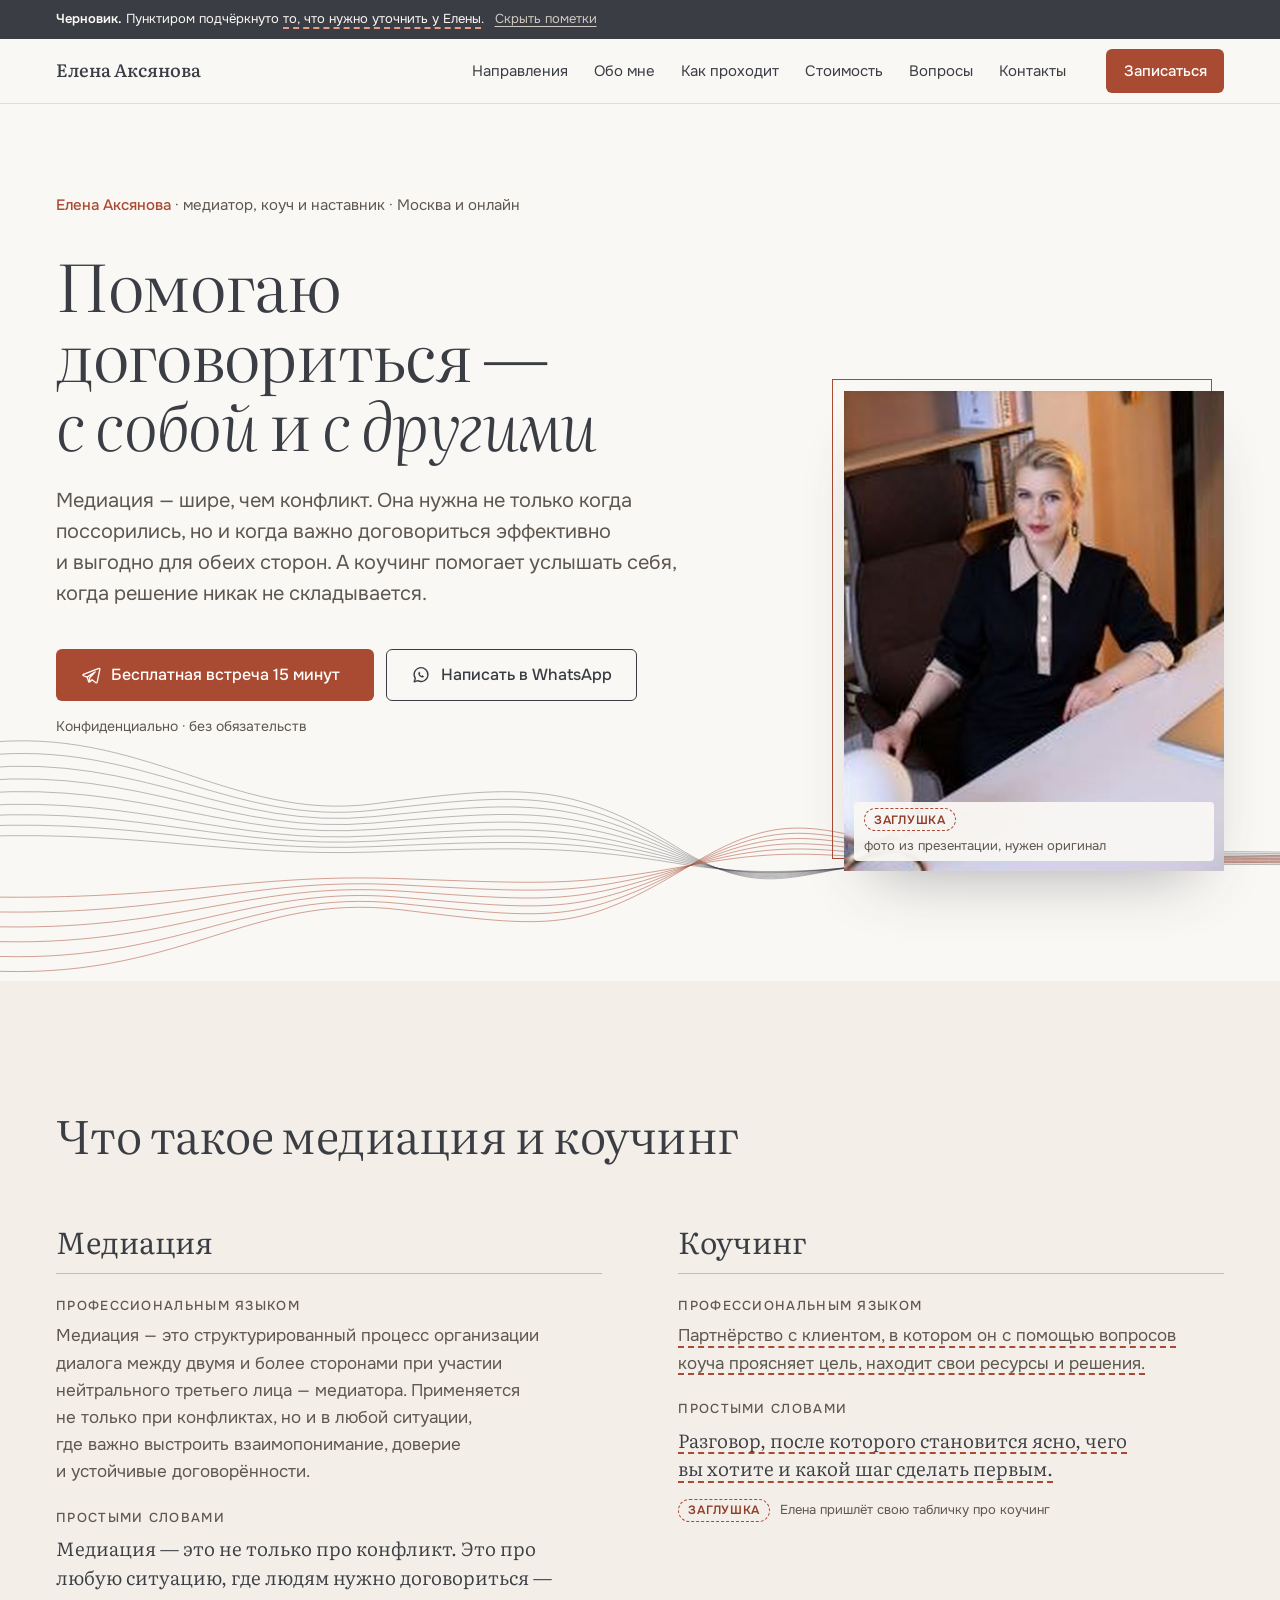
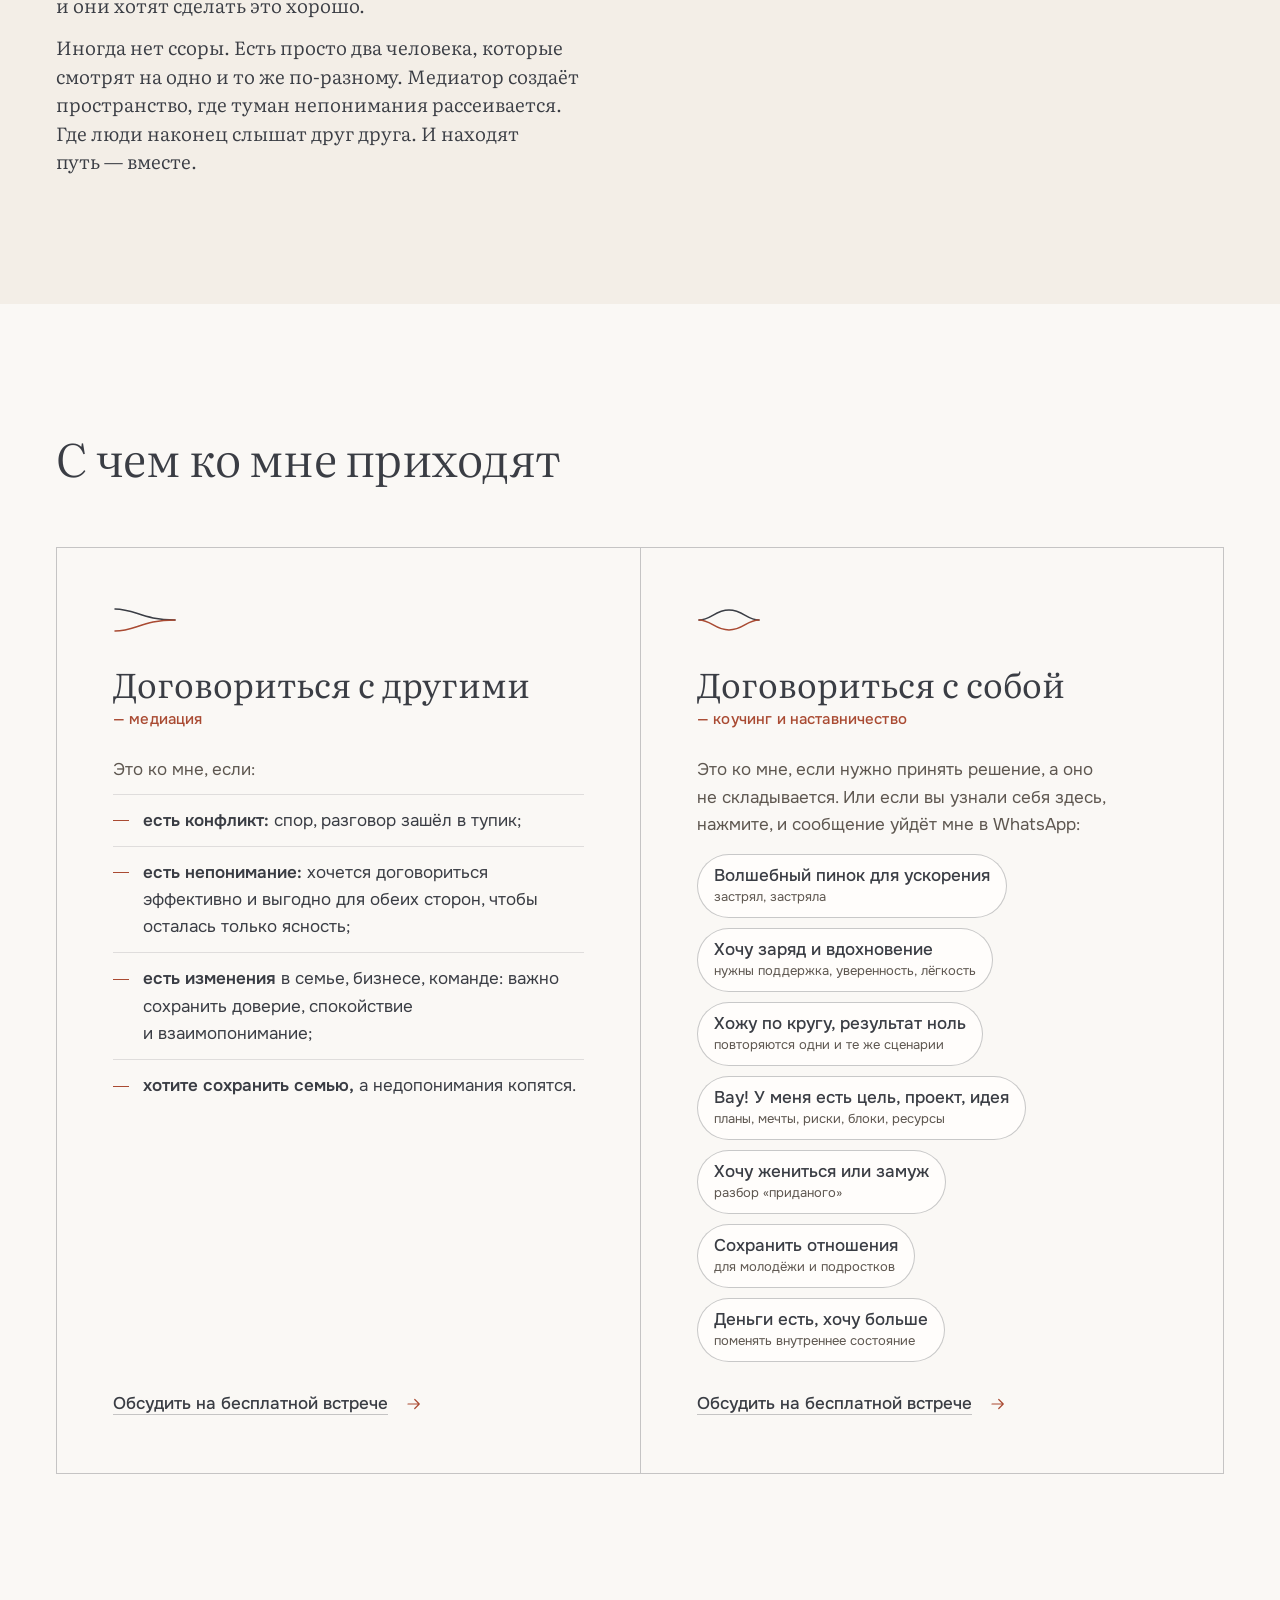
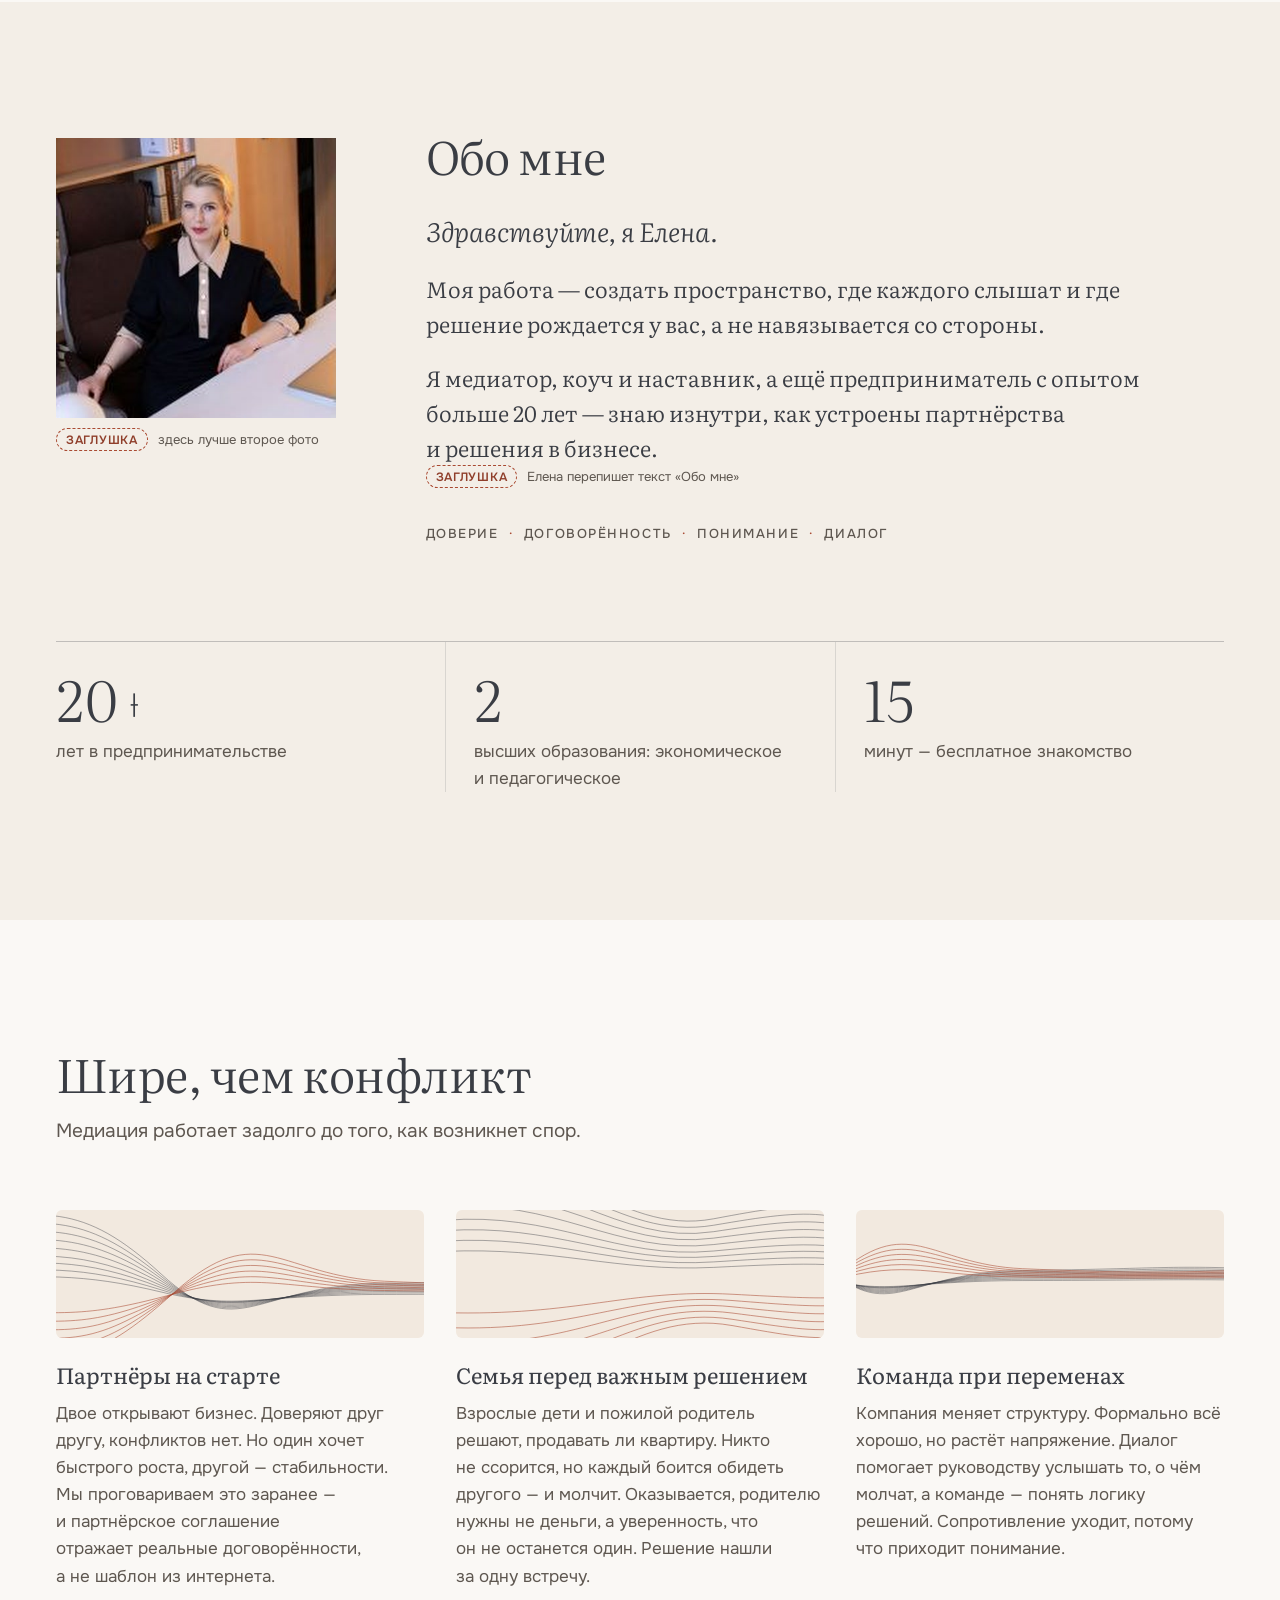
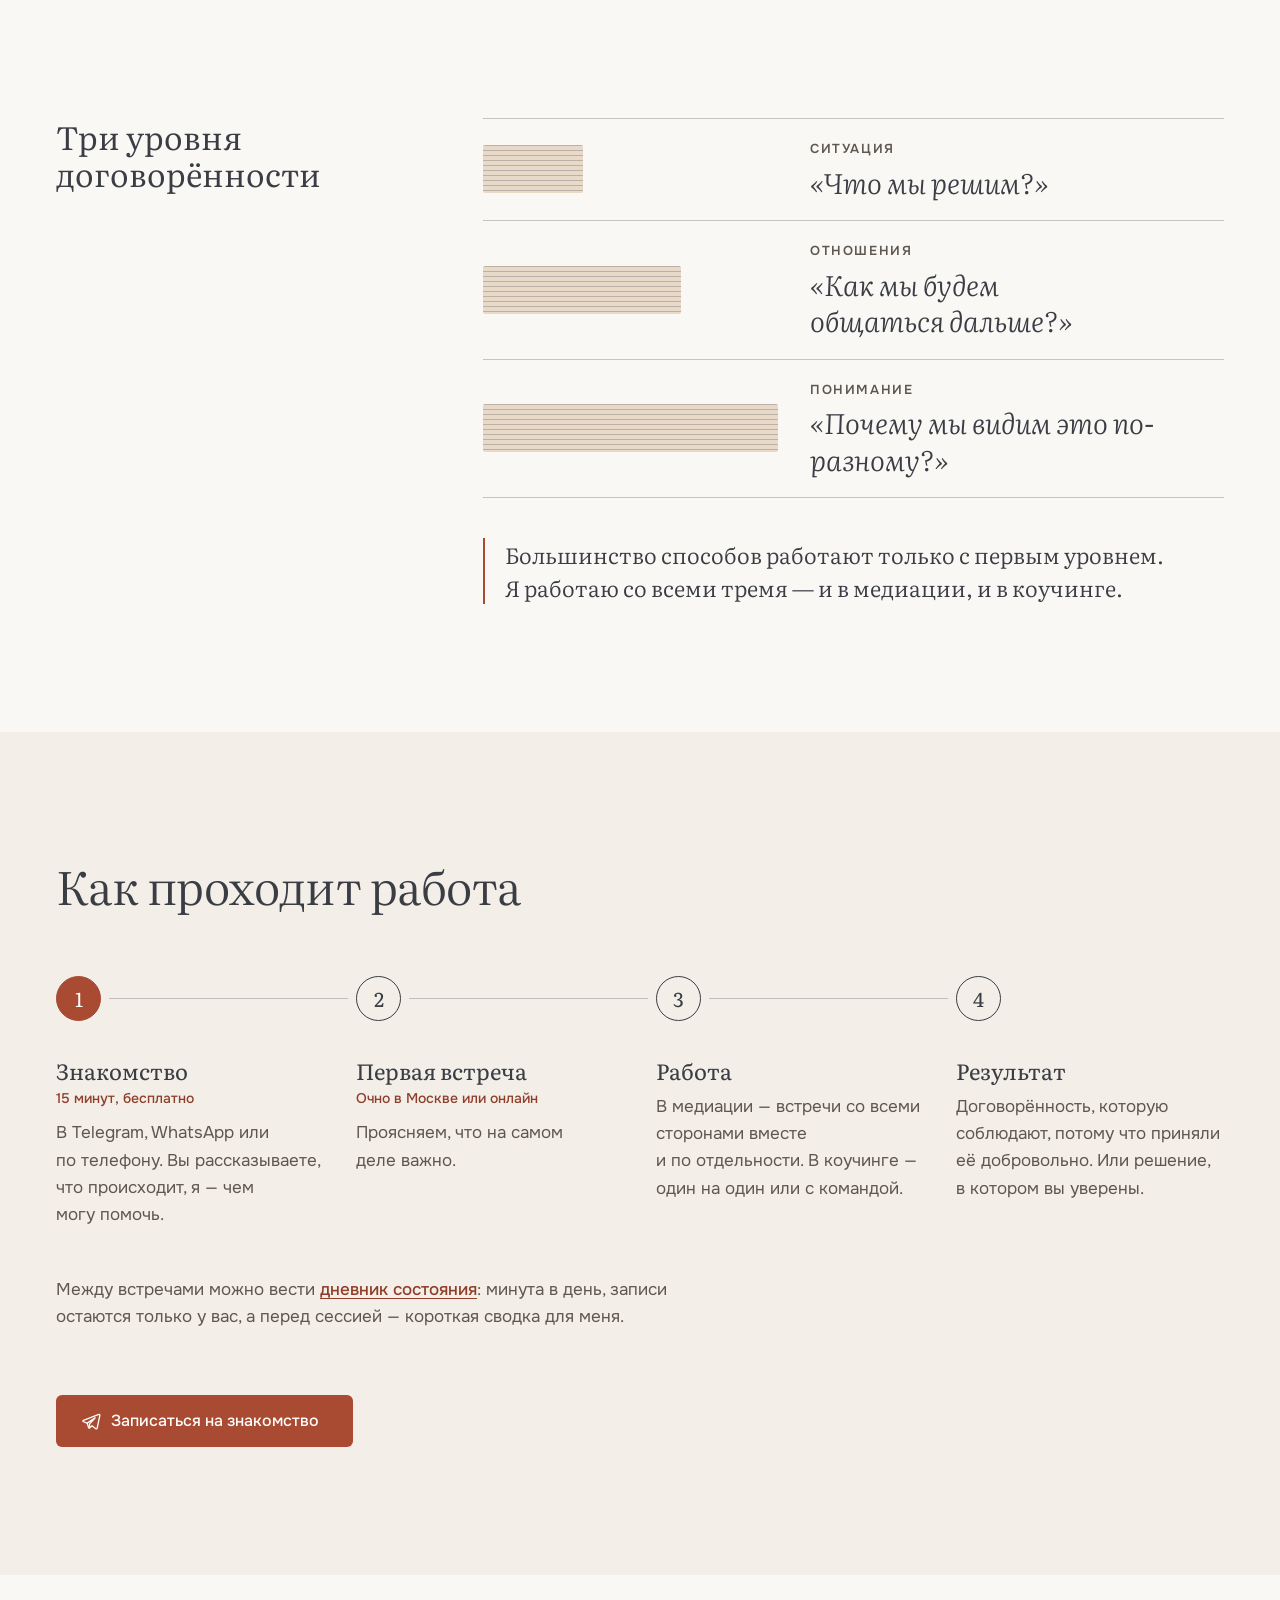
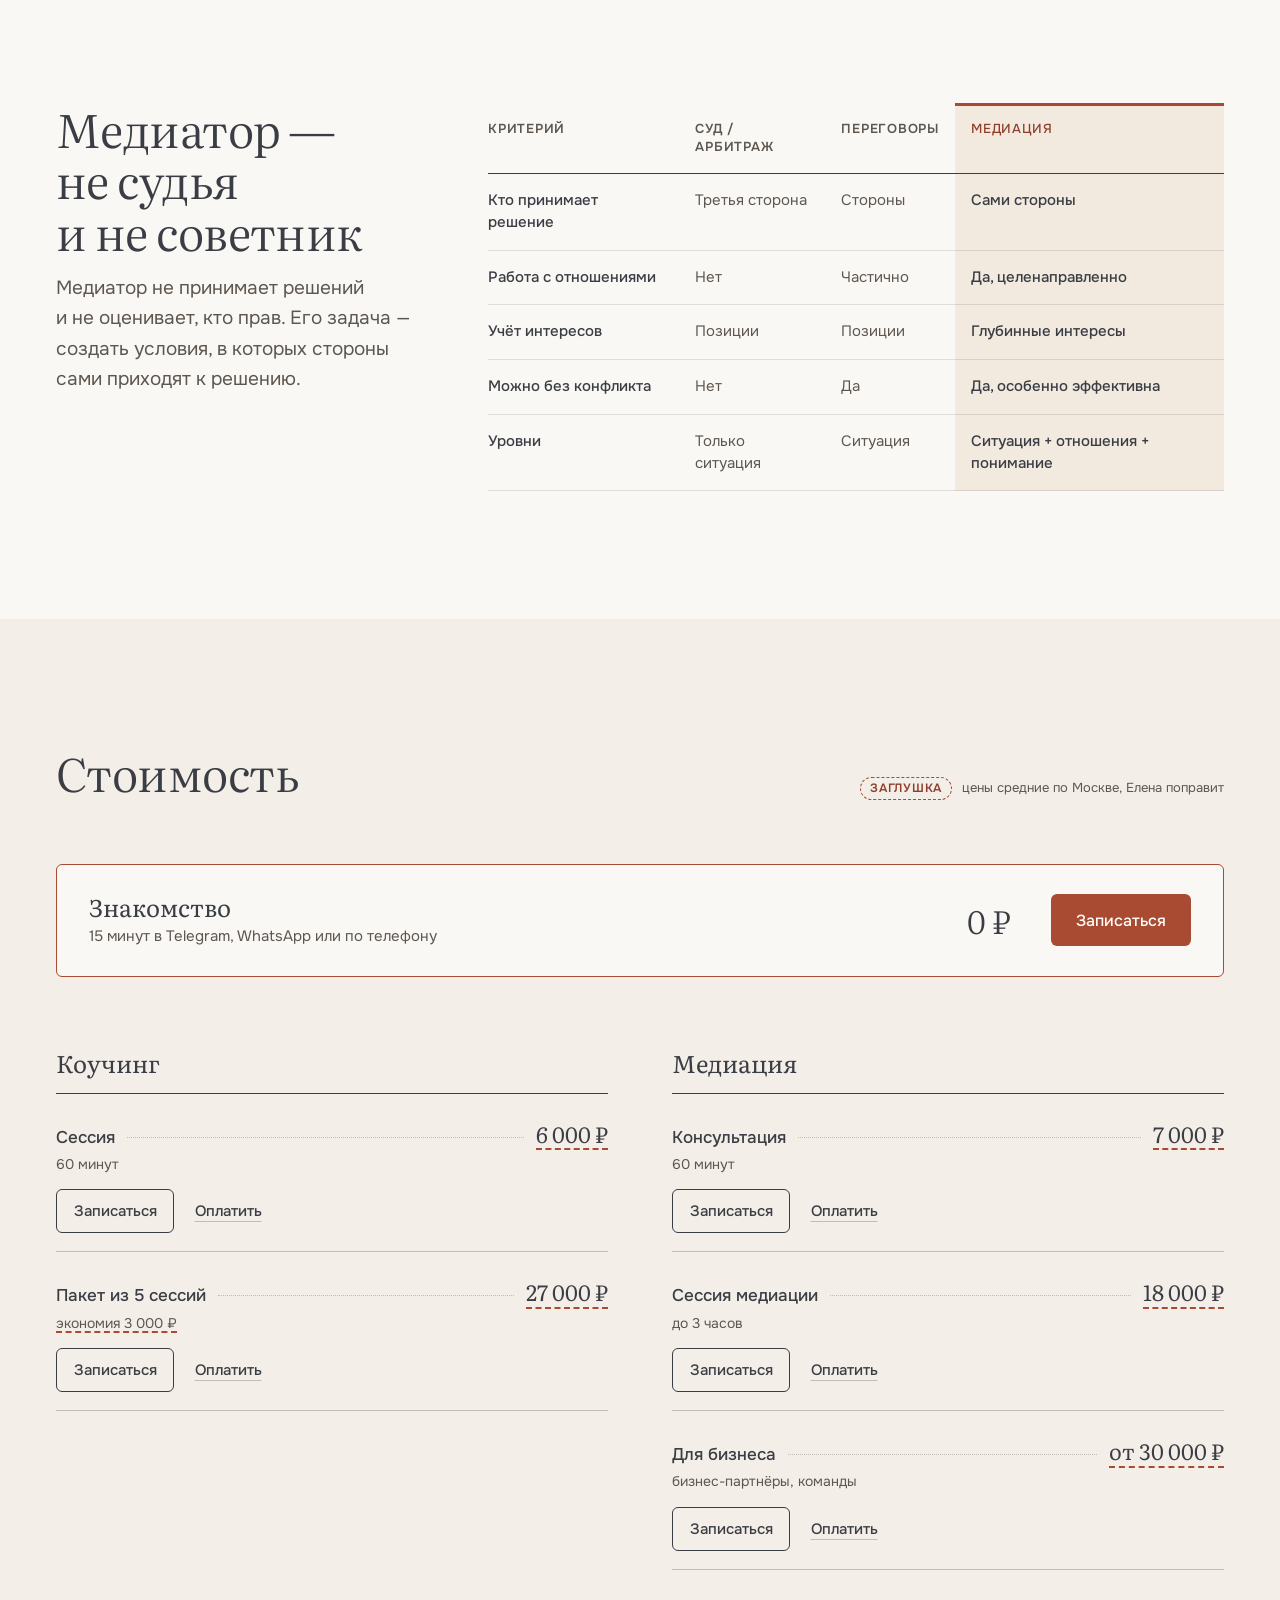
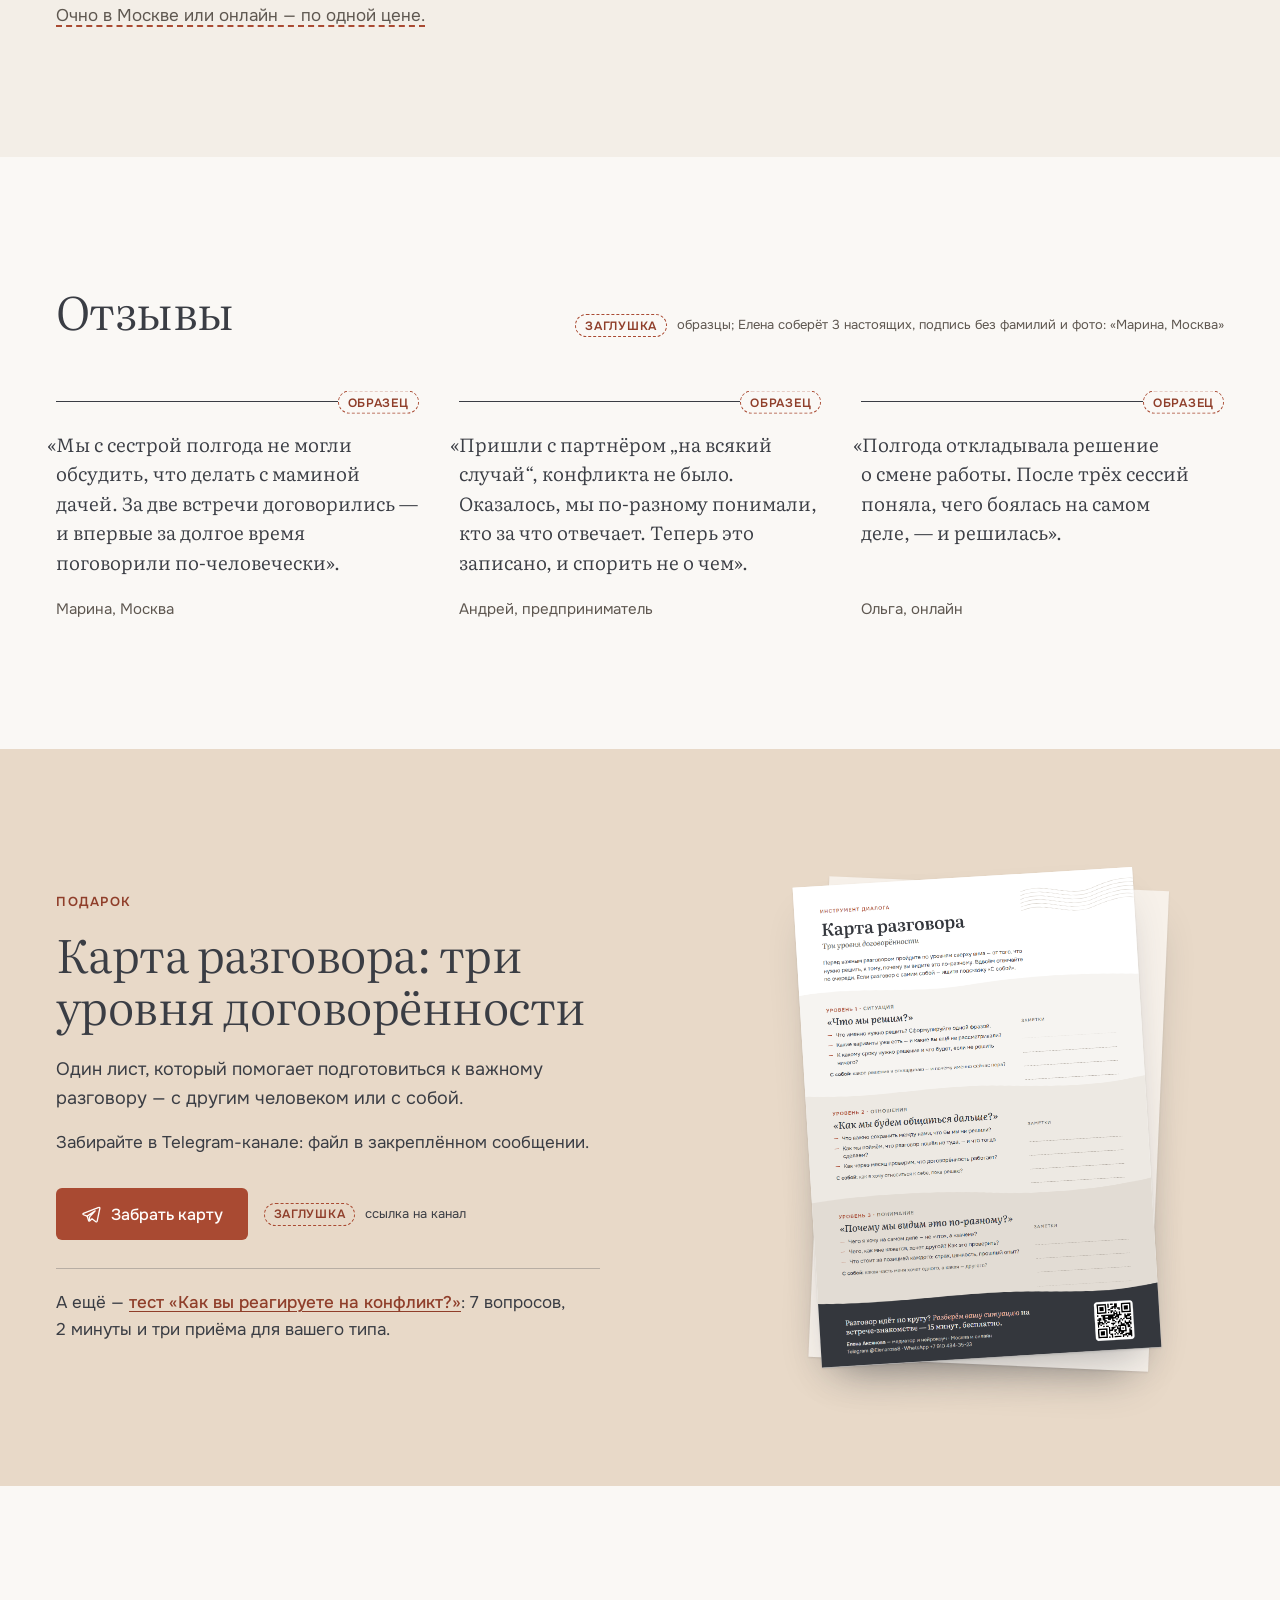
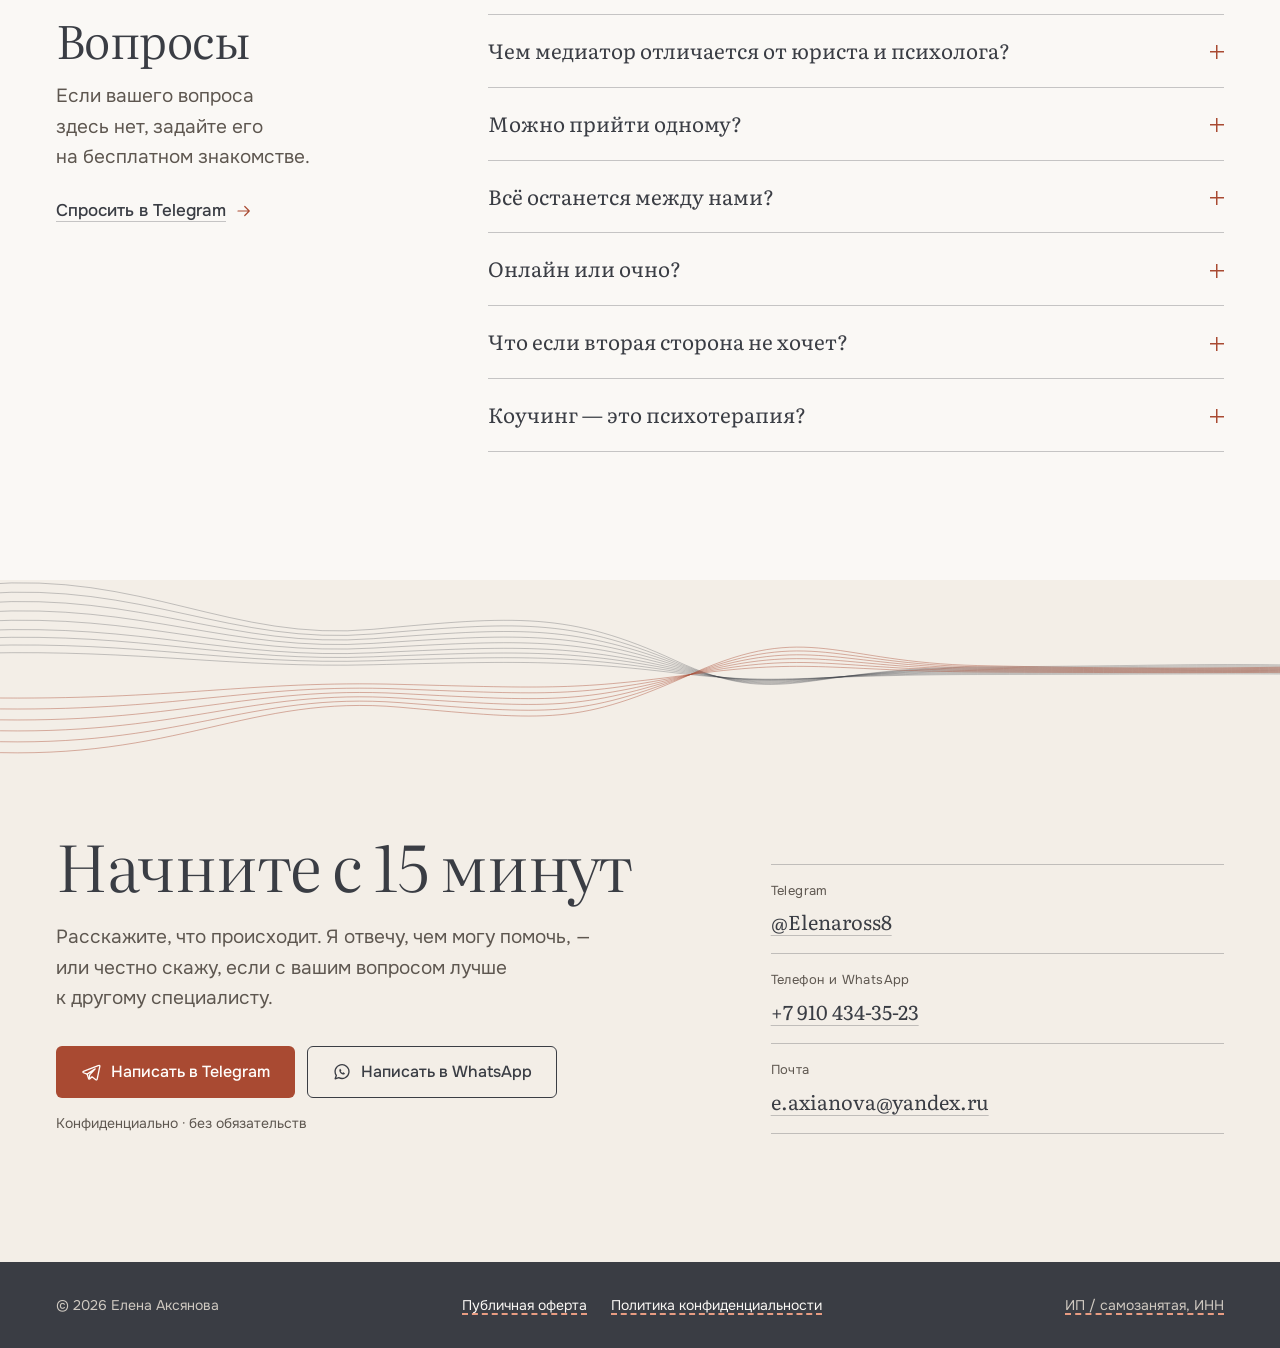
==== commit d6c6f720: "Заголовок «с собой и с другими», тексты Елены про медиацию Co-Authored-By: Claude Opus 5.5 <noreply@" ====
--- a/index.html
+++ b/index.html
@@ -4,7 +4,7 @@
   <meta charset="utf-8">
   <meta name="viewport" content="width=device-width, initial-scale=1, viewport-fit=cover">
   <title>Елена Аксянова — медиатор, коуч и наставник. Москва и онлайн</title>
-  <meta name="description" content="Медиация и коучинг: помогаю договориться — с другими и с собой. Семья, бизнес-партнёры, команды. Москва и онлайн. Бесплатная встреча-знакомство 15 минут в Telegram или WhatsApp.">
+  <meta name="description" content="Медиация и коучинг: помогаю договориться — с собой и с другими. Семья, бизнес-партнёры, команды. Москва и онлайн. Бесплатная встреча-знакомство 15 минут в Telegram или WhatsApp.">
 
   <!-- ЧЕРНОВИК: перед публикацией убрать noindex -->
   <meta name="robots" content="noindex, nofollow">
@@ -14,7 +14,7 @@
   <meta property="og:locale" content="ru_RU">
   <meta property="og:site_name" content="Елена Аксянова">
   <meta property="og:title" content="Елена Аксянова — медиатор, коуч и наставник">
-  <meta property="og:description" content="Помогаю договориться — с другими и с собой. Москва и онлайн. Бесплатная встреча-знакомство 15 минут.">
+  <meta property="og:description" content="Помогаю договориться — с собой и с другими. Москва и онлайн. Бесплатная встреча-знакомство 15 минут.">
   <!-- TODO: когда появится домен — абсолютный адрес в og:image, добавить og:url, сделать картинку 1200×630 -->
   <meta property="og:image" content="img/elena-portrait.jpg">
   <meta property="og:image:width" content="424">
@@ -119,7 +119,7 @@
     <div class="container hero__grid">
       <div class="hero__text">
         <p class="hero__eyebrow"><span class="hero__name">Елена Аксянова</span> · медиатор, коуч и&nbsp;наставник · Москва и&nbsp;онлайн</p>
-        <h1 class="hero__title" id="hero-title">Помогаю договориться&nbsp;— <span class="hero__title-line"><em>с&nbsp;другими</em> и&nbsp;<em>с&nbsp;собой</em></span></h1>
+        <h1 class="hero__title" id="hero-title">Помогаю договориться&nbsp;— <span class="hero__title-line"><em>с&nbsp;собой</em> и&nbsp;<em>с&nbsp;другими</em></span></h1>
         <p class="hero__lead">Медиация&nbsp;— шире, чем конфликт. Она нужна не&nbsp;только когда поссорились, но&nbsp;и&nbsp;когда важно договориться эффективно и&nbsp;выгодно для обеих сторон. А&nbsp;коучинг помогает услышать себя, когда решение никак не&nbsp;складывается.</p>
         <div class="hero__actions">
           <a class="btn btn--primary" href="https://t.me/Elenaross8" target="_blank" rel="noopener">
@@ -155,9 +155,10 @@
         <article class="define__item">
           <h3 class="define__name">Медиация</h3>
           <p class="define__label">Профессиональным языком</p>
-          <p class="define__pro">Способ урегулировать спор при участии нейтрального посредника&nbsp;— медиатора. Стороны участвуют добровольно и&nbsp;сами приходят к&nbsp;решению, которое устраивает обе.</p>
+          <p class="define__pro">Медиация&nbsp;— это структурированный процесс организации диалога между двумя и&nbsp;более сторонами при участии нейтрального третьего лица&nbsp;— медиатора. Применяется не&nbsp;только при конфликтах, но&nbsp;и&nbsp;в&nbsp;любой ситуации, где важно выстроить взаимопонимание, доверие и&nbsp;устойчивые договорённости.</p>
           <p class="define__label">Простыми словами</p>
-          <p class="define__simple">Спокойный человек со&nbsp;стороны помогает вам поговорить, услышать друг друга и&nbsp;договориться, без суда и&nbsp;без победителей.</p>
+          <p class="define__simple">Медиация&nbsp;— это не&nbsp;только про конфликт. Это про любую ситуацию, где людям нужно договориться&nbsp;— и&nbsp;они хотят сделать это хорошо.</p>
+          <p class="define__simple">Иногда нет ссоры. Есть просто два человека, которые смотрят на&nbsp;одно и&nbsp;то&nbsp;же по-разному. Медиатор создаёт пространство, где туман непонимания рассеивается. Где люди наконец слышат друг друга. И&nbsp;находят путь&nbsp;— вместе.</p>
         </article>
         <article class="define__item">
           <h3 class="define__name">Коучинг</h3>
--- a/css/style.css
+++ b/css/style.css
@@ -1491,3 +1491,4 @@
 .chip__title { font-weight: 500; }
 .chip__sub { font-size: .8125rem; color: var(--ink-soft); }
 @media (prefers-reduced-motion: reduce) { .chip { transition: none; } .chip:hover { transform: none; } }
+.define__simple + .define__simple { margin-top: .7em; }
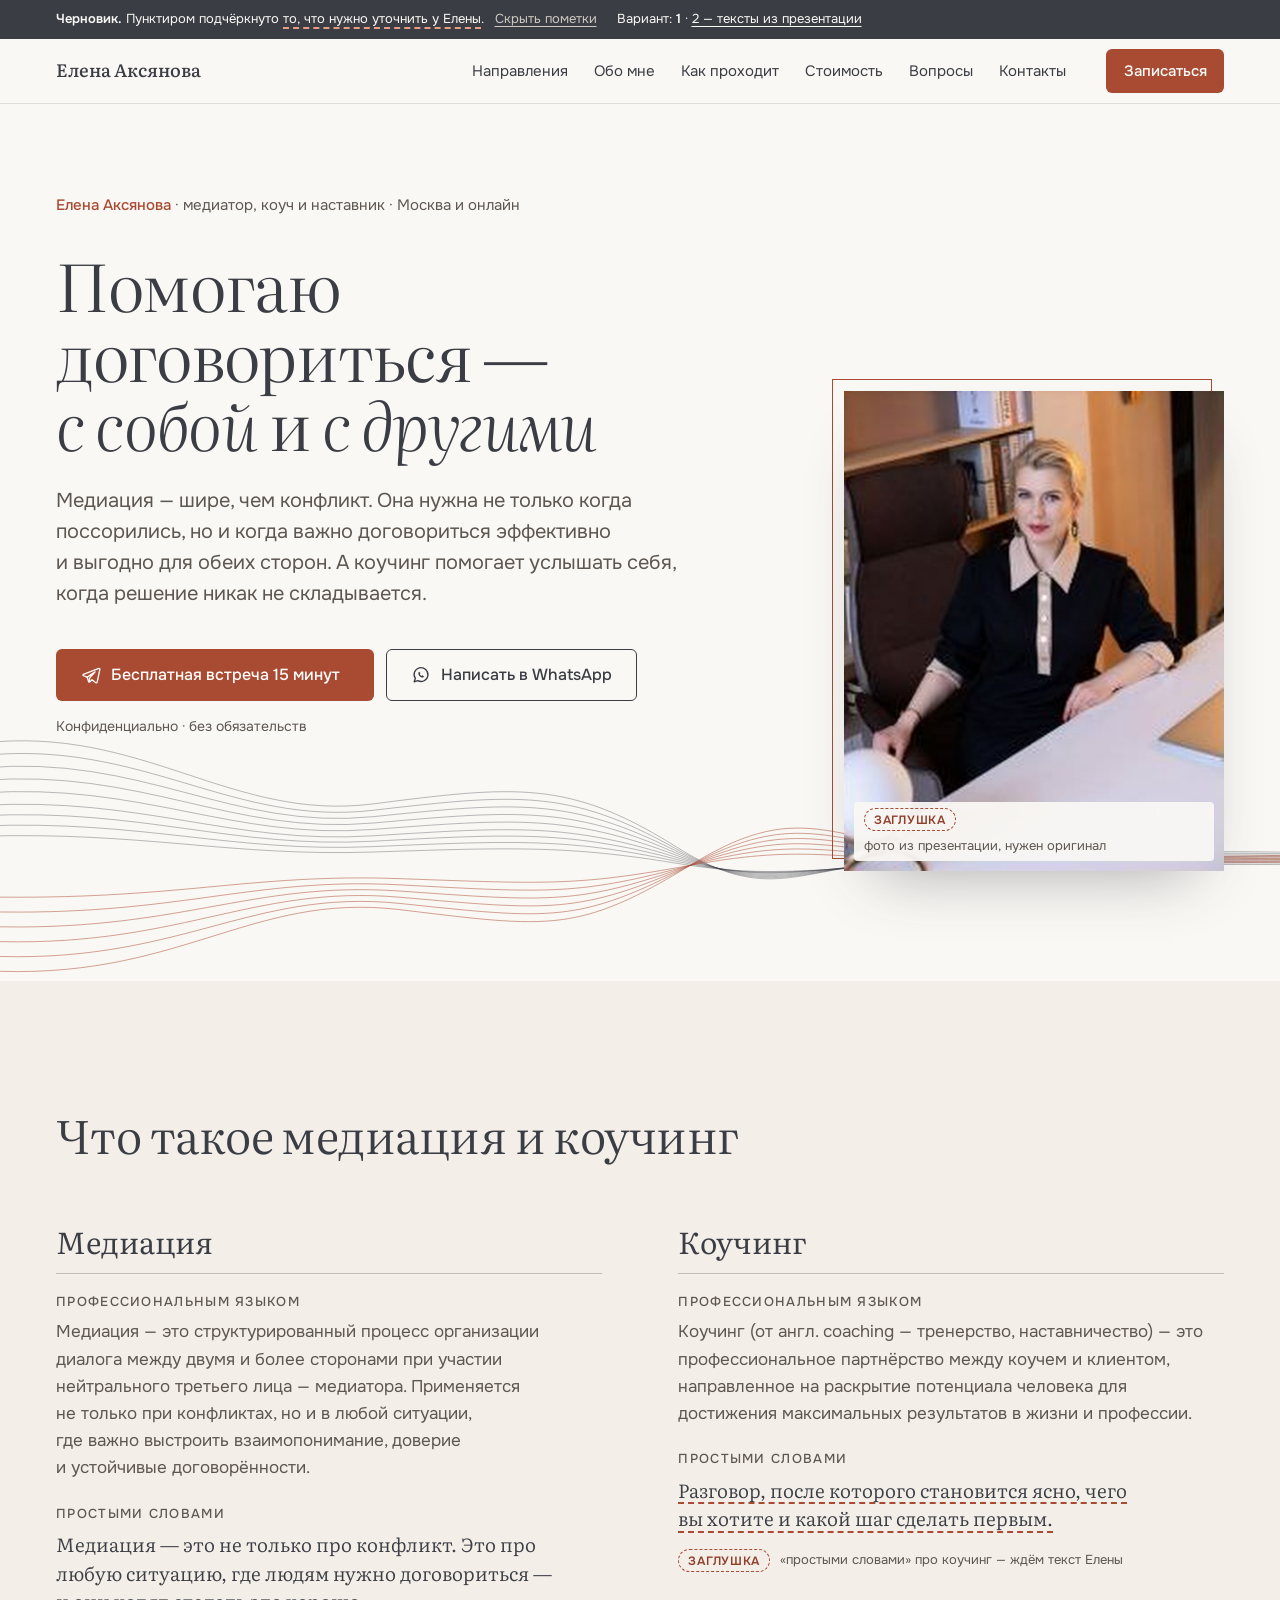
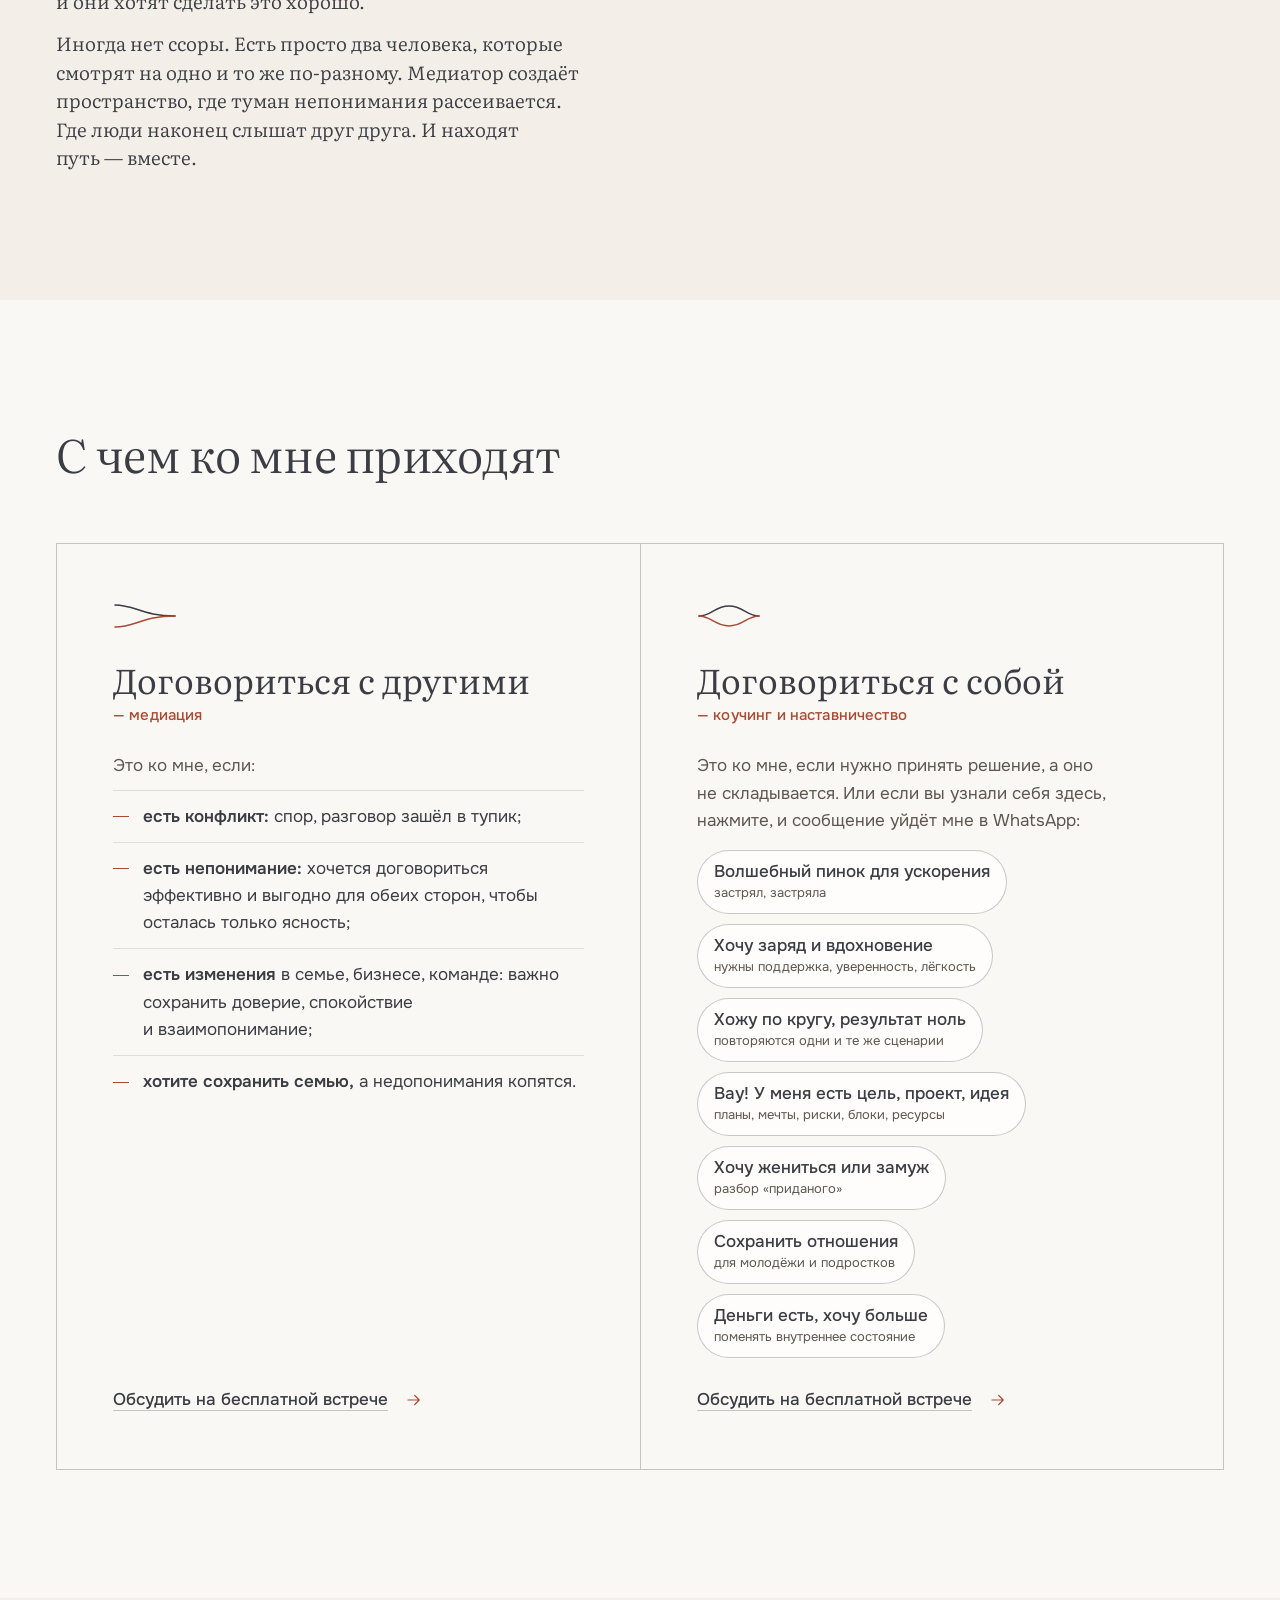
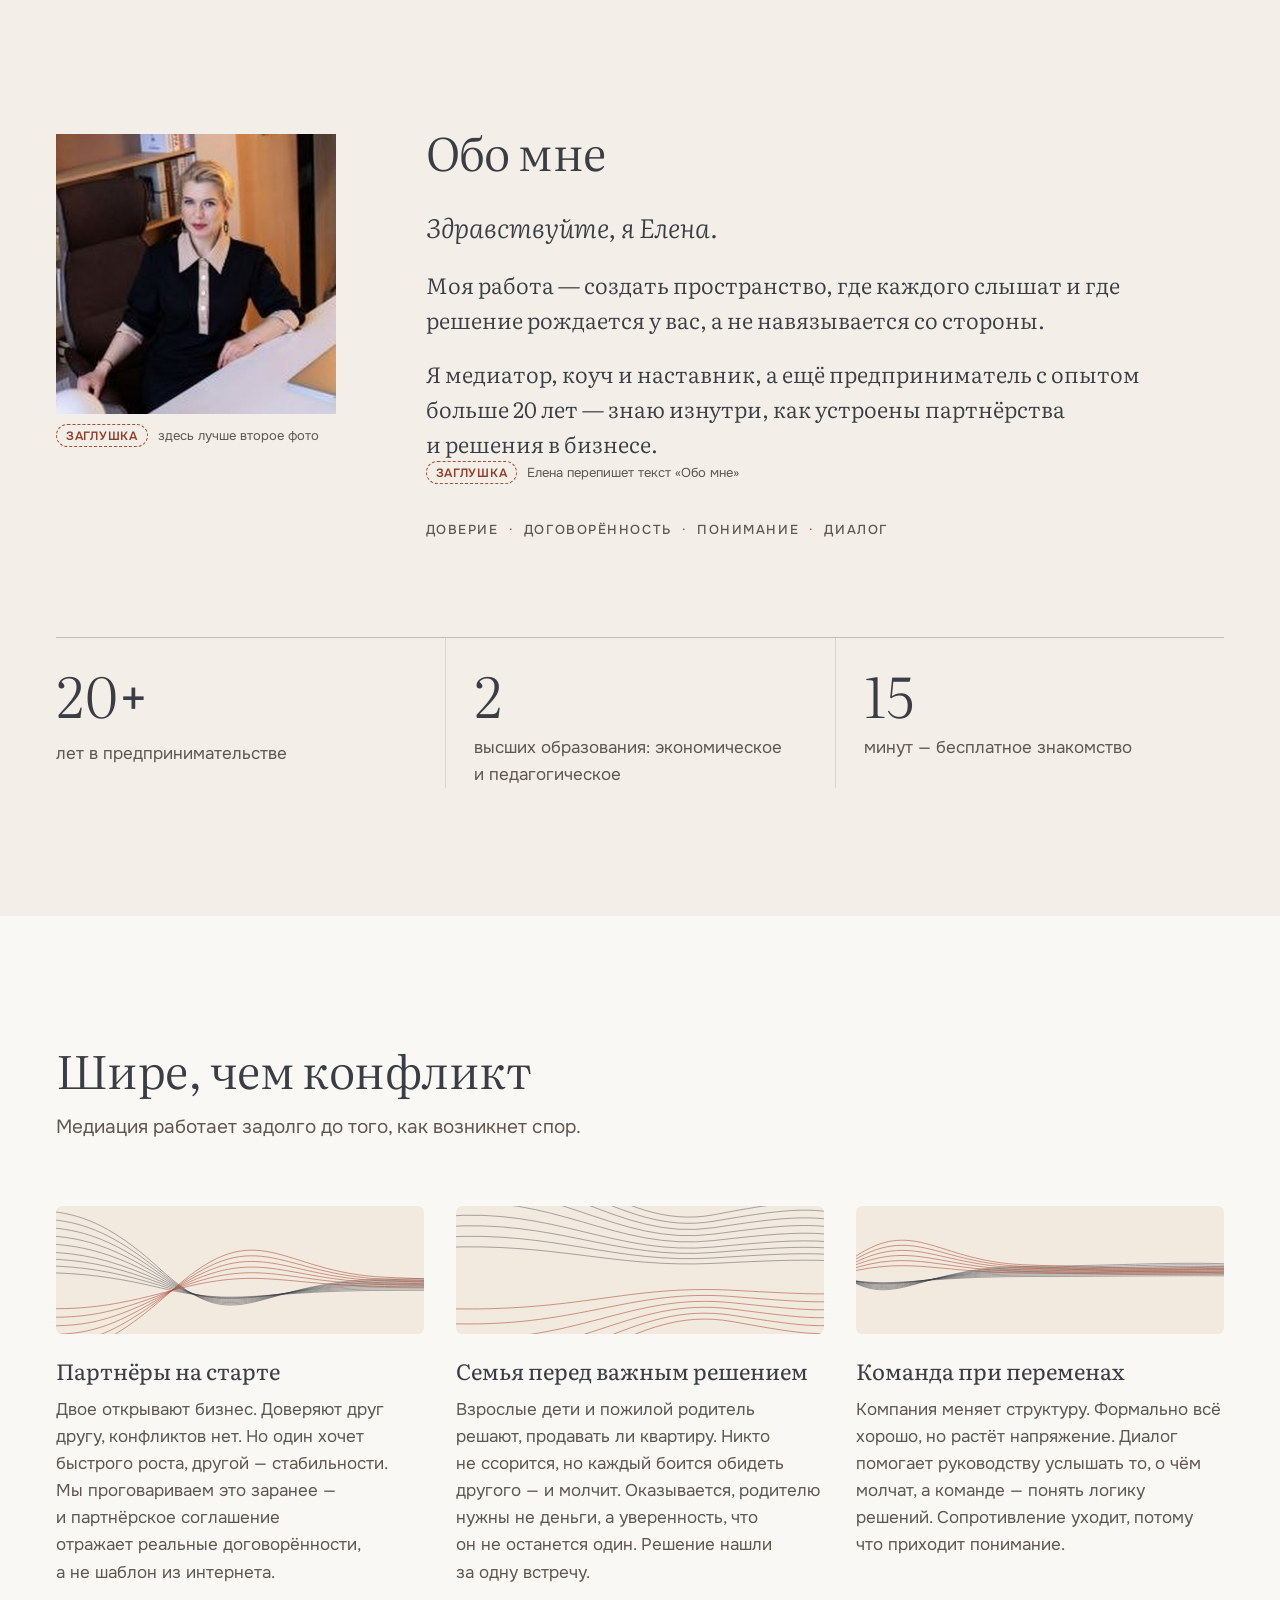
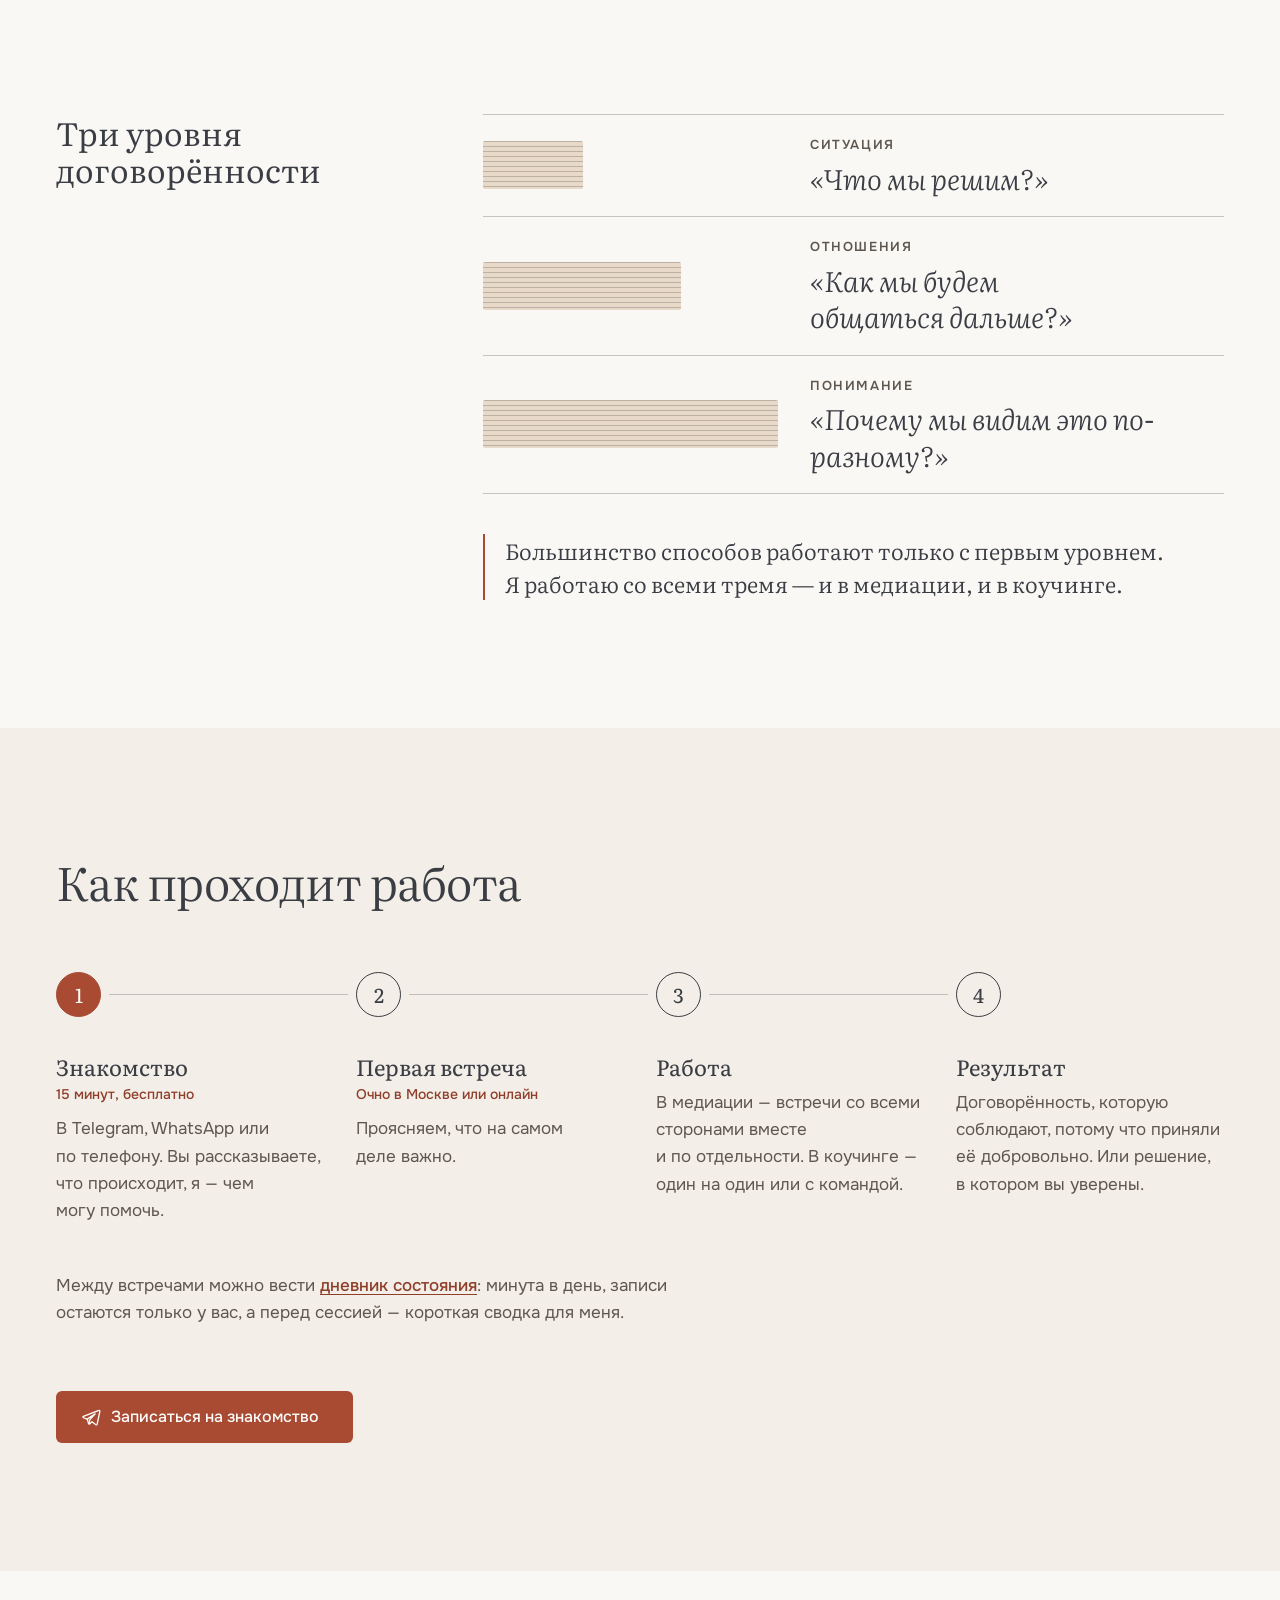
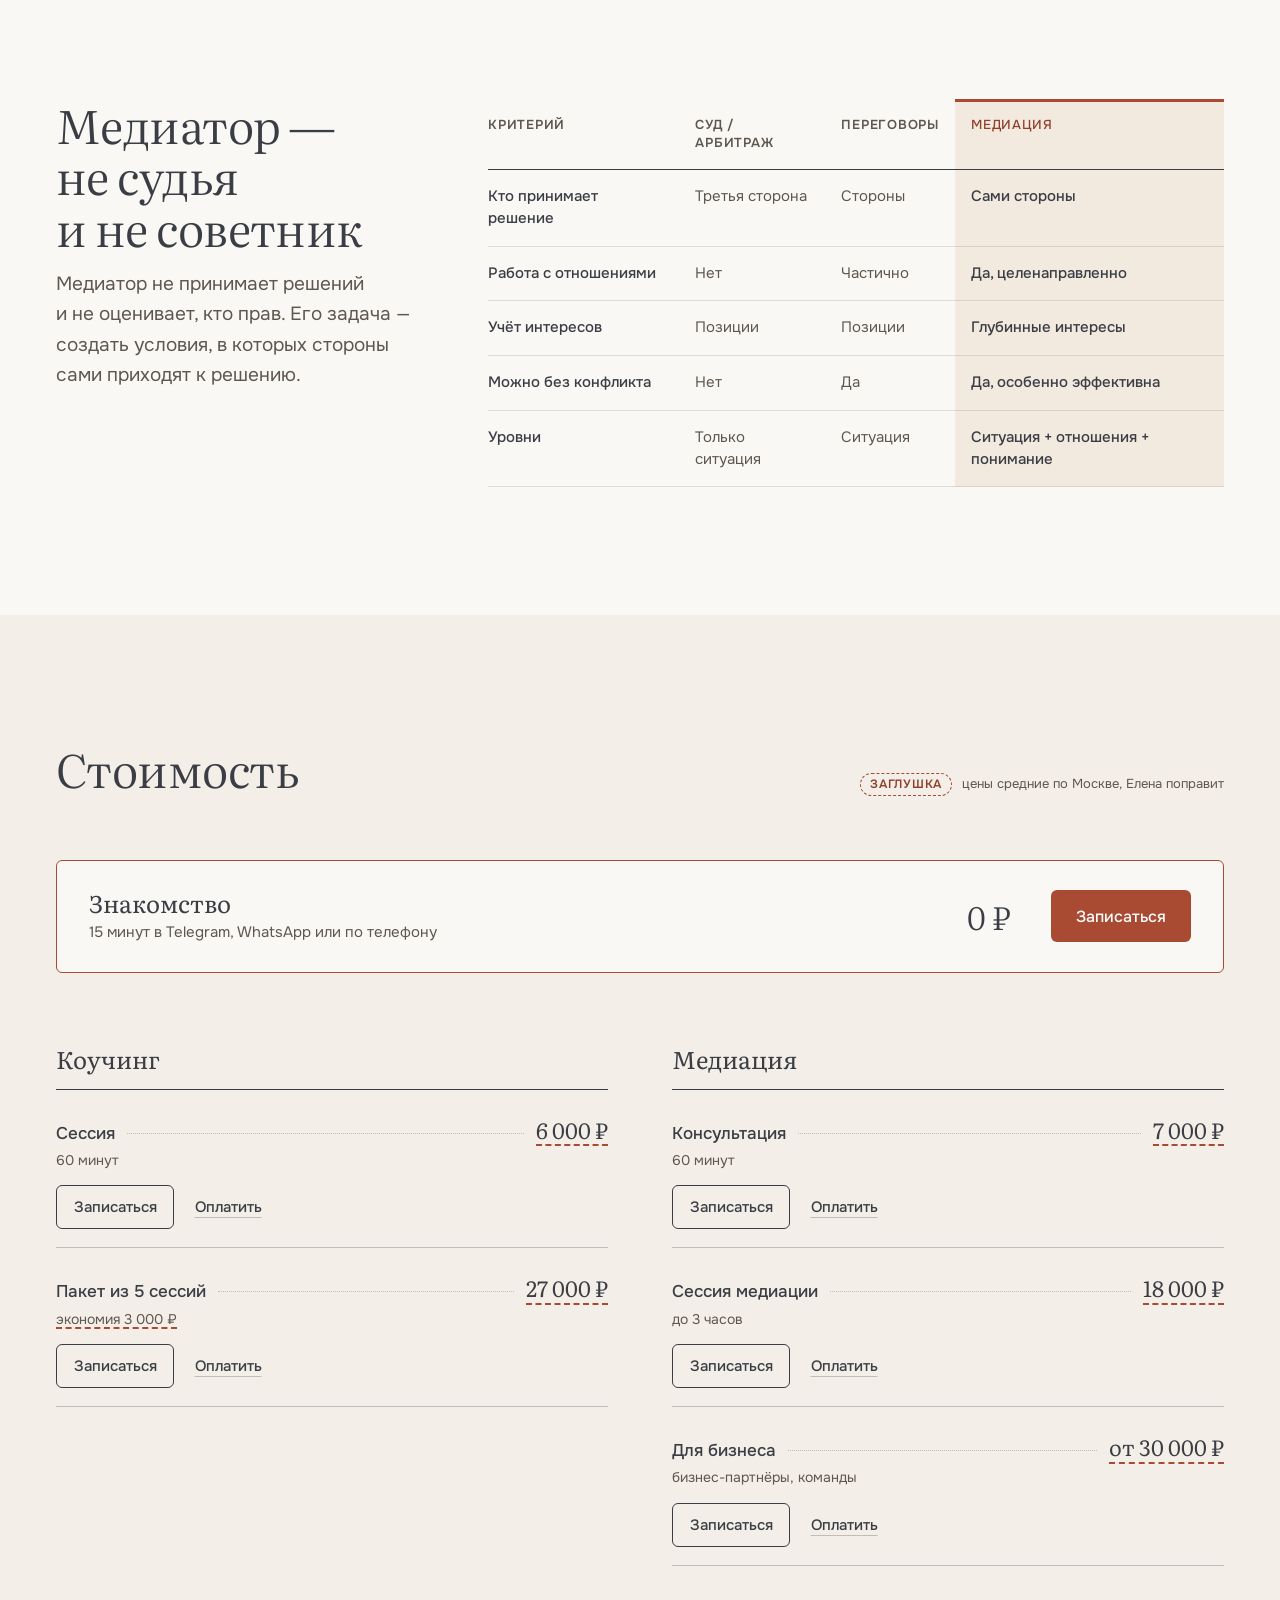
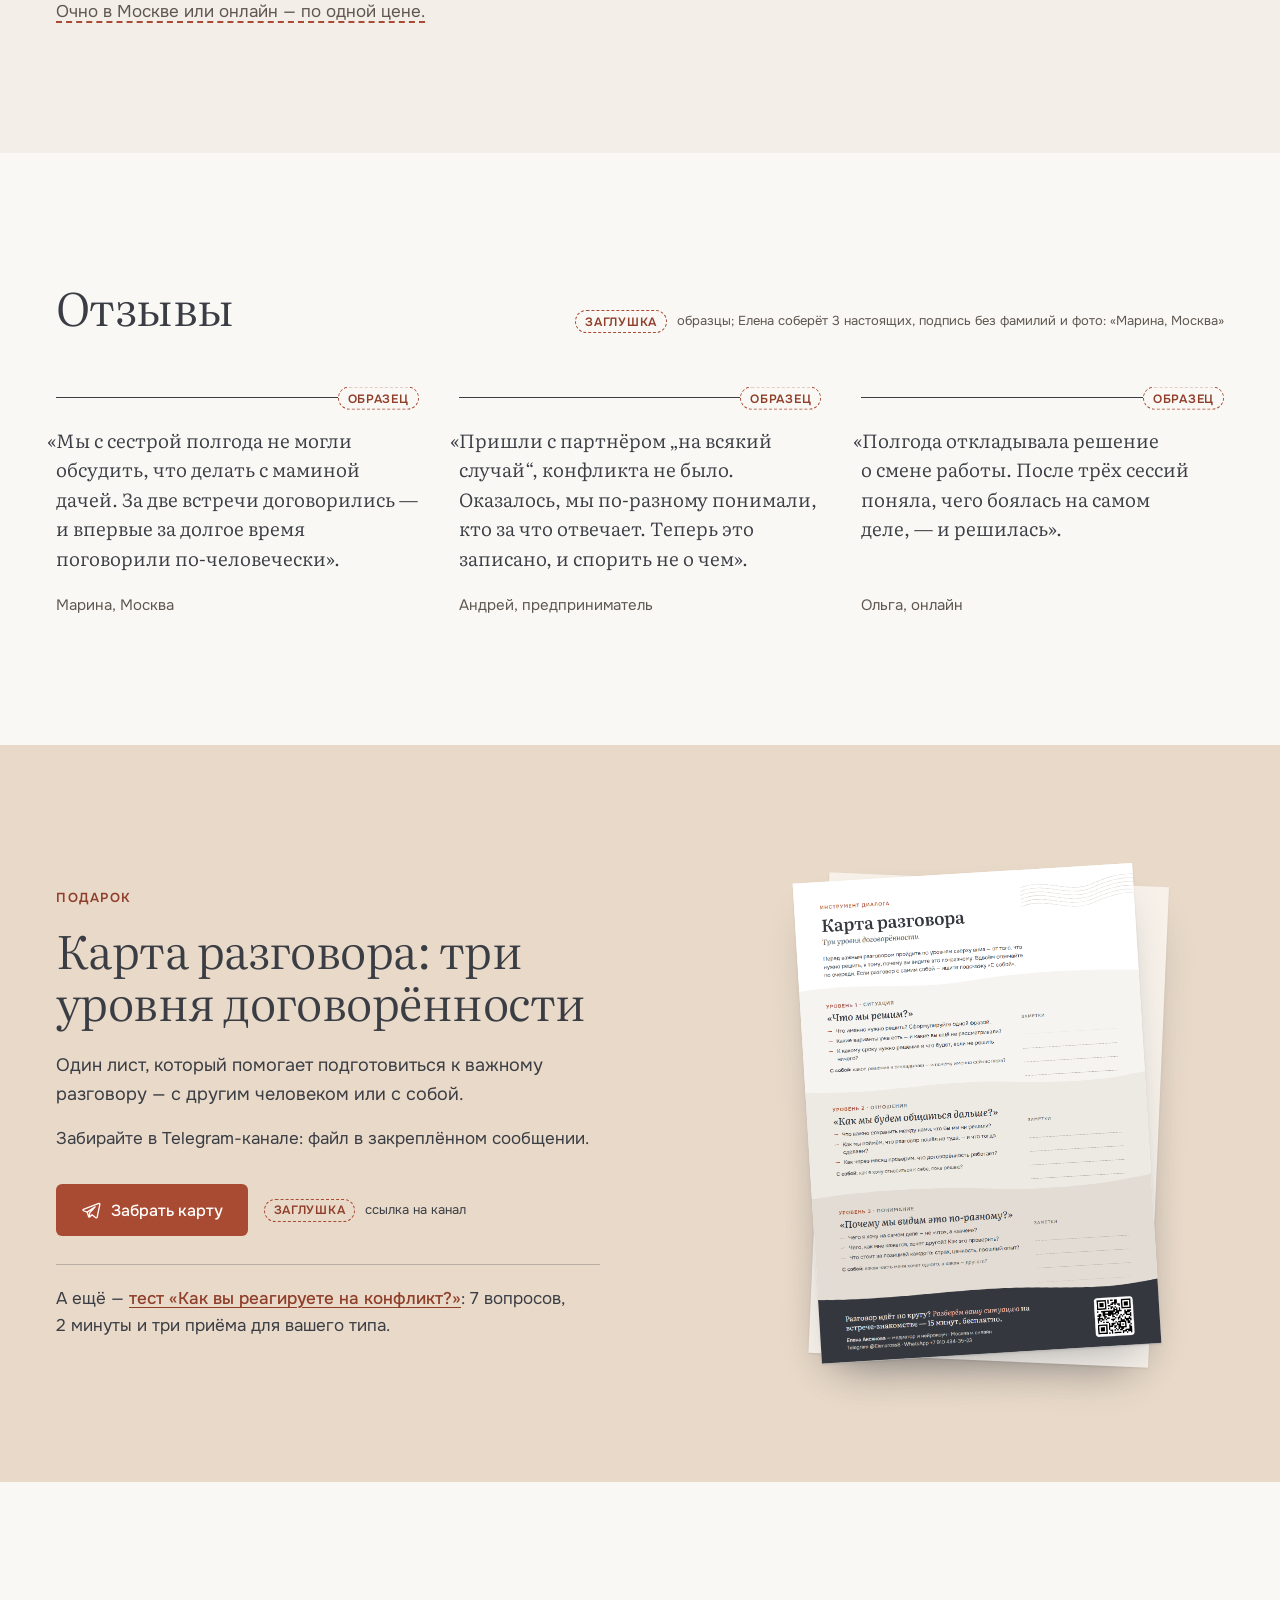
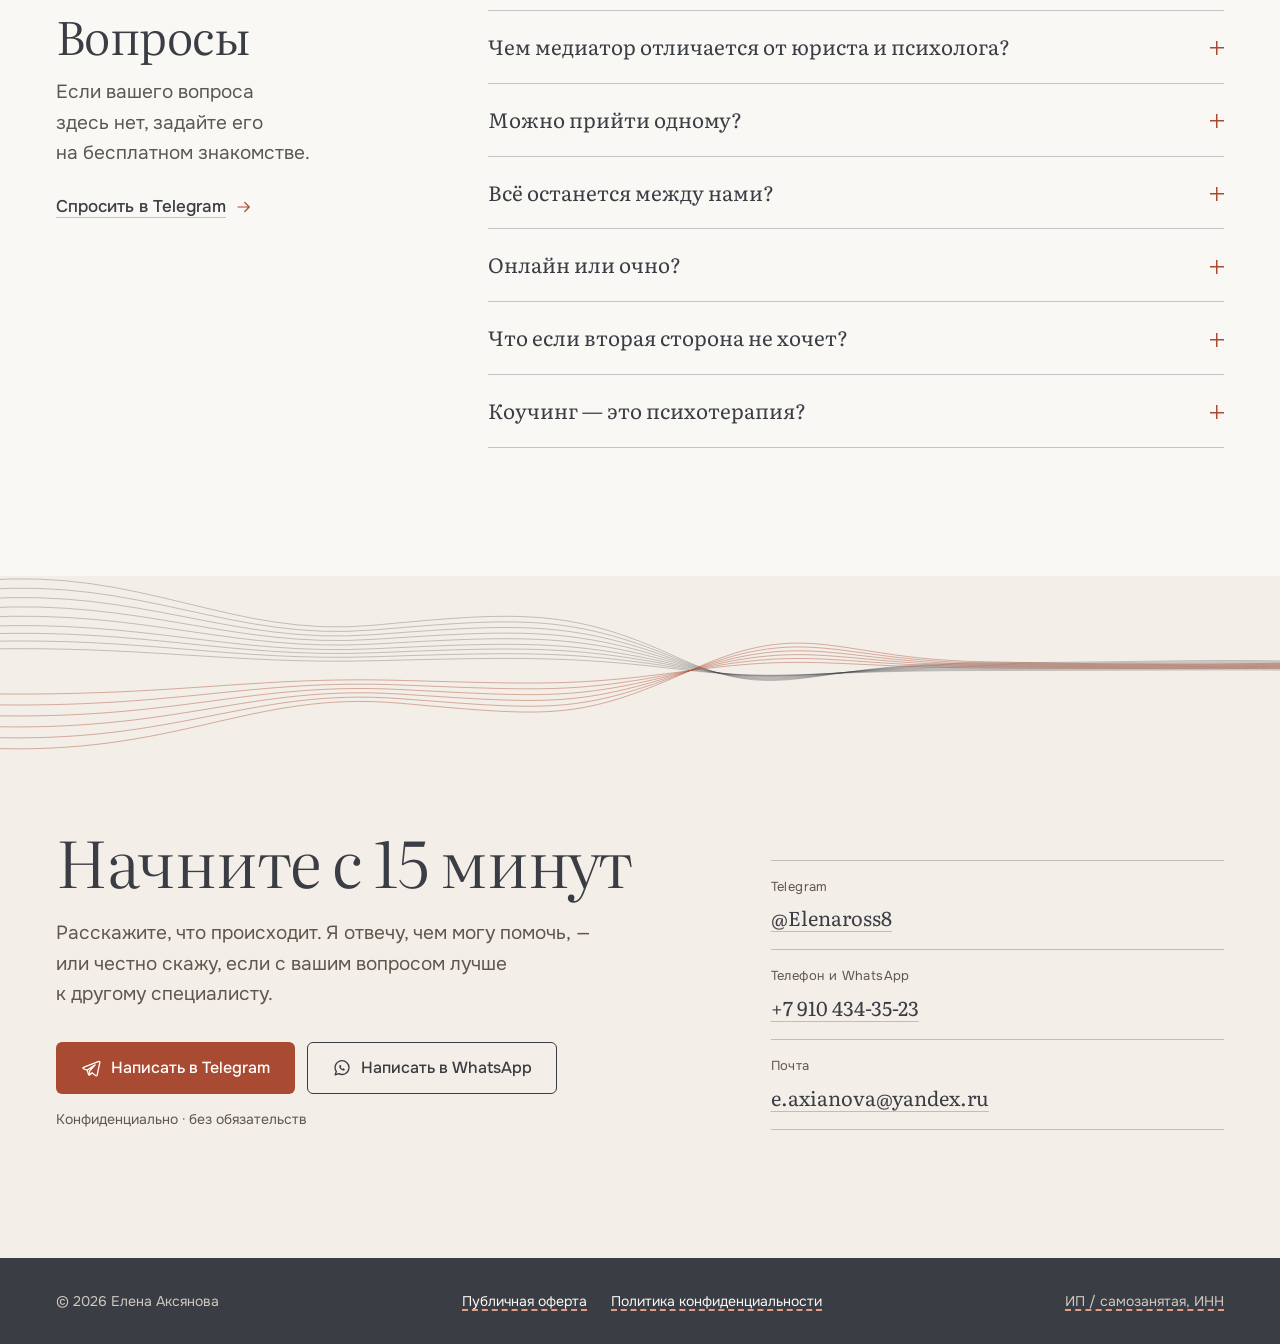
==== commit bb342bcb: "Вариант 2 на текстах из презентации; переключатель вариантов; таблица на телефоне Co-Authored-By: Cl" ====
--- a/index.html
+++ b/index.html
@@ -84,6 +84,7 @@
   <div class="container draft-bar__inner">
     <p class="draft-bar__text"><b>Черновик.</b> Пунктиром подчёркнуто <span class="todo">то, что нужно уточнить у&nbsp;Елены</span>.
       <button type="button" class="draft-bar__toggle" data-marks-toggle>Скрыть пометки</button>
+      <span class="variant-switch">Вариант: <b>1</b> · <a href="v2.html">2&nbsp;— тексты из&nbsp;презентации</a></span>
     </p>
   </div>
 </div>
@@ -163,10 +164,10 @@
         <article class="define__item">
           <h3 class="define__name">Коучинг</h3>
           <p class="define__label">Профессиональным языком</p>
-          <p class="define__pro"><span class="todo">Партнёрство с&nbsp;клиентом, в&nbsp;котором он&nbsp;с&nbsp;помощью вопросов коуча проясняет цель, находит свои ресурсы и&nbsp;решения.</span></p>
+          <p class="define__pro">Коучинг (от&nbsp;англ. coaching&nbsp;— тренерство, наставничество)&nbsp;— это профессиональное партнёрство между коучем и&nbsp;клиентом, направленное на&nbsp;раскрытие потенциала человека для достижения максимальных результатов в&nbsp;жизни и&nbsp;профессии.</p>
           <p class="define__label">Простыми словами</p>
           <p class="define__simple"><span class="todo">Разговор, после которого становится ясно, чего вы&nbsp;хотите и&nbsp;какой шаг сделать первым.</span></p>
-          <p class="draft-note"><span class="badge-todo">заглушка</span> Елена пришлёт свою табличку про коучинг</p>
+          <p class="draft-note"><span class="badge-todo">заглушка</span> «простыми словами» про коучинг&nbsp;— ждём текст Елены</p>
         </article>
       </div>
     </div>
@@ -249,7 +250,7 @@
 
     <div class="container">
       <ul class="facts">
-        <li><span class="facts__num">20+</span><span class="facts__label">лет в&nbsp;предпринимательстве</span></li>
+        <li><span class="facts__num">20<span class="facts__plus">+</span></span><span class="facts__label">лет в&nbsp;предпринимательстве</span></li>
         <li><span class="facts__num">2</span><span class="facts__label">высших образования: экономическое и&nbsp;педагогическое</span></li>
         <li><span class="facts__num">15</span><span class="facts__label">минут&nbsp;— бесплатное знакомство</span></li>
       </ul>
--- a/css/style.css
+++ b/css/style.css
@@ -1492,3 +1492,128 @@
 .chip__sub { font-size: .8125rem; color: var(--ink-soft); }
 @media (prefers-reduced-motion: reduce) { .chip { transition: none; } .chip:hover { transform: none; } }
 .define__simple + .define__simple { margin-top: .7em; }
+
+/* ---------- Вариант 2: тексты из презентации ---------- */
+
+.variant-switch { margin-left: 16px; white-space: nowrap; }
+.variant-switch a { color: inherit; text-decoration: underline; text-underline-offset: 3px; }
+
+.hero__values {
+  margin-top: 14px;
+  font-size: .8125rem;
+  font-weight: 500;
+  letter-spacing: .12em;
+  text-transform: uppercase;
+  color: var(--ink-soft);
+}
+
+.define__coach {
+  max-width: 46em;
+  margin-top: clamp(48px, 6vw, 72px);
+}
+.define__coach .define__simple { margin-top: 18px; }
+.define__item .define__name + p { margin-top: 18px; }
+
+.need-list {
+  display: grid;
+  gap: 20px;
+  margin: 0;
+  padding: 0;
+  list-style: none;
+  counter-reset: none;
+}
+@media (min-width: 900px) { .need-list { grid-template-columns: repeat(3, minmax(0, 1fr)); gap: 24px; } }
+.need-item {
+  padding: 28px;
+  background: var(--white);
+  border: 1px solid var(--line);
+  border-radius: var(--radius);
+}
+.need-item__num {
+  display: inline-grid;
+  place-items: center;
+  width: 36px;
+  height: 36px;
+  border-radius: 50%;
+  background: var(--graphite);
+  color: var(--paper);
+  font-weight: 500;
+}
+.need-item__title { margin-top: 20px; font-size: 1.375rem; font-weight: 420; line-height: 1.2; }
+.need-item p { margin-top: 12px; color: var(--ink-soft); }
+
+.trust__grid { display: grid; gap: 24px; }
+@media (min-width: 860px) { .trust__grid { grid-template-columns: 1fr 1fr; gap: 32px; align-items: start; } }
+.trust__col { padding: clamp(4px, 1vw, 8px) 0; }
+.trust__col p { margin-top: 14px; color: var(--ink-soft); }
+.trust__name { font-size: 1.375rem; font-weight: 420; }
+.trust__col--plate {
+  padding: clamp(28px, 4vw, 40px);
+  background: var(--graphite);
+  border-radius: var(--radius);
+  color: var(--paper);
+}
+.trust__col--plate p { color: var(--on-dark-soft); }
+
+.levels__lead { margin-top: 12px; max-width: 26em; color: var(--ink-soft); }
+.level__desc { margin-top: 6px; color: var(--ink-soft); }
+.level__desc + .level__q { margin-top: 8px; font-size: clamp(1.1875rem, 1rem + .6vw, 1.375rem); }
+
+.role__grid { display: grid; }
+@media (min-width: 1024px) {
+  .role__grid { grid-template-columns: minmax(0, 6fr) minmax(0, 5fr); gap: 64px; align-items: center; }
+  .role .section-head { margin-bottom: 0; }
+}
+.role-list { margin: 0; padding: 0; list-style: none; border-top: 1px solid var(--line-strong); }
+.role-list li {
+  position: relative;
+  padding: 18px 0 18px 34px;
+  border-bottom: 1px solid var(--line);
+  font-family: var(--font-serif);
+  font-size: 1.1875rem;
+  font-weight: 380;
+}
+.role-list li::before {
+  content: "";
+  position: absolute;
+  left: 0;
+  top: calc(18px + .7em);
+  width: 18px;
+  height: 1px;
+  background: var(--terracotta);
+}
+
+.manifest { background: var(--graphite); color: var(--paper); }
+.manifest__quote { margin: 0; max-width: 40em; }
+.manifest__lead {
+  font-family: var(--font-serif);
+  font-size: clamp(1.75rem, 1.3rem + 2vw, 2.75rem);
+  font-weight: 330;
+  line-height: 1.2;
+}
+.manifest__more { margin-top: 20px; color: var(--on-dark-soft); font-size: 1.0625rem; }
+.manifest__nums {
+  display: grid;
+  gap: 28px;
+  margin: clamp(48px, 7vw, 80px) 0 0;
+  padding: 0;
+  list-style: none;
+}
+@media (min-width: 760px) { .manifest__nums { grid-template-columns: repeat(3, 1fr); gap: 40px; } }
+.manifest__nums li {
+  display: grid;
+  gap: 6px;
+  padding-top: 20px;
+  border-top: 1px solid rgba(250, 248, 245, .22);
+}
+.manifest__num {
+  font-family: var(--font-serif);
+  font-size: clamp(2.75rem, 2.2rem + 2vw, 3.75rem);
+  font-weight: 300;
+  line-height: 1;
+  color: var(--terracotta-light);
+}
+.manifest__label { font-weight: 500; }
+.manifest__text { color: var(--on-dark-soft); font-size: .9375rem; }
+.facts__plus { font-family: var(--font-sans); font-weight: 300; }
+@media (max-width: 719.98px) { .compare-table tbody th { width: auto; } }
